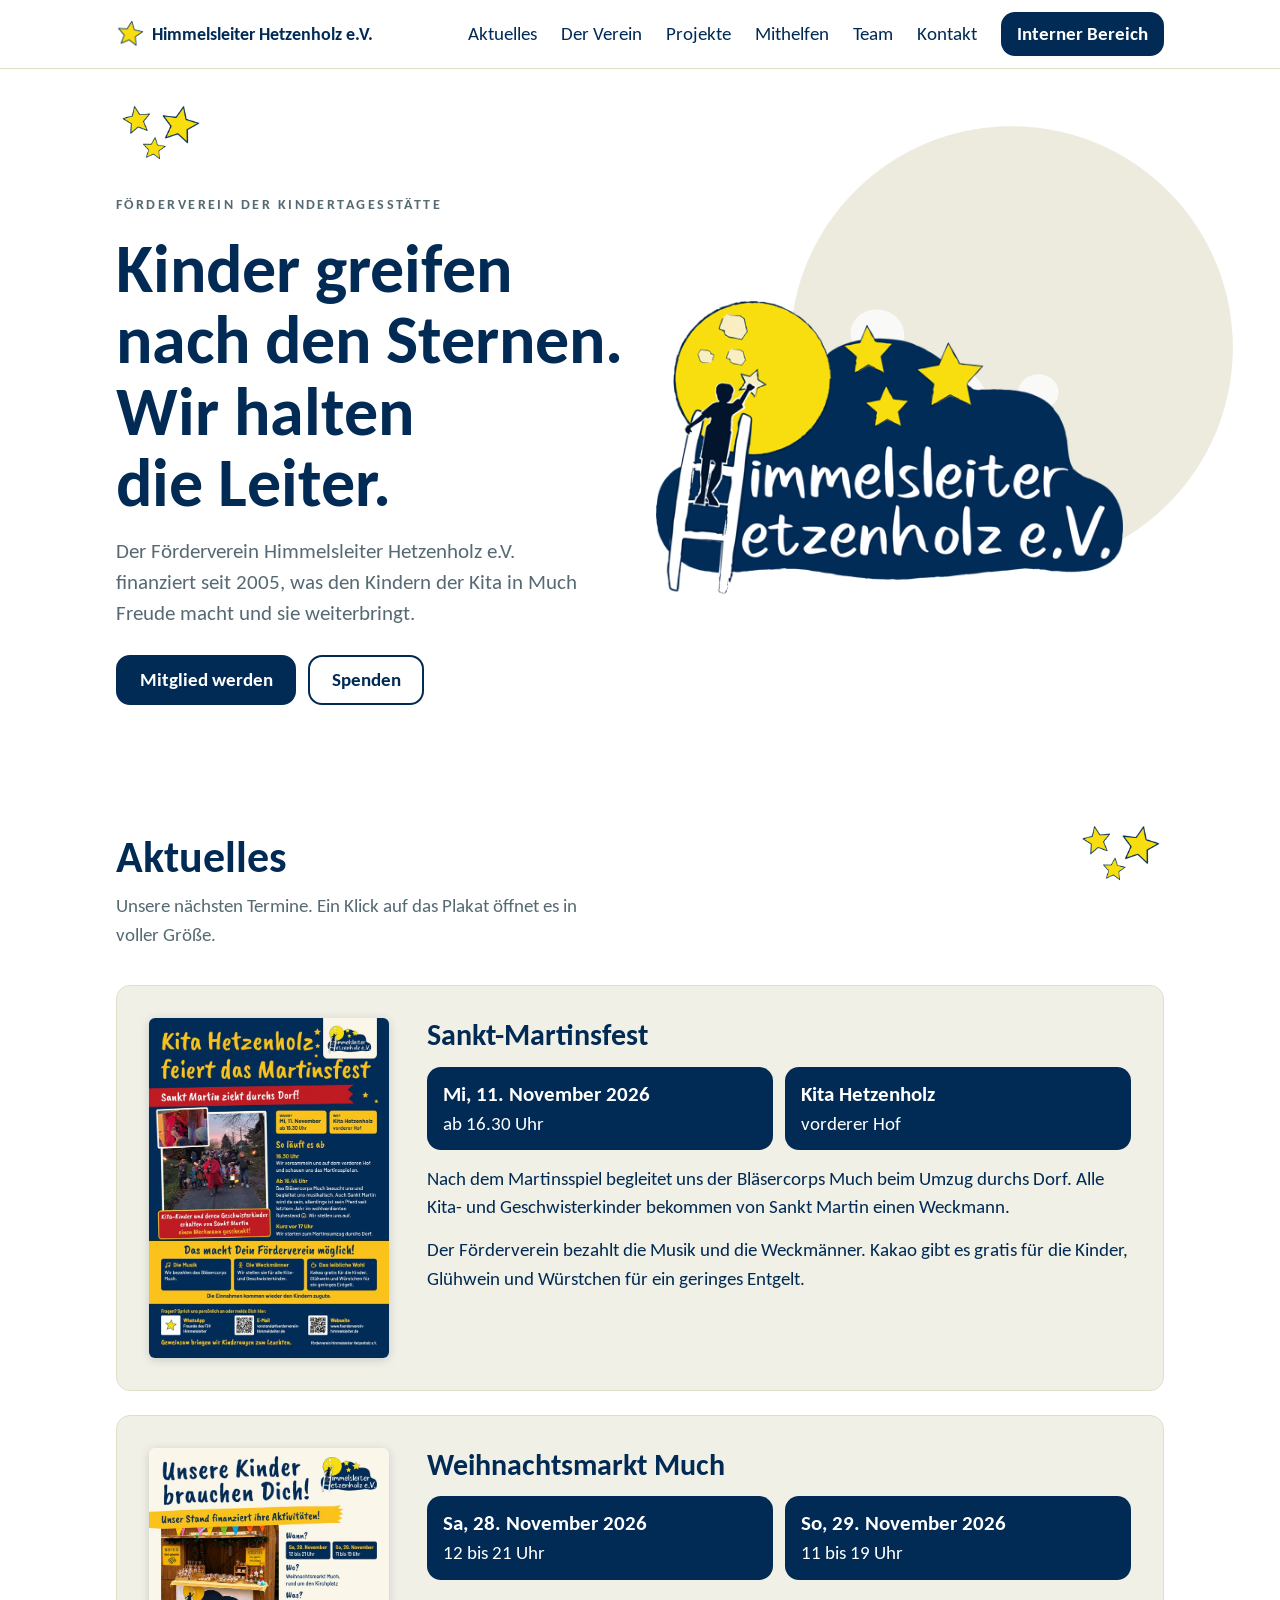
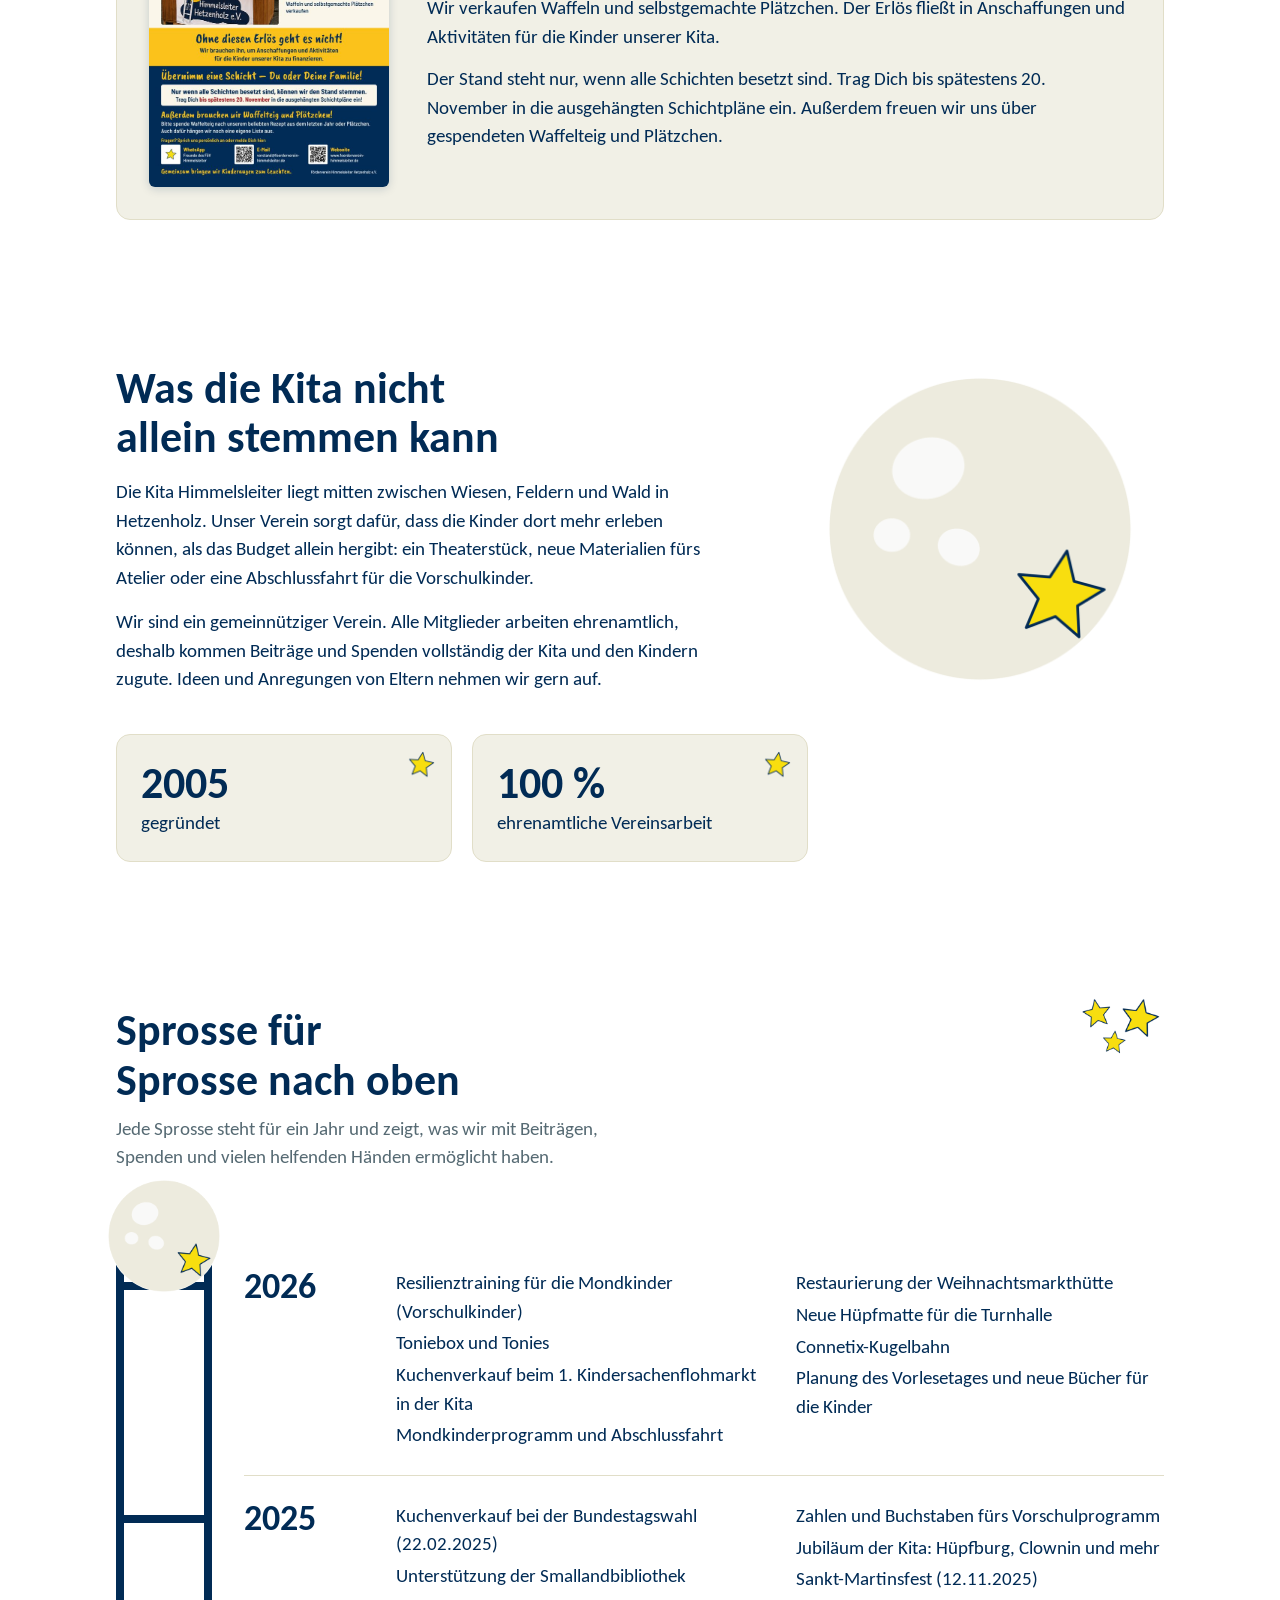
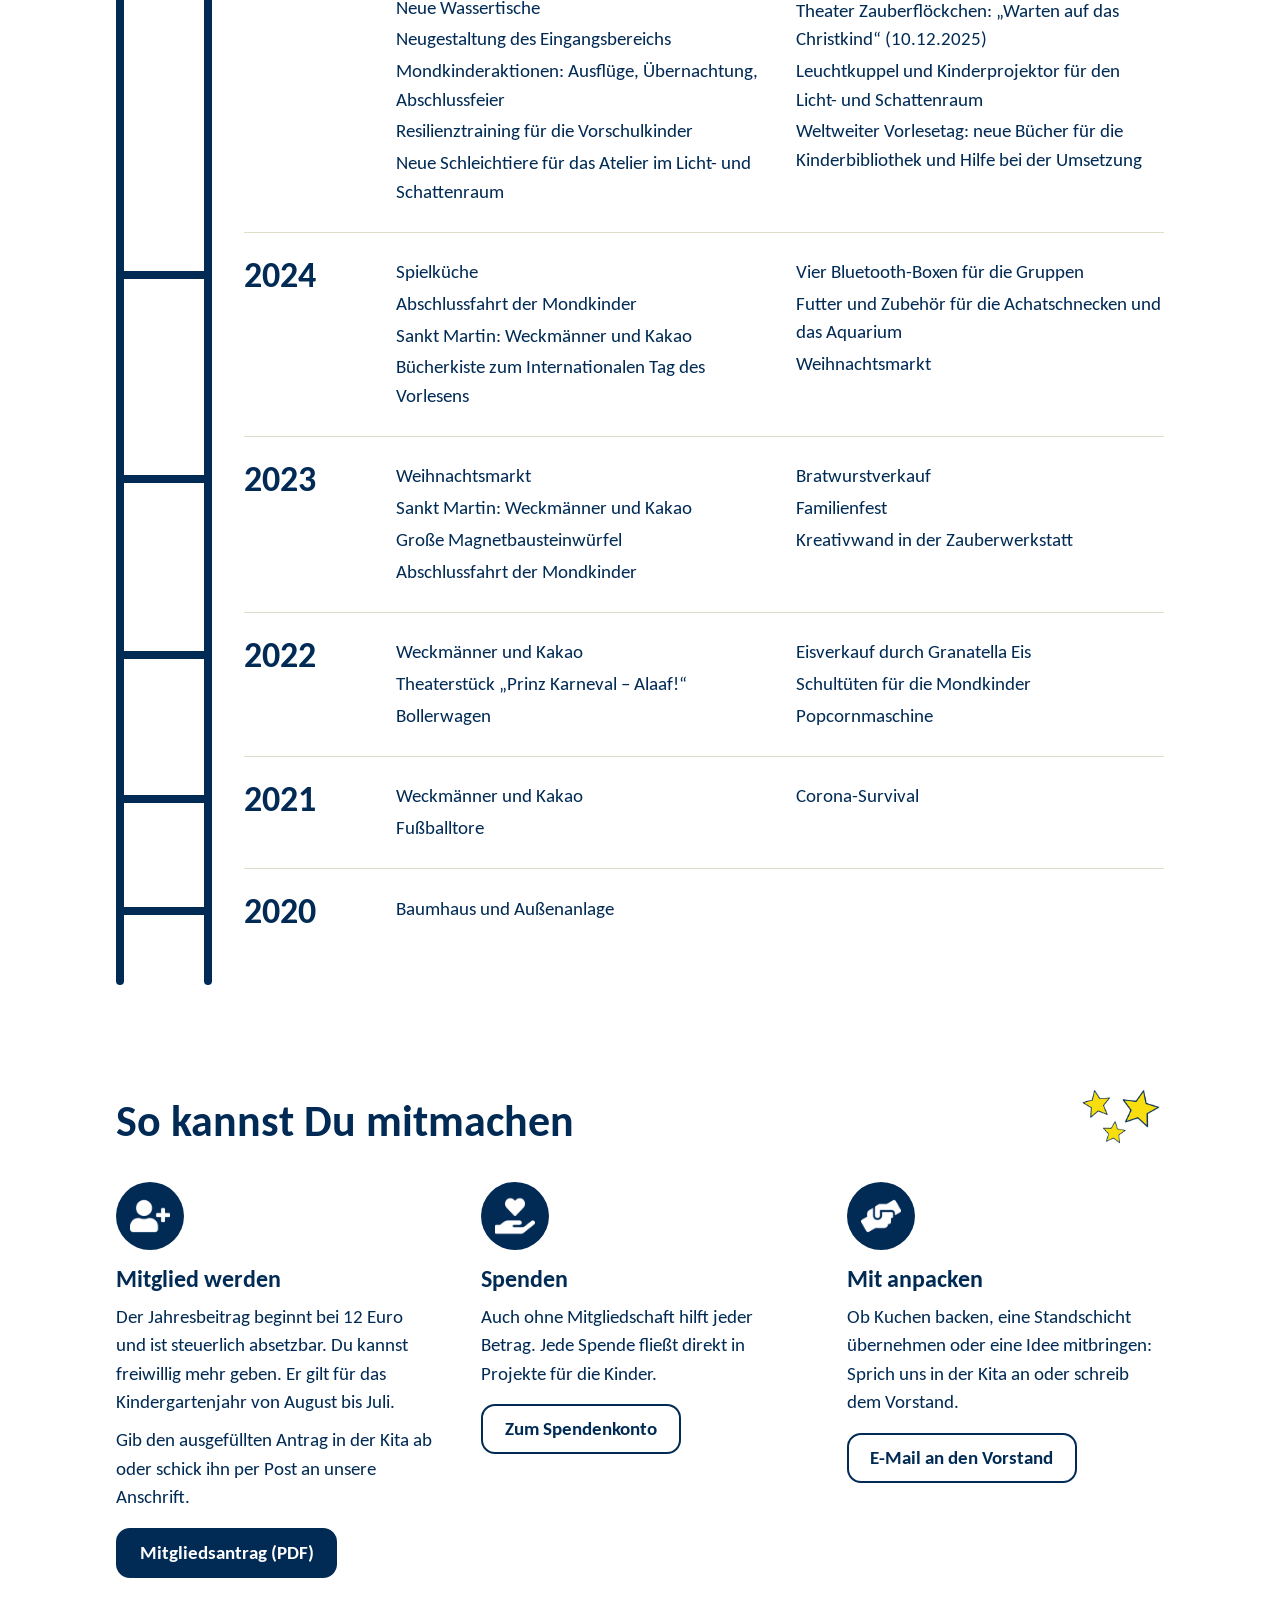
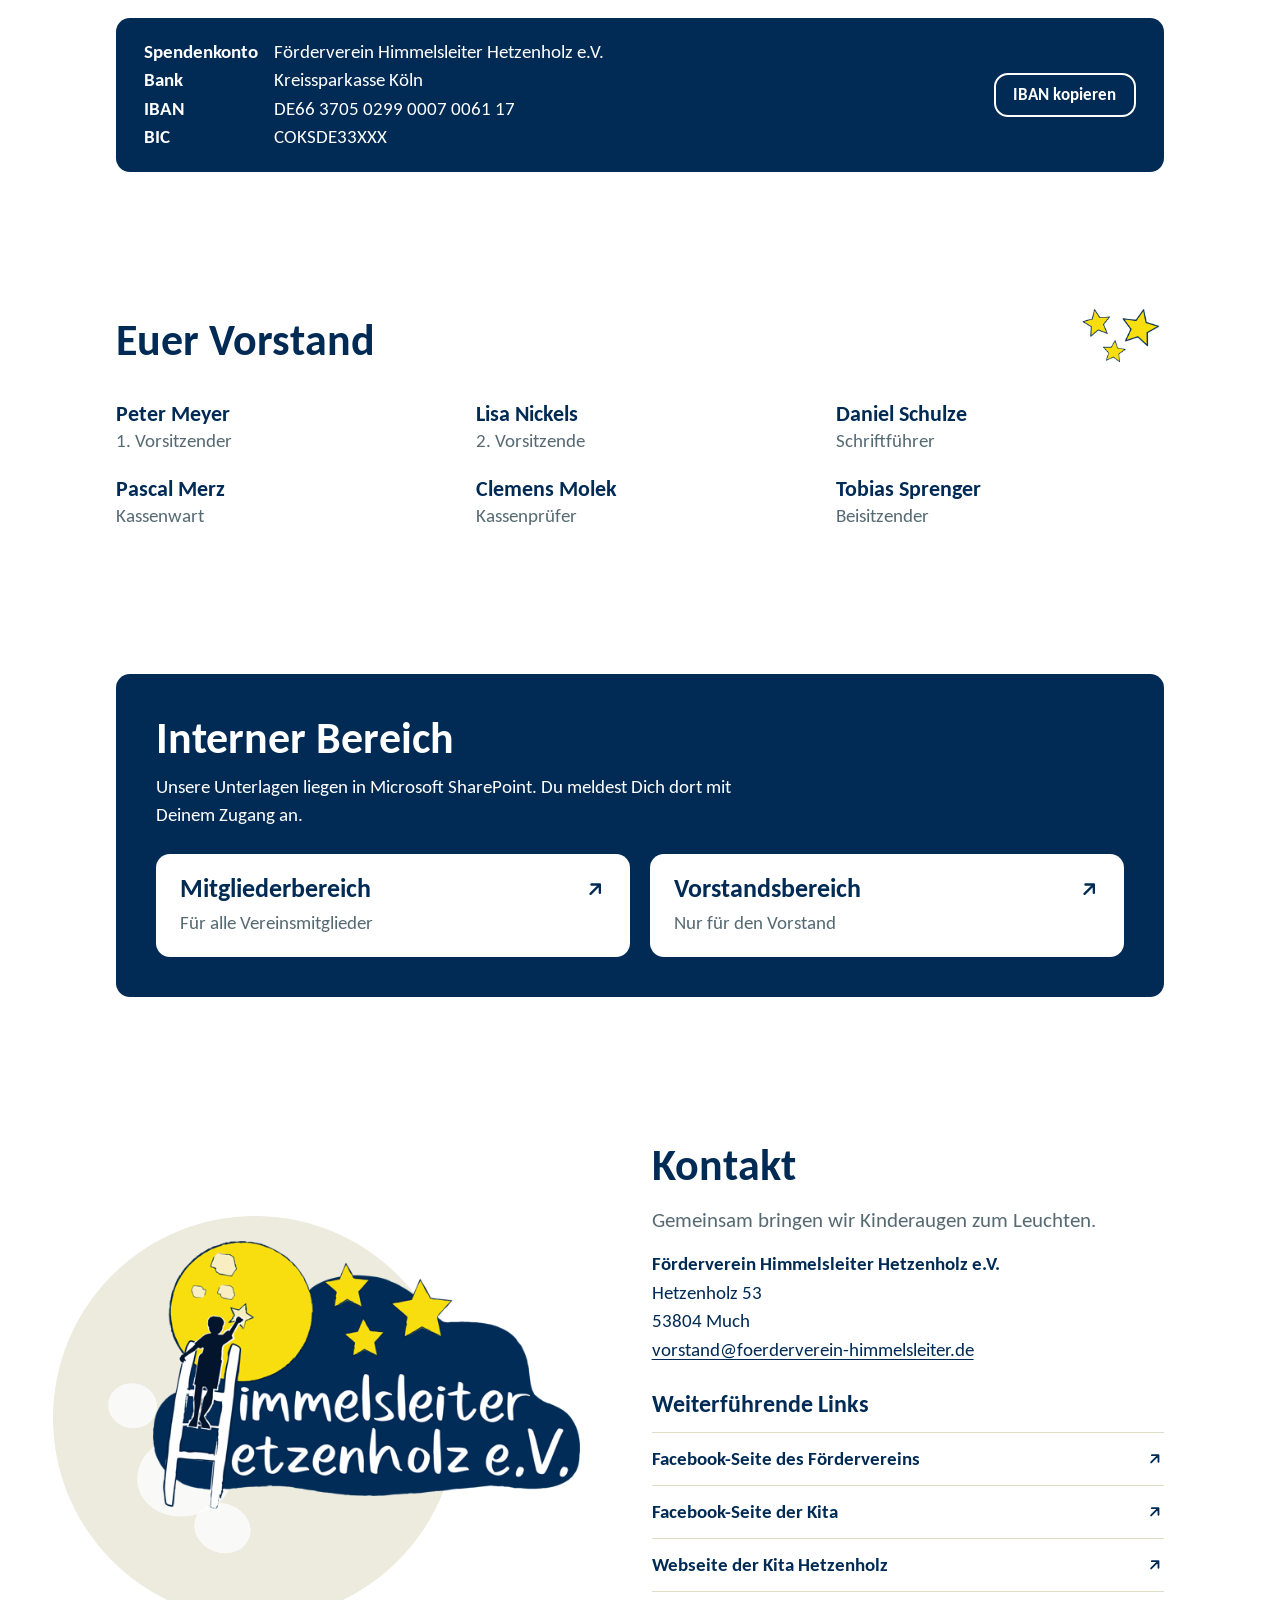
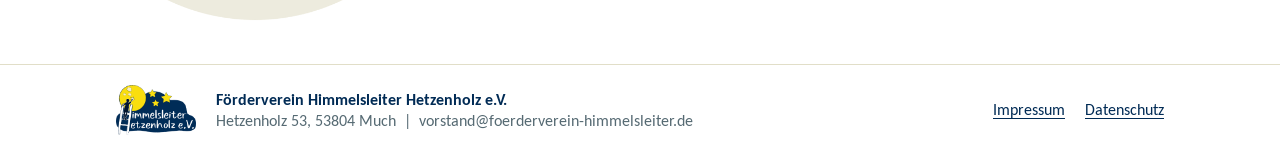
==== index.html @ 484c0e42 "Update index.html" ====
<!doctype html>
<html lang="de">
<head>
<meta charset="utf-8">
<meta name="viewport" content="width=device-width, initial-scale=1, viewport-fit=cover">
<title>Förderverein Himmelsleiter Hetzenholz</title>
<meta name="description" content="Der Förderverein Himmelsleiter Hetzenholz e.V. unterstützt die Kita in Much mit Aktionen und Ausstattung. Werde Mitglied, spende oder pack mit an.">
<meta property="og:title" content="Förderverein Himmelsleiter Hetzenholz e.V.">
<meta property="og:description" content="Kinder greifen nach den Sternen. Wir halten die Leiter.">
<meta property="og:image" content="img/vorschau.png">
<link rel="icon" href="img/favicon.svg" type="image/svg+xml">
<link rel="stylesheet" href="css/style.css">
</head>
<body>

<a class="sprung" href="#inhalt">Zum Inhalt springen</a>

<header class="kopf">
  <div class="innen">
    <a class="marke" href="index.html"><img src="img/stern.png" alt="" width="120" height="120"><span>Himmelsleiter Hetzenholz e.V.</span></a>
    <button class="nav-knopf" type="button" aria-expanded="false" aria-controls="nav">Menü</button>
    <nav class="nav" id="nav" aria-label="Hauptmenü">
      <ul>
        <li><a href="#aktuelles">Aktuelles</a></li>
        <li><a href="#verein">Der Verein</a></li>
        <li><a href="#projekte">Projekte</a></li>
        <li><a href="#mithelfen">Mithelfen</a></li>
        <li><a href="#team">Team</a></li>
        <li><a href="#kontakt">Kontakt</a></li>
        <li><a class="nav-intern" href="#intern">Interner Bereich</a></li>
      </ul>
    </nav>
  </div>
</header>

<main id="inhalt">

<section class="titel">
  <div class="innen">
    <div class="titel-text">
      <img class="titel-sterne" src="img/sterne.png" alt="" width="260" height="190">
      <p class="dachzeile">Förderverein der Kindertagesstätte</p>
      <h1>Kinder greifen nach den Sternen. <span>Wir halten die Leiter.</span></h1>
      <p>Der Förderverein Himmelsleiter Hetzenholz e.V. finanziert seit 2005, was den Kindern der Kita in Much Freude macht und sie weiterbringt.</p>
      <div class="knoepfe">
        <a class="knopf knopf-voll" href="#mithelfen">Mitglied werden</a>
        <a class="knopf knopf-rand" href="#spenden">Spenden</a>
      </div>
    </div>
    <div class="mondbild">
      <img class="mond" src="img/mond.png" alt="" width="760" height="760">
      <img class="logo" src="img/logo.png" alt="Logo Himmelsleiter Hetzenholz e.V." width="520" height="328">
    </div>
  </div>
</section>

<section class="abschnitt" id="aktuelles">
  <div class="innen">
    <img class="sterne" src="img/sterne.png" alt="" width="260" height="190">
    <div class="abschnitt-kopf">
      <h2>Aktuelles</h2>
      <p class="leise">Unsere nächsten Termine. Ein Klick auf das Plakat öffnet es in voller Größe.</p>
    </div>
    <div class="termine-liste">
      <article class="aktuell">
        <a class="plakat" href="img/plakat-sankt-martin-2026.jpg" target="_blank" rel="noopener"><img src="img/plakat-sankt-martin-2026-klein.jpg" alt="Plakat: Kita Hetzenholz feiert das Martinsfest am 11. November 2026" width="640" height="905"></a>
        <div class="aktuell-text">
          <h3>Sankt-Martinsfest</h3>
          <div class="termine">
            <div class="termin"><b>Mi, 11. November 2026</b>ab 16.30 Uhr</div>
            <div class="termin"><b>Kita Hetzenholz</b>vorderer Hof</div>
          </div>
          <p>Nach dem Martinsspiel begleitet uns der Bläsercorps Much beim Umzug durchs Dorf. Alle Kita- und Geschwisterkinder bekommen von Sankt Martin einen Weckmann.</p>
          <p>Der Förderverein bezahlt die Musik und die Weckmänner. Kakao gibt es gratis für die Kinder, Glühwein und Würstchen für ein geringes Entgelt.</p>
        </div>
      </article>
      <article class="aktuell">
        <a class="plakat" href="img/plakat-weihnachtsmarkt-2026.jpg" target="_blank" rel="noopener"><img src="img/plakat-weihnachtsmarkt-2026-klein.jpg" alt="Plakat: Helfer für den Stand des Fördervereins auf dem Weihnachtsmarkt Much gesucht" width="640" height="905"></a>
        <div class="aktuell-text">
          <h3>Weihnachtsmarkt Much</h3>
          <div class="termine">
            <div class="termin"><b>Sa, 28. November 2026</b>12 bis 21 Uhr</div>
            <div class="termin"><b>So, 29. November 2026</b>11 bis 19 Uhr</div>
          </div>
          <p>Wir verkaufen Waffeln und selbstgemachte Plätzchen. Der Erlös fließt in Anschaffungen und Aktivitäten für die Kinder unserer Kita.</p>
          <p>Der Stand steht nur, wenn alle Schichten besetzt sind. Trag Dich bis spätestens 20. November in die ausgehängten Schichtpläne ein. Außerdem freuen wir uns über gespendeten Waffelteig und Plätzchen.</p>
        </div>
      </article>
    </div>
  </div>
</section>

<section class="abschnitt" id="verein">
  <div class="innen">
    <div class="verein">
      <div class="verein-text">
        <h2>Was die Kita nicht allein stemmen kann</h2>
        <p>Die Kita Himmelsleiter liegt mitten zwischen Wiesen, Feldern und Wald in Hetzenholz. Unser Verein sorgt dafür, dass die Kinder dort mehr erleben können, als das Budget allein hergibt: ein Theaterstück, neue Materialien fürs Atelier oder eine Abschlussfahrt für die Vorschulkinder.</p>
        <p>Wir sind ein gemeinnütziger Verein. Alle Mitglieder arbeiten ehrenamtlich, deshalb kommen Beiträge und Spenden vollständig der Kita und den Kindern zugute. Ideen und Anregungen von Eltern nehmen wir gern auf.</p>
      </div>
      <img class="verein-bild" src="img/mond-stern.png" alt="" width="620" height="620" loading="lazy">
    </div>
    <dl class="zahlen">
      <div class="zahl"><img src="img/stern.png" alt="" width="120" height="120"><dt>2005</dt><dd>gegründet</dd></div>
      <div class="zahl"><img src="img/stern.png" alt="" width="120" height="120"><dt>100 %</dt><dd>ehrenamtliche Vereinsarbeit</dd></div>
    </dl>
  </div>
</section>

<section class="abschnitt" id="projekte">
  <div class="innen">
    <img class="sterne" src="img/sterne.png" alt="" width="260" height="190" loading="lazy">
    <div class="abschnitt-kopf">
      <h2>Sprosse für Sprosse nach oben</h2>
      <p class="leise">Jede Sprosse steht für ein Jahr und zeigt, was wir mit Beiträgen, Spenden und vielen helfenden Händen ermöglicht haben.</p>
    </div>
    <div class="leiter">
      <img class="leiter-mond" src="img/mond-stern.png" alt="" width="620" height="620" loading="lazy">
      <ol>
      <li class="jahr">
        <h3>2026</h3>
        <ul>
          <li>Resilienztraining für die Mondkinder (Vorschulkinder)</li>
          <li>Toniebox und Tonies</li>
          <li>Kuchenverkauf beim 1. Kindersachenflohmarkt in der Kita</li>
          <li>Mondkinderprogramm und Abschlussfahrt</li>
          <li>Restaurierung der Weihnachtsmarkthütte</li>
          <li>Neue Hüpfmatte für die Turnhalle</li>
          <li>Connetix-Kugelbahn</li>
          <li>Planung des Vorlesetages und neue Bücher für die Kinder</li>
        </ul>
      </li>
      <li class="jahr">
        <h3>2025</h3>
        <ul>
          <li>Kuchenverkauf bei der Bundestagswahl (22.02.2025)</li>
          <li>Unterstützung der Smallandbibliothek</li>
          <li>Neue Wassertische</li>
          <li>Neugestaltung des Eingangsbereichs</li>
          <li>Mondkinderaktionen: Ausflüge, Übernachtung, Abschlussfeier</li>
          <li>Resilienztraining für die Vorschulkinder</li>
          <li>Neue Schleichtiere für das Atelier im Licht- und Schattenraum</li>
          <li>Zahlen und Buchstaben fürs Vorschulprogramm</li>
          <li>Jubiläum der Kita: Hüpfburg, Clownin und mehr</li>
          <li>Sankt-Martinsfest (12.11.2025)</li>
          <li>Theater Zauberflöckchen: „Warten auf das Christkind“ (10.12.2025)</li>
          <li>Leuchtkuppel und Kinderprojektor für den Licht- und Schattenraum</li>
          <li>Weltweiter Vorlesetag: neue Bücher für die Kinderbibliothek und Hilfe bei der Umsetzung</li>
        </ul>
      </li>
      <li class="jahr">
        <h3>2024</h3>
        <ul>
          <li>Spielküche</li>
          <li>Abschlussfahrt der Mondkinder</li>
          <li>Sankt Martin: Weckmänner und Kakao</li>
          <li>Bücherkiste zum Internationalen Tag des Vorlesens</li>
          <li>Vier Bluetooth-Boxen für die Gruppen</li>
          <li>Futter und Zubehör für die Achatschnecken und das Aquarium</li>
          <li>Weihnachtsmarkt</li>
        </ul>
      </li>
      <li class="jahr">
        <h3>2023</h3>
        <ul>
          <li>Weihnachtsmarkt</li>
          <li>Sankt Martin: Weckmänner und Kakao</li>
          <li>Große Magnetbausteinwürfel</li>
          <li>Abschlussfahrt der Mondkinder</li>
          <li>Bratwurstverkauf</li>
          <li>Familienfest</li>
          <li>Kreativwand in der Zauberwerkstatt</li>
        </ul>
      </li>
      <li class="jahr">
        <h3>2022</h3>
        <ul>
          <li>Weckmänner und Kakao</li>
          <li>Theaterstück „Prinz Karneval – Alaaf!“</li>
          <li>Bollerwagen</li>
          <li>Eisverkauf durch Granatella Eis</li>
          <li>Schultüten für die Mondkinder</li>
          <li>Popcornmaschine</li>
        </ul>
      </li>
      <li class="jahr">
        <h3>2021</h3>
        <ul>
          <li>Weckmänner und Kakao</li>
          <li>Fußballtore</li>
          <li>Corona-Survival</li>
        </ul>
      </li>
      <li class="jahr">
        <h3>2020</h3>
        <ul>
          <li>Baumhaus und Außenanlage</li>
        </ul>
      </li>
      </ol>
    </div>
  </div>
</section>

<section class="abschnitt" id="mithelfen">
  <div class="innen">
    <img class="sterne" src="img/sterne.png" alt="" width="260" height="190" loading="lazy">
    <div class="abschnitt-kopf">
      <h2>So kannst Du mitmachen</h2>
    </div>
    <div class="wege">
      <div class="weg">
        <div class="rund-icon"><img src="img/icon-mitglied.png" alt="" width="96" height="96" loading="lazy"></div>
        <h3>Mitglied werden</h3>
        <p>Der Jahresbeitrag beginnt bei 12 Euro und ist steuerlich absetzbar. Du kannst freiwillig mehr geben. Er gilt für das Kindergartenjahr von August bis Juli.</p>
        <p>Gib den ausgefüllten Antrag in der Kita ab oder schick ihn per Post an unsere Anschrift.</p>
        <a class="knopf knopf-voll" href="https://www.kita-hetzenholz.de/wp-content/uploads/2024/07/Foerderverein-Himmelsleiter-Antrag-Mitgliedschaft.pdf" target="_blank" rel="noopener">Mitgliedsantrag (PDF)</a>
      </div>
      <div class="weg">
        <div class="rund-icon"><img src="img/icon-spenden.png" alt="" width="96" height="96" loading="lazy"></div>
        <h3>Spenden</h3>
        <p>Auch ohne Mitgliedschaft hilft jeder Betrag. Jede Spende fließt direkt in Projekte für die Kinder.</p>
        <a class="knopf knopf-rand" href="#spenden">Zum Spendenkonto</a>
      </div>
      <div class="weg">
        <div class="rund-icon"><img src="img/icon-anpacken.png" alt="" width="96" height="96" loading="lazy"></div>
        <h3>Mit anpacken</h3>
        <p>Ob Kuchen backen, eine Standschicht übernehmen oder eine Idee mitbringen: Sprich uns in der Kita an oder schreib dem Vorstand.</p>
        <a class="knopf knopf-rand" href="mailto:vorstand@foerderverein-himmelsleiter.de">E-Mail an den Vorstand</a>
      </div>
    </div>
    <div class="konto-band" id="spenden">
      <dl class="konto">
        <dt>Spendenkonto</dt><dd>Förderverein Himmelsleiter Hetzenholz e.V.</dd>
        <dt>Bank</dt><dd>Kreissparkasse Köln</dd>
        <dt>IBAN</dt><dd id="iban">DE66 3705 0299 0007 0061 17</dd>
        <dt>BIC</dt><dd>COKSDE33XXX</dd>
      </dl>
      <button class="kopieren" id="iban-kopieren" type="button">IBAN kopieren</button>
    </div>
  </div>
</section>

<section class="abschnitt" id="team">
  <div class="innen">
    <img class="sterne" src="img/sterne.png" alt="" width="260" height="190" loading="lazy">
    <div class="abschnitt-kopf">
      <h2>Euer Vorstand</h2>
    </div>
    <ul class="team">
      <li><b>Peter Meyer</b><span>1. Vorsitzender</span></li>
      <li><b>Lisa Nickels</b><span>2. Vorsitzende</span></li>
      <li><b>Daniel Schulze</b><span>Schriftführer</span></li>
      <li><b>Pascal Merz</b><span>Kassenwart</span></li>
      <li><b>Clemens Molek</b><span>Kassenprüfer</span></li>
      <li><b>Tobias Sprenger</b><span>Beisitzender</span></li>
    </ul>
  </div>
</section>

<section class="abschnitt" id="intern">
  <div class="innen">
    <div class="intern">
      <div class="abschnitt-kopf">
        <h2>Interner Bereich</h2>
        <p>Unsere Unterlagen liegen in Microsoft SharePoint. Du meldest Dich dort mit Deinem Zugang an.</p>
      </div>
      <div class="tueren">
        <a class="tuer" href="https://himmelsleiterhetzenholz.sharepoint.com/sites/Mitgliederbereich/SitePages/Home.aspx" target="_blank" rel="noopener">
          <strong>Mitgliederbereich <svg viewBox="0 0 24 24" fill="none" stroke="currentColor" stroke-width="2.5" stroke-linecap="round" stroke-linejoin="round" aria-hidden="true"><path d="M7 17 17 7M8 7h9v9"/></svg></strong>
          <span>Für alle Vereinsmitglieder</span>
        </a>
        <a class="tuer" href="https://himmelsleiterhetzenholz.sharepoint.com/sites/Vorstand/SitePages/CollabHome.aspx" target="_blank" rel="noopener">
          <strong>Vorstandsbereich <svg viewBox="0 0 24 24" fill="none" stroke="currentColor" stroke-width="2.5" stroke-linecap="round" stroke-linejoin="round" aria-hidden="true"><path d="M7 17 17 7M8 7h9v9"/></svg></strong>
          <span>Nur für den Vorstand</span>
        </a>
      </div>
    </div>
  </div>
</section>

<section class="abschnitt mond-ende" id="kontakt">
  <div class="innen kontakt">
    <div class="mondbild mondbild-links">
      <img class="mond" src="img/mond.png" alt="" width="760" height="760" loading="lazy">
      <img class="logo" src="img/logo.png" alt="Logo Himmelsleiter Hetzenholz e.V." width="520" height="328" loading="lazy">
    </div>
    <div class="kontakt-text">
      <h2>Kontakt</h2>
      <p class="kontakt-spruch">Gemeinsam bringen wir Kinderaugen zum Leuchten.</p>
      <p><b>Förderverein Himmelsleiter Hetzenholz e.V.</b><br>Hetzenholz 53<br>53804 Much<br><a href="mailto:vorstand@foerderverein-himmelsleiter.de">vorstand@foerderverein-himmelsleiter.de</a></p>
      <h3>Weiterführende Links</h3>
      <ul class="linkliste">
        <li><a href="https://www.facebook.com/foevhh/" target="_blank" rel="noopener">Facebook-Seite des Fördervereins <svg viewBox="0 0 24 24" fill="none" stroke="currentColor" stroke-width="2.5" stroke-linecap="round" stroke-linejoin="round" aria-hidden="true"><path d="M7 17 17 7M8 7h9v9"/></svg></a></li>
        <li><a href="https://www.facebook.com/profile.php?id=61573913341178" target="_blank" rel="noopener">Facebook-Seite der Kita <svg viewBox="0 0 24 24" fill="none" stroke="currentColor" stroke-width="2.5" stroke-linecap="round" stroke-linejoin="round" aria-hidden="true"><path d="M7 17 17 7M8 7h9v9"/></svg></a></li>
        <li><a href="https://www.kita-hetzenholz.de/" target="_blank" rel="noopener">Webseite der Kita Hetzenholz <svg viewBox="0 0 24 24" fill="none" stroke="currentColor" stroke-width="2.5" stroke-linecap="round" stroke-linejoin="round" aria-hidden="true"><path d="M7 17 17 7M8 7h9v9"/></svg></a></li>
      </ul>
    </div>
  </div>
</section>

</main>

<footer class="fuss">
  <div class="innen">
    <img src="img/logo.png" alt="Logo Himmelsleiter Hetzenholz e.V." width="520" height="328" loading="lazy">
    <p><b>Förderverein Himmelsleiter Hetzenholz e.V.</b><br>Hetzenholz 53, 53804 Much &nbsp;|&nbsp; vorstand@foerderverein-himmelsleiter.de</p>
    <nav aria-label="Rechtliches">
      <a href="impressum.html">Impressum</a>
      <a href="datenschutz.html">Datenschutz</a>
    </nav>
  </div>
</footer>

<script src="js/main.js"></script>
</body>
</html>
---- css/style.css ----
/* Layout: Präsentationsstandard des Vereins. Weißer Grund, Mond in Sand, Sterne oben rechts,
   Karten in hellem Sand, Marineblau als Fläche. Die Leiter zeigt die Vereinsjahre. */
:root {
  --marine: #012B55;
  --marine-tief: #001F3E;
  --sand: #E1DEC8;
  --sand-hell: #F1F0E6;
  --stern: #F9E010;
  --grau: #566A73; /* Vorlagen-Grau #677A83, leicht abgedunkelt für gute Lesbarkeit */
  --weiss: #FFFFFF;
  --schrift: Calibri, Carlito, "Helvetica Neue", Arial, sans-serif;
  --breite: 68rem;
  --rund: 14px;
  color-scheme: light;
}

/* Carlito ist die freie, maßgleiche Web-Entsprechung zu Calibri */
@font-face { font-family: "Carlito"; font-weight: 400; font-display: swap; src: url("../fonts/carlito-latin-400-normal.woff2") format("woff2"); }
@font-face { font-family: "Carlito"; font-weight: 700; font-display: swap; src: url("../fonts/carlito-latin-700-normal.woff2") format("woff2"); }

*, *::before, *::after { box-sizing: border-box; }
html { scroll-behavior: smooth; scroll-padding-top: 6rem; -webkit-text-size-adjust: 100%; }
body { margin: 0; background: var(--weiss); color: var(--marine); font-family: var(--schrift); font-size: 1.1875rem; line-height: 1.5; }
img { display: block; max-width: 100%; height: auto; }
h1, h2, h3 { margin: 0; color: var(--marine); font-weight: 700; line-height: 1.12; text-wrap: balance; }
h2 { font-size: clamp(2rem, 1.6rem + 1.8vw, 2.75rem); }
h3 { font-size: 1.5rem; }
p { margin: 0; }
ul, ol { margin: 0; padding: 0; list-style: none; }
a { color: var(--marine); text-underline-offset: .18em; text-decoration-thickness: 1px; }
a:hover { text-decoration-thickness: 2px; }
:focus-visible { outline: 3px solid var(--marine); outline-offset: 3px; border-radius: 3px; }

.innen { position: relative; width: 100%; max-width: var(--breite); margin-inline: auto; padding-left: max(20px, env(safe-area-inset-left, 0px)); padding-right: max(20px, env(safe-area-inset-right, 0px)); }
.abschnitt { padding-block: clamp(3rem, 6vw, 4.5rem); }
.abschnitt-kopf { display: grid; gap: .6rem; max-width: 38rem; margin-bottom: 2.25rem; padding-right: 6.5rem; }
.leise { color: var(--grau); }
.sterne { position: absolute; top: -.75rem; right: max(20px, env(safe-area-inset-right, 0px)); width: 5.5rem; }

.sprung { position: absolute; left: -999px; top: 0; z-index: 30; background: var(--weiss); padding: .75rem 1rem; }
.sprung:focus { left: 8px; top: 8px; }

/* Kopfzeile */
.kopf { position: sticky; top: 0; z-index: 20; background: var(--weiss); border-bottom: 1px solid var(--sand); }
.kopf .innen { display: flex; align-items: center; justify-content: space-between; gap: 1rem; min-height: 4.25rem; }
.marke { display: flex; align-items: center; gap: .5rem; min-height: 44px; font-weight: 700; font-size: 1.15rem; white-space: nowrap; text-decoration: none; }
.marke img { width: 1.75rem; height: 1.75rem; flex: none; }
.nav-knopf { display: none; min-height: 44px; padding: .4rem 1rem; border: 1px solid var(--marine); border-radius: var(--rund); background: none; color: var(--marine); font: 700 1.05rem var(--schrift); cursor: pointer; }
.nav ul { display: flex; align-items: center; gap: 1.5rem; }
.nav a { display: inline-flex; align-items: center; min-height: 44px; text-decoration: none; }
.nav a:hover { text-decoration: underline; }
.nav a.nav-intern { padding-inline: 1rem; border-radius: var(--rund); background: var(--marine); color: var(--weiss); font-weight: 700; }

/* Eröffnung wie Titelfolie */
.titel { overflow: hidden; }
.titel .innen { display: grid; grid-template-columns: minmax(0, 1fr) minmax(0, 1fr); align-items: center; gap: 2rem; padding-block: 2rem 3.5rem; }
.titel-text { display: grid; gap: 1.1rem; min-width: 0; }
.titel-sterne { width: 5.5rem; margin-bottom: .75rem; }
.dachzeile { font-size: .85rem; font-weight: 700; letter-spacing: .18em; text-transform: uppercase; color: var(--grau); }
.titel h1 { font-size: clamp(2.6rem, 1.7rem + 3.6vw, 4.25rem); line-height: 1.05; }
.titel h1 span { display: block; }
.titel-text > p:not(.dachzeile) { max-width: 30rem; font-size: 1.3rem; color: var(--grau); }
.knoepfe { display: flex; flex-wrap: wrap; gap: .75rem; margin-top: .5rem; }
.knopf { display: inline-flex; align-items: center; justify-content: center; min-height: 48px; padding: .55rem 1.35rem; border-radius: var(--rund); border: 2px solid var(--marine); font-weight: 700; text-decoration: none; }
.knopf-voll { background: var(--marine); color: var(--weiss); }
.knopf-voll:hover { background: var(--marine-tief); }
.knopf-rand { color: var(--marine); }
.knopf-rand:hover { background: var(--sand-hell); }

/* Logo auf dem Mond */
.mondbild { position: relative; aspect-ratio: 1 / .86; min-width: 0; }
.mondbild .mond { position: absolute; top: -14%; right: -14%; width: 88%; }
.mondbild .logo { position: absolute; left: 0; bottom: 6%; width: 92%; }
.mondbild-links .mond { right: auto; left: -14%; top: auto; bottom: -14%; }
.mondbild-links .logo { left: auto; right: 0; bottom: 14%; }

/* Verein */
.verein { display: grid; grid-template-columns: minmax(0, 1.25fr) minmax(0, .75fr); gap: clamp(2rem, 5vw, 4rem); align-items: center; }
.verein-text { display: grid; gap: 1rem; min-width: 0; }
.verein-text p { max-width: 38rem; }
.verein-bild { width: 100%; max-width: 19rem; justify-self: center; }
.zahlen { display: grid; grid-template-columns: repeat(3, minmax(0, 1fr)); gap: 1.25rem; margin: 2.5rem 0 0; }
.zahl { position: relative; display: grid; gap: .1rem; padding: 1.5rem; border: 1px solid var(--sand); border-radius: var(--rund); background: var(--sand-hell); }
.zahl img { position: absolute; top: 1rem; right: 1rem; width: 1.75rem; height: 1.75rem; }
.zahl dt { font-size: 2.75rem; font-weight: 700; line-height: 1.1; }
.zahl dd { margin: 0; }

/* Leiter */
.leiter { --holm: 6rem; position: relative; margin-top: 4.5rem; }
.leiter::before, .leiter::after { content: ""; position: absolute; top: 0; bottom: -2rem; width: 8px; border-radius: 4px; background: var(--marine); }
.leiter::before { left: 0; }
.leiter::after { left: calc(var(--holm) - 8px); }
.leiter-mond { position: absolute; z-index: 1; left: calc(var(--holm) / 2 - 3.5rem); top: -4rem; width: 7rem; height: 7rem; border-radius: 50%; background: var(--weiss); }
.jahr { position: relative; display: grid; grid-template-columns: minmax(0, 8rem) minmax(0, 1fr); gap: 1.5rem; margin-left: calc(var(--holm) + 2rem); padding-block: 1.5rem; min-width: 0; }
.jahr::before { content: ""; position: absolute; left: calc(-1 * (var(--holm) + 2rem)); top: 2.4rem; width: var(--holm); height: 8px; border-radius: 4px; background: var(--marine); }
.jahr + .jahr { border-top: 1px solid var(--sand); }
.jahr h3 { font-size: 2.25rem; line-height: 1; }
.jahr ul { columns: 2; column-gap: 2rem; min-width: 0; }
.jahr li { break-inside: avoid; padding-block: .1rem; }

/* Weihnachtsmarkt */
.markt { display: grid; grid-template-columns: minmax(0, .85fr) minmax(0, 1.15fr); gap: clamp(1.5rem, 4vw, 3rem); align-items: center; padding: clamp(1.25rem, 3vw, 2rem); border: 1px solid var(--sand); border-radius: var(--rund); background: var(--sand-hell); }
.markt img { width: 100%; aspect-ratio: 1 / 1; object-fit: cover; border-radius: var(--rund); }
.markt-text { display: grid; gap: .9rem; min-width: 0; }
.termine { display: grid; grid-template-columns: repeat(2, minmax(0, 1fr)); gap: .75rem; }
.termin { padding: .75rem 1rem; border-radius: var(--rund); background: var(--marine); color: var(--weiss); }
.termin b { display: block; font-size: 1.3rem; }

/* Aktuelles */
.termine-liste { display: grid; gap: 1.5rem; }
.aktuell { display: grid; grid-template-columns: minmax(0, 15rem) minmax(0, 1fr); gap: clamp(1.25rem, 3vw, 2.5rem); align-items: start; padding: clamp(1.25rem, 3vw, 2rem); border: 1px solid var(--sand); border-radius: var(--rund); background: var(--sand-hell); }
.plakat { display: block; border-radius: 6px; overflow: hidden; box-shadow: 0 2px 10px rgba(1, 43, 85, .18); }
.plakat img { width: 100%; }
.plakat:hover { box-shadow: 0 4px 18px rgba(1, 43, 85, .3); }
.aktuell-text { display: grid; gap: .9rem; min-width: 0; }
.aktuell-text h3 { font-size: 1.9rem; }

/* Mithelfen wie Folie "So können Sie mitmachen" */
.wege { display: grid; grid-template-columns: repeat(3, minmax(0, 1fr)); gap: clamp(1.5rem, 4vw, 3rem); }
.weg { display: grid; gap: .6rem; align-content: start; min-width: 0; }
.rund-icon { display: grid; place-items: center; width: 4.25rem; height: 4.25rem; border-radius: 50%; background: var(--marine); }
.rund-icon img { width: 2.5rem; height: 2.5rem; }
.weg h3 { margin-top: .4rem; }
.weg .knopf { margin-top: .4rem; justify-self: start; }
.konto-band { display: flex; flex-wrap: wrap; align-items: center; justify-content: space-between; gap: 1rem 2rem; margin-top: 2.5rem; padding: 1.25rem 1.75rem; border-radius: var(--rund); background: var(--marine); color: var(--weiss); }
.konto { display: grid; grid-template-columns: auto minmax(0, 1fr); gap: 0 1rem; margin: 0; min-width: 0; }
.konto dt { font-weight: 700; }
.konto dd { margin: 0; font-variant-numeric: tabular-nums; overflow-wrap: anywhere; }
.kopieren { min-height: 44px; padding: .4rem 1.1rem; border: 2px solid var(--weiss); border-radius: var(--rund); background: none; color: var(--weiss); font: 700 1.05rem var(--schrift); cursor: pointer; }
.kopieren:hover { background: var(--weiss); color: var(--marine); }

/* Team */
.team { display: grid; grid-template-columns: repeat(3, minmax(0, 1fr)); gap: 1.25rem 2rem; }
.team li { display: grid; min-width: 0; }
.team b { font-size: 1.35rem; line-height: 1.2; }
.team span { color: var(--grau); }

/* Interner Bereich */
.intern { padding: clamp(1.5rem, 4vw, 2.5rem); border-radius: var(--rund); background: var(--marine); color: var(--weiss); }
.intern h2 { color: var(--weiss); }
.intern .abschnitt-kopf { margin-bottom: 1.5rem; padding-right: 0; }
.tueren { display: grid; grid-template-columns: repeat(2, minmax(0, 1fr)); gap: 1.25rem; }
.tuer { display: grid; gap: .25rem; align-content: start; padding: 1.25rem 1.5rem; border-radius: var(--rund); background: var(--weiss); color: var(--marine); text-decoration: none; }
.tuer strong { display: flex; align-items: center; justify-content: space-between; gap: 1rem; font-size: 1.6rem; line-height: 1.2; }
.tuer svg { flex: none; width: 1.4rem; height: 1.4rem; }
.tuer:hover { background: var(--sand-hell); }
.tuer > span { color: var(--grau); }

/* Kontakt wie Schlussfolie */
.kontakt { display: grid; grid-template-columns: minmax(0, .95fr) minmax(0, 1.05fr); gap: clamp(2rem, 6vw, 4.5rem); align-items: center; overflow: visible; }
.kontakt-text { display: grid; gap: .9rem; min-width: 0; }
.kontakt-spruch { font-size: 1.3rem; color: var(--grau); }
.kontakt-text h3 { margin-top: .75rem; }
.linkliste li { border-bottom: 1px solid var(--sand); }
.linkliste li:first-child { border-top: 1px solid var(--sand); }
.linkliste a { display: flex; align-items: center; justify-content: space-between; gap: 1rem; min-height: 52px; padding-block: .4rem; font-weight: 700; text-decoration: none; }
.linkliste a:hover { text-decoration: underline; }
.linkliste svg { flex: none; width: 1.1rem; height: 1.1rem; }
.link-offen, .link-offen:hover { color: var(--grau); cursor: default; text-decoration: none; }
.tuer.link-offen:hover { background: var(--weiss); }
.link-hinweis { white-space: nowrap; font-size: 1rem; font-weight: 400; color: var(--grau); }

/* Fuß wie Fußzeile der Folien */
.mond-ende { overflow: hidden; }
.fuss { border-top: 1px solid var(--sand); font-size: 1rem; color: var(--grau); }
.fuss .innen { display: flex; flex-wrap: wrap; align-items: center; gap: .75rem 1.25rem; padding-block: 1.25rem; }
.fuss img { width: 5rem; flex: none; }
.fuss p { flex: 1 1 18rem; min-width: 0; line-height: 1.35; }
.fuss b { color: var(--marine); }
.fuss nav { display: flex; flex-wrap: wrap; gap: 0 1.25rem; }
.fuss a { display: inline-flex; align-items: center; min-height: 44px; }

/* Rechtstexte */
.recht { max-width: 44rem; padding-block: 3rem 4rem; }
.recht h1 { font-size: clamp(2.4rem, 1.9rem + 2.2vw, 3.25rem); margin-bottom: 1.5rem; }
.recht h2 { font-size: 1.5rem; margin-top: 2rem; margin-bottom: .4rem; }
.recht p + p { margin-top: .75rem; }
.recht ul { list-style: disc; padding-left: 1.25rem; margin-top: .5rem; }

@media (max-width: 900px) {
  .nav-knopf { display: inline-flex; align-items: center; }
  .nav { display: none; position: absolute; left: 0; right: 0; top: 100%; background: var(--weiss); border-bottom: 1px solid var(--sand); padding: .5rem 20px 1rem; }
  .nav.offen { display: block; }
  .nav ul { flex-direction: column; align-items: stretch; gap: 0; }
  .nav a.nav-intern { justify-content: center; margin-top: .5rem; }
  .aktuell { grid-template-columns: minmax(0, 1fr); }
  .plakat { max-width: 18rem; }
  .titel .innen, .verein, .markt, .kontakt { grid-template-columns: minmax(0, 1fr); }
  .mondbild { width: 100%; max-width: 26rem; justify-self: center; }
  .verein-bild { display: none; }
  .wege, .tueren { grid-template-columns: minmax(0, 1fr); }
  .team { grid-template-columns: repeat(2, minmax(0, 1fr)); }
  .leiter { --holm: 3rem; }
  .jahr { grid-template-columns: minmax(0, 1fr); gap: .6rem; margin-left: calc(var(--holm) + 1.25rem); }
  .jahr::before { left: calc(-1 * (var(--holm) + 1.25rem)); top: 2.1rem; }
  .jahr ul { columns: 1; }
  .leiter-mond { width: 5rem; height: 5rem; left: 0; top: -3rem; }
}
@media (max-width: 560px) {
  .zahlen, .team, .termine { grid-template-columns: minmax(0, 1fr); }
  .konto { grid-template-columns: minmax(0, 1fr); }
  .konto dd { margin-bottom: .35rem; }
}
@media (prefers-reduced-motion: reduce) { html { scroll-behavior: auto; } }
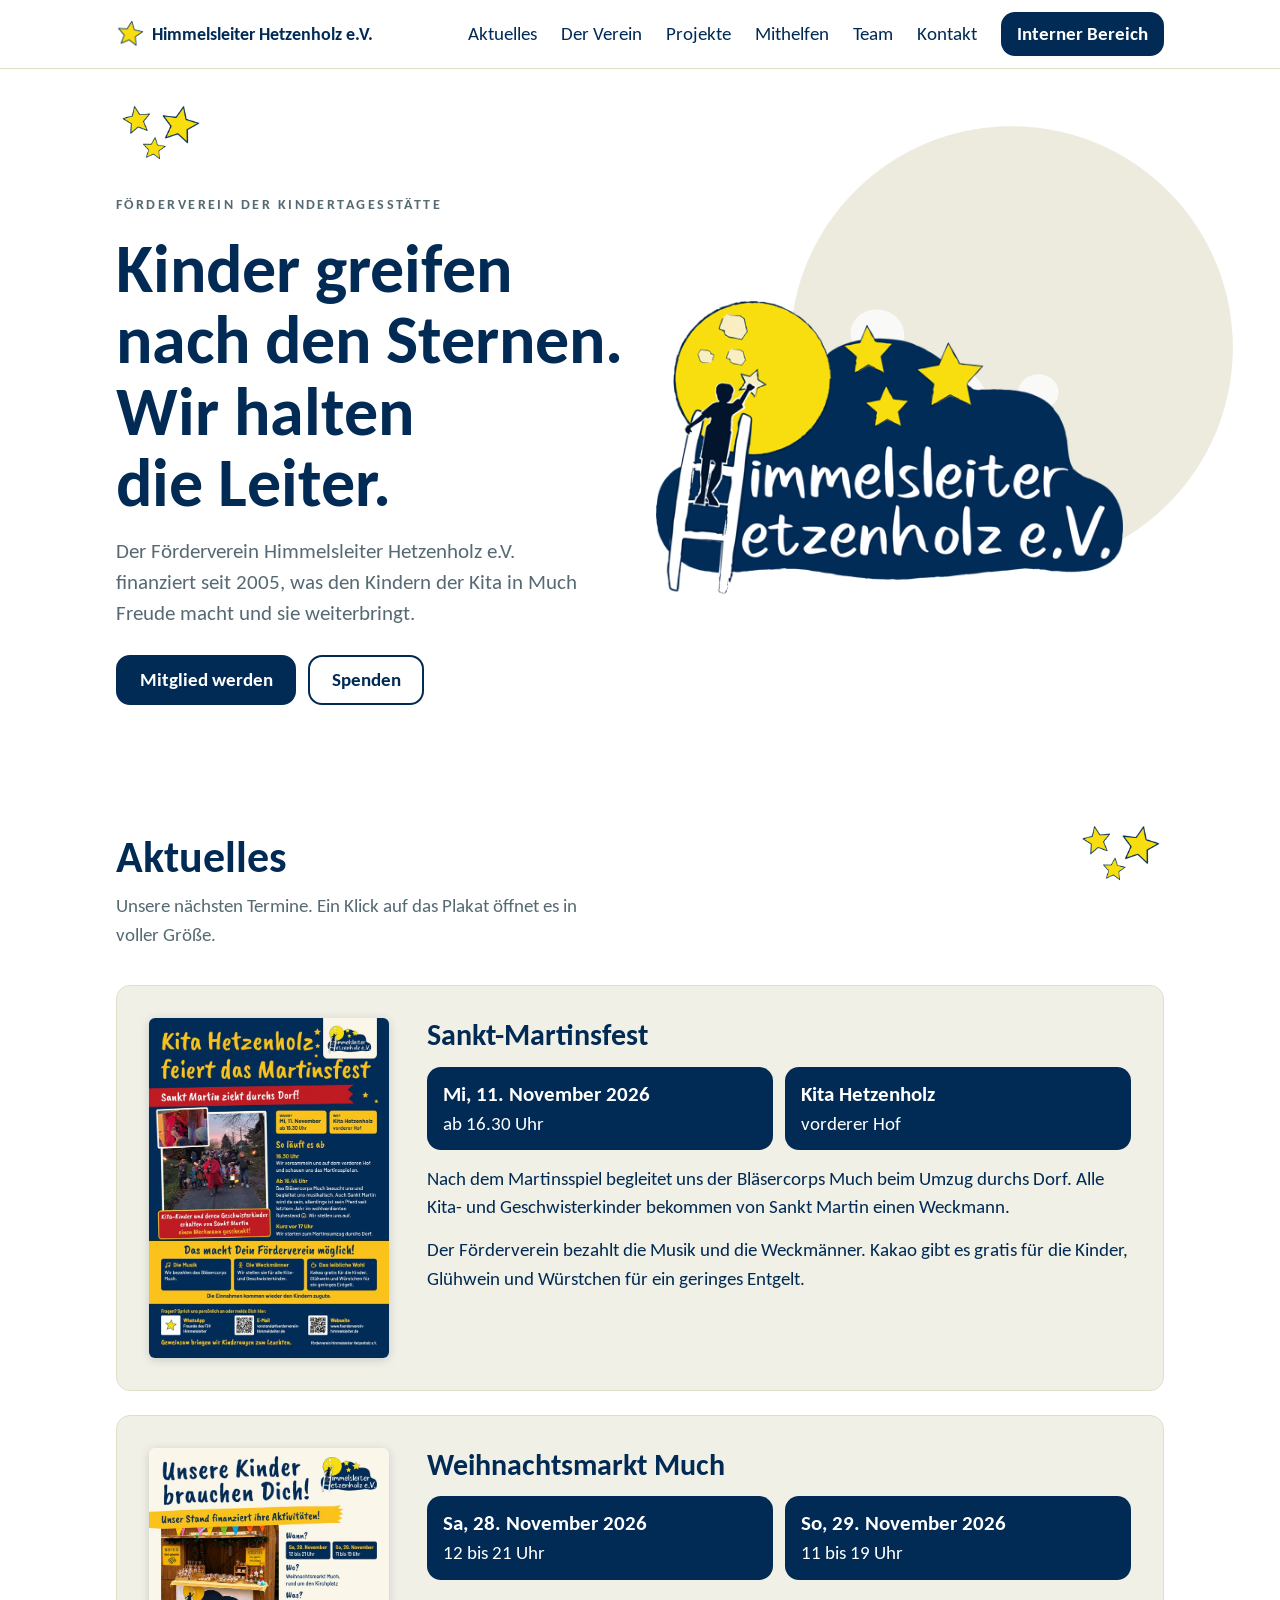
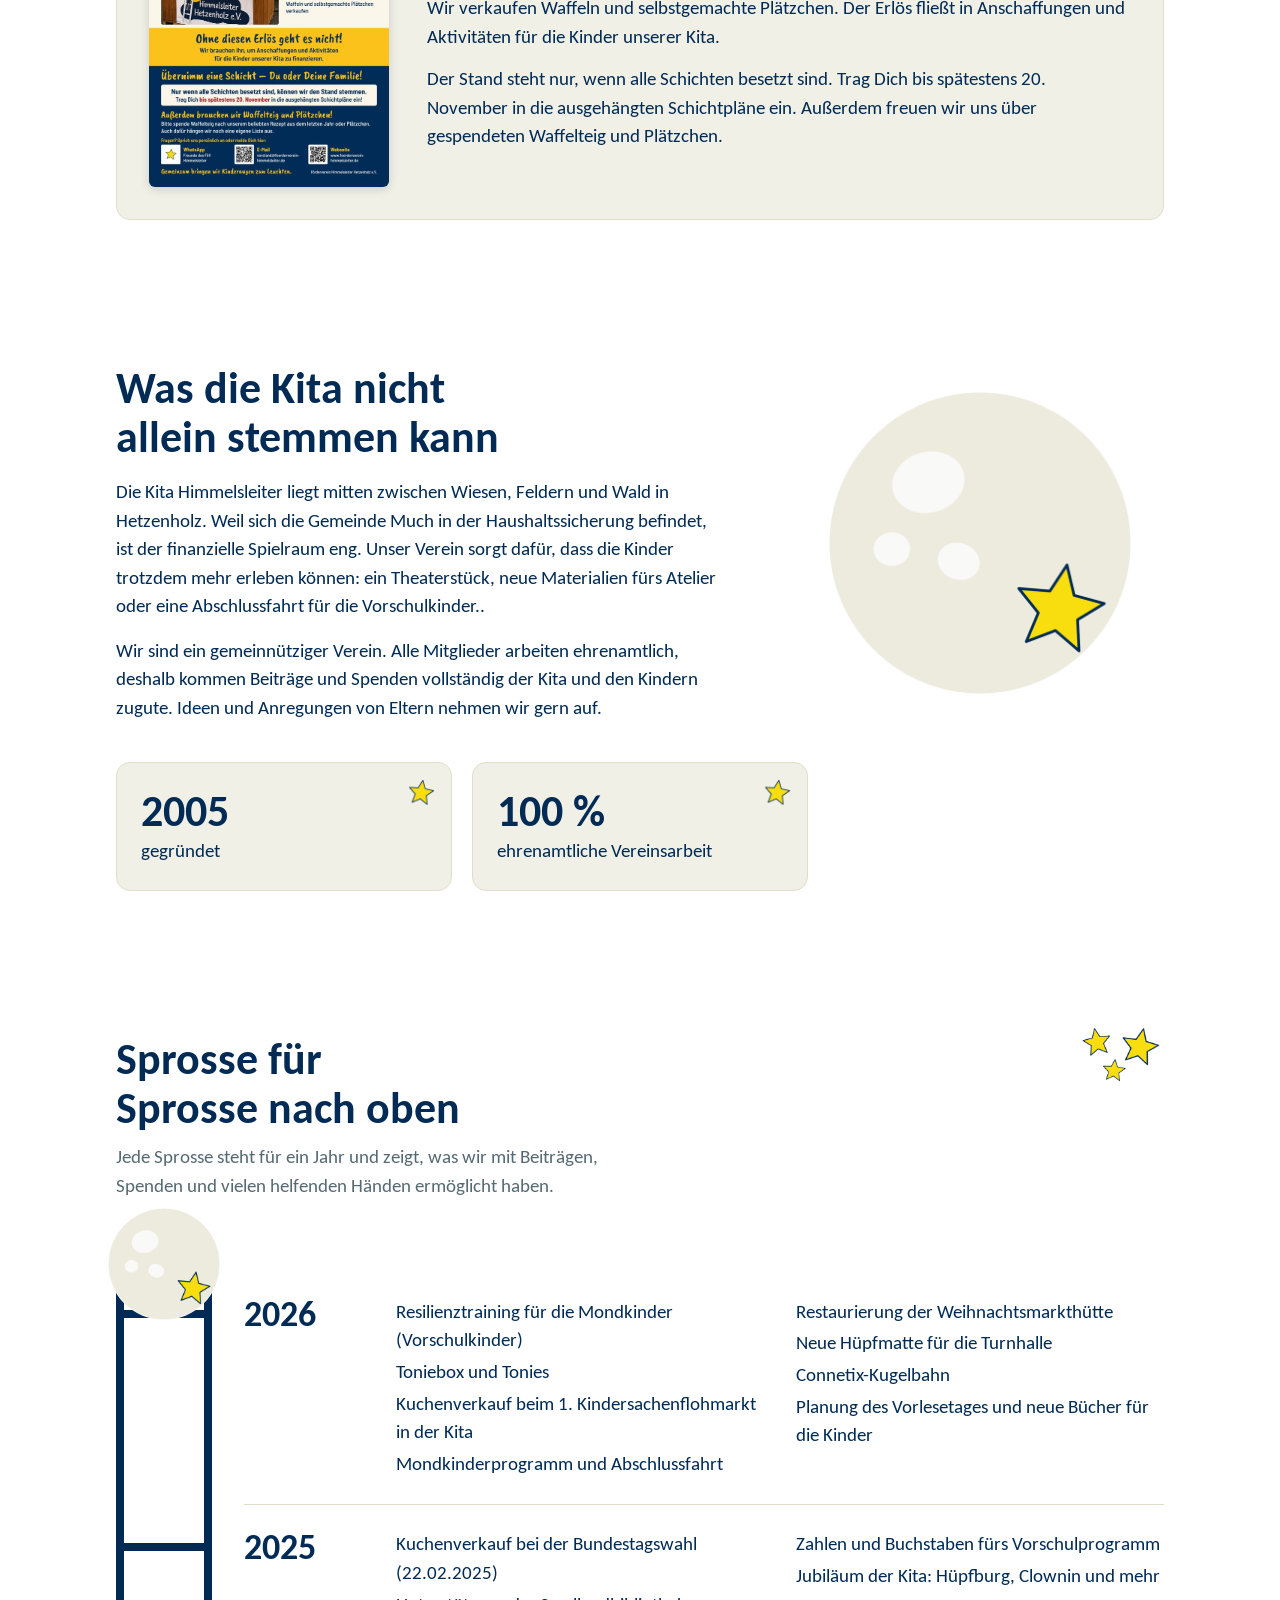
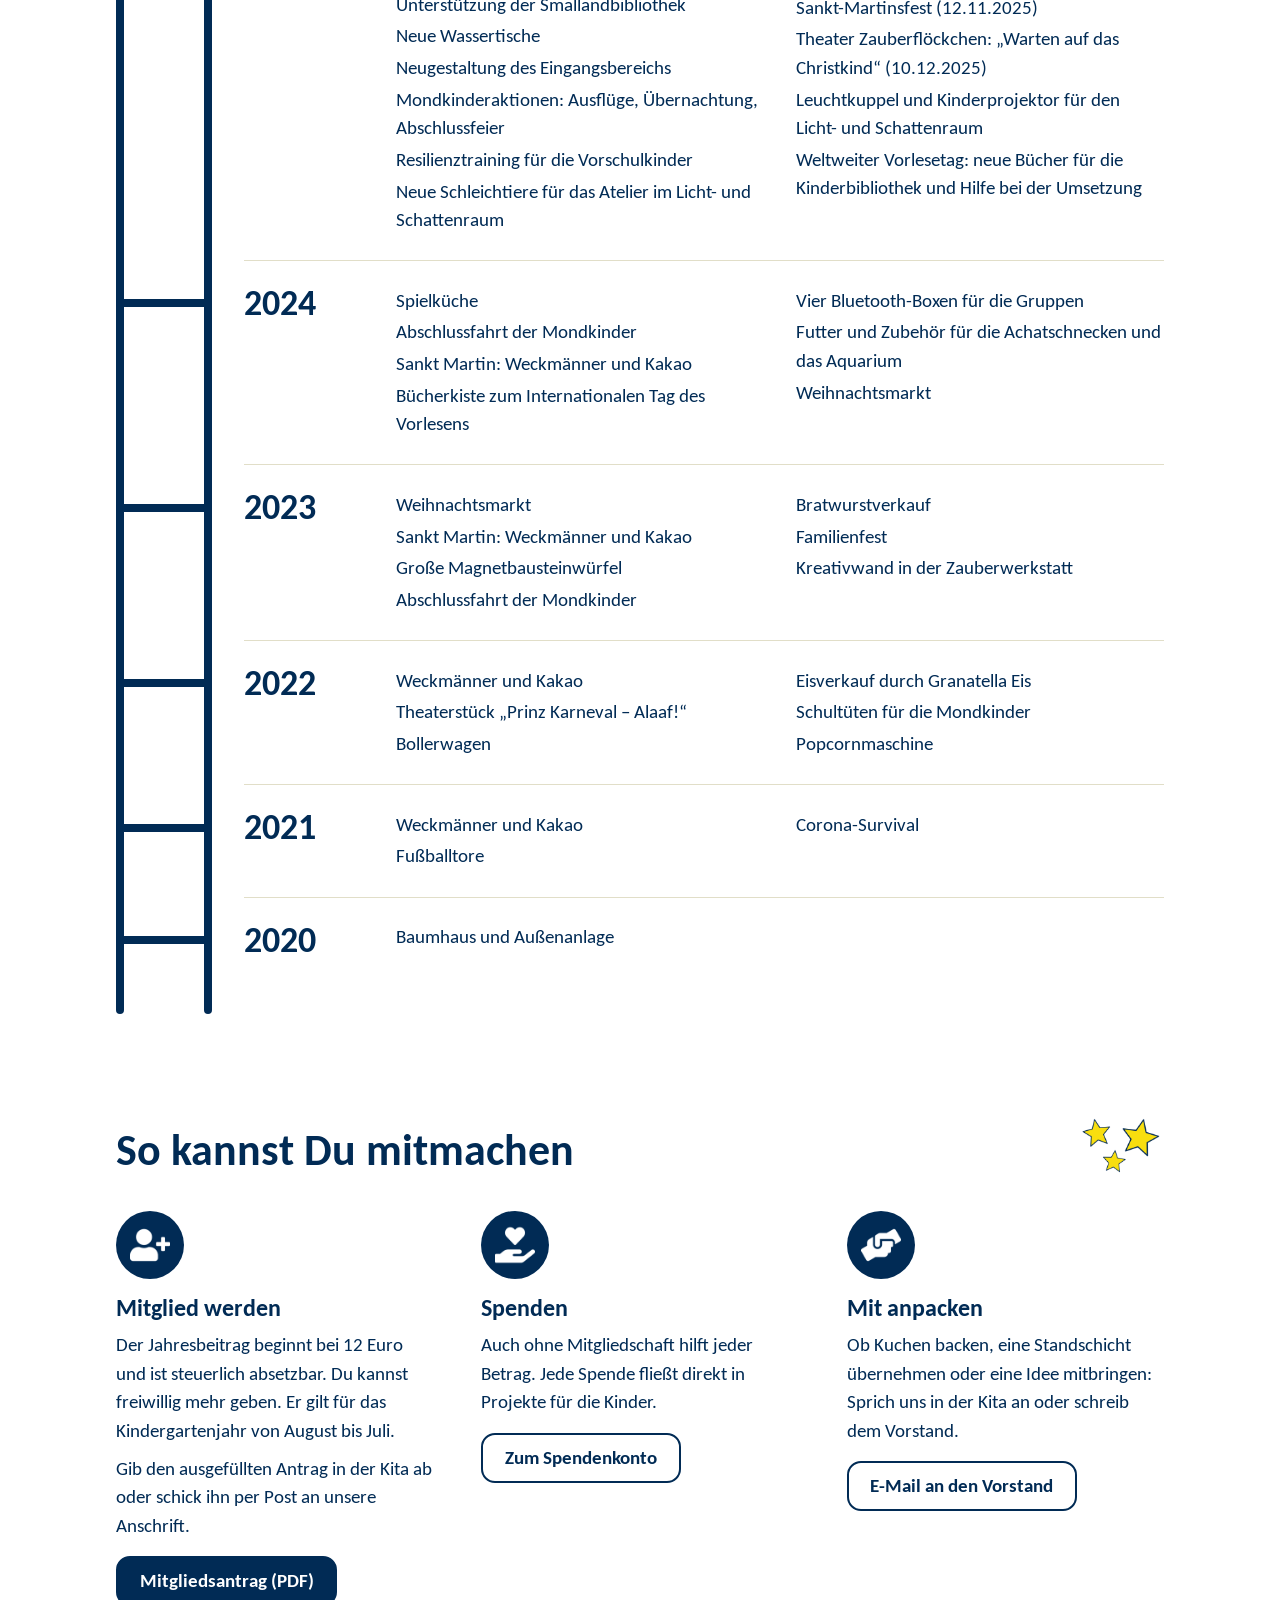
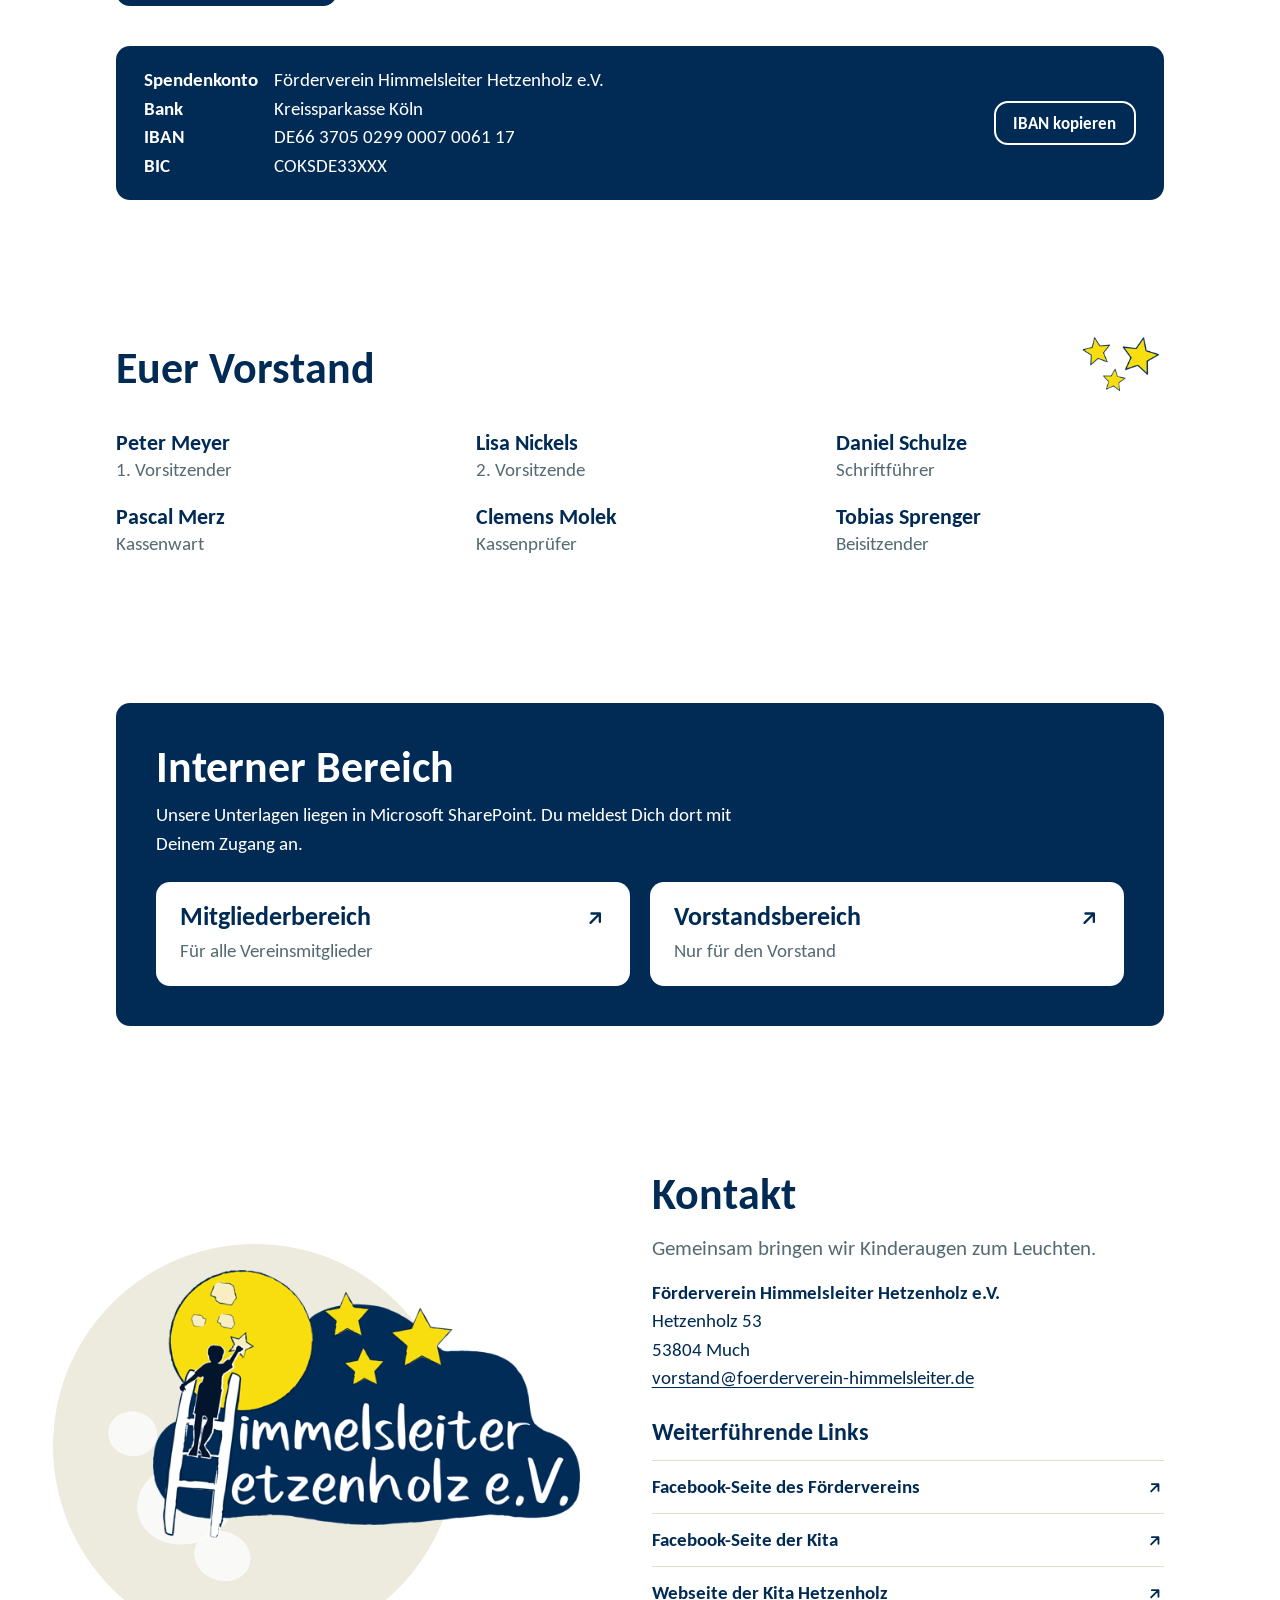
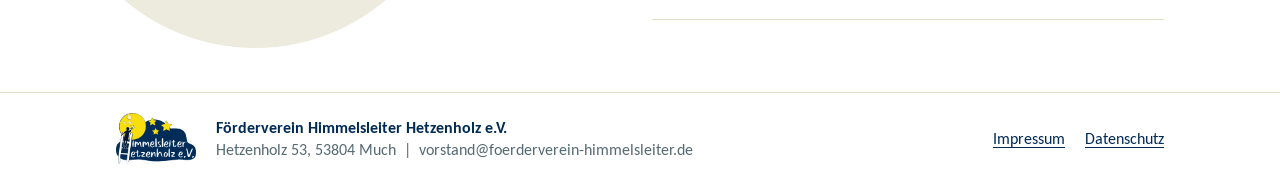
==== commit a0da76a3: "Revise text about Kita's financial support Updated paragraph to reflect financial constraints of the" ====
--- a/index.html
+++ b/index.html
@@ -95,7 +95,7 @@
     <div class="verein">
       <div class="verein-text">
         <h2>Was die Kita nicht allein stemmen kann</h2>
-        <p>Die Kita Himmelsleiter liegt mitten zwischen Wiesen, Feldern und Wald in Hetzenholz. Unser Verein sorgt dafür, dass die Kinder dort mehr erleben können, als das Budget allein hergibt: ein Theaterstück, neue Materialien fürs Atelier oder eine Abschlussfahrt für die Vorschulkinder.</p>
+        <p>Die Kita Himmelsleiter liegt mitten zwischen Wiesen, Feldern und Wald in Hetzenholz. Weil sich die Gemeinde Much in der Haushaltssicherung befindet, ist der finanzielle Spielraum eng. Unser Verein sorgt dafür, dass die Kinder trotzdem mehr erleben können: ein Theaterstück, neue Materialien fürs Atelier oder eine Abschlussfahrt für die Vorschulkinder..</p>
         <p>Wir sind ein gemeinnütziger Verein. Alle Mitglieder arbeiten ehrenamtlich, deshalb kommen Beiträge und Spenden vollständig der Kita und den Kindern zugute. Ideen und Anregungen von Eltern nehmen wir gern auf.</p>
       </div>
       <img class="verein-bild" src="img/mond-stern.png" alt="" width="620" height="620" loading="lazy">
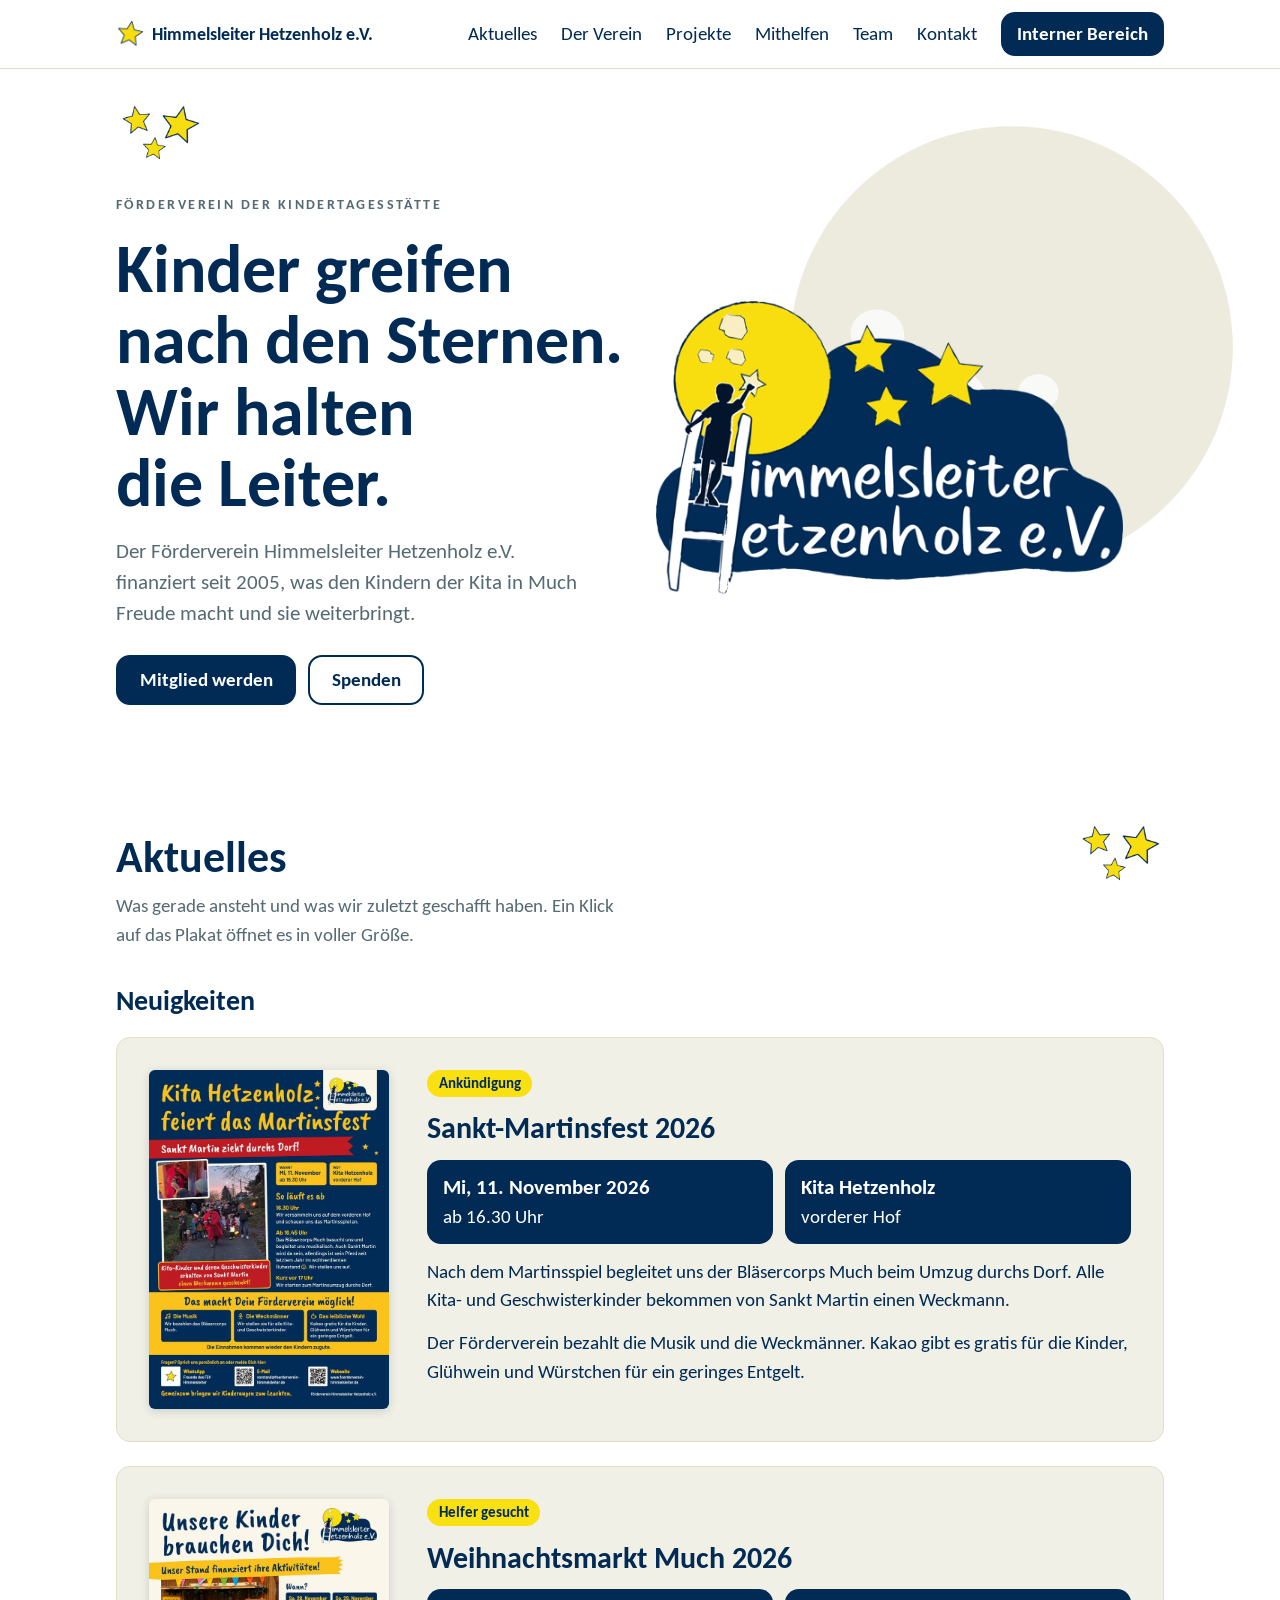
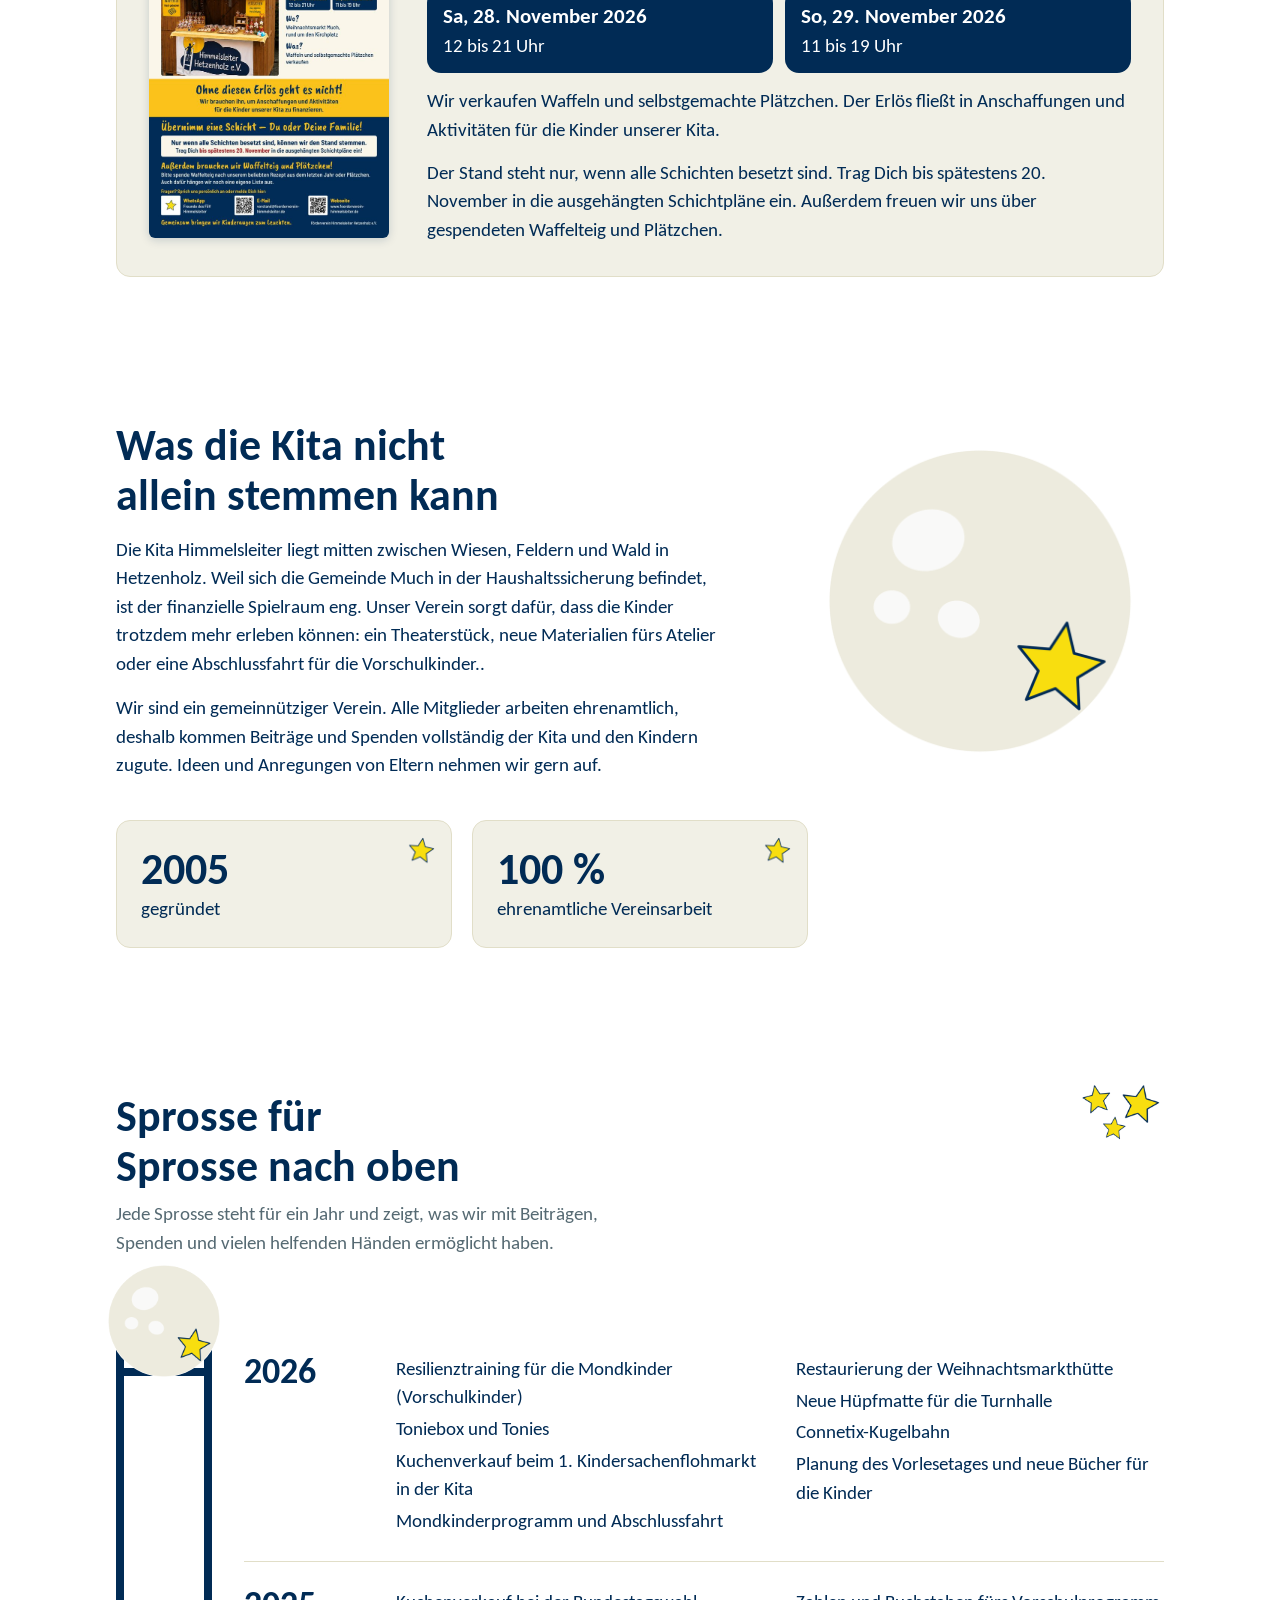
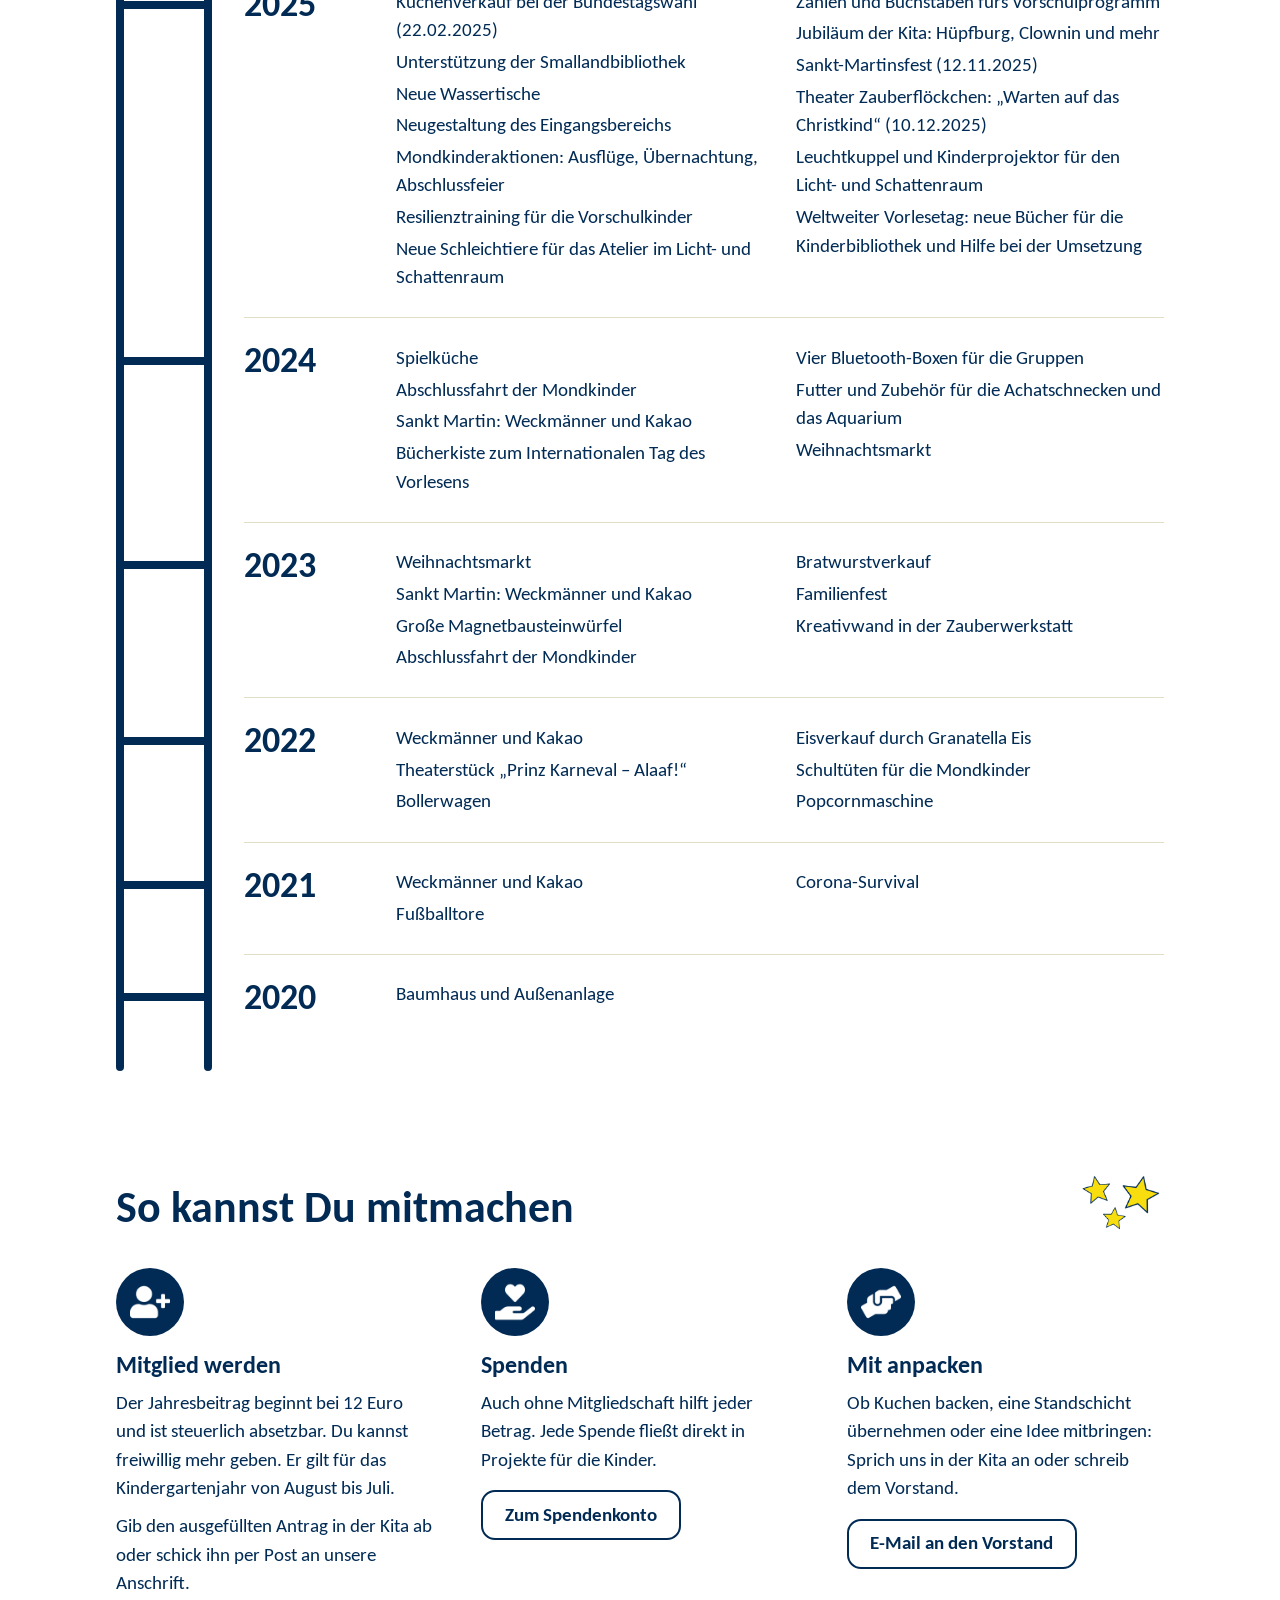
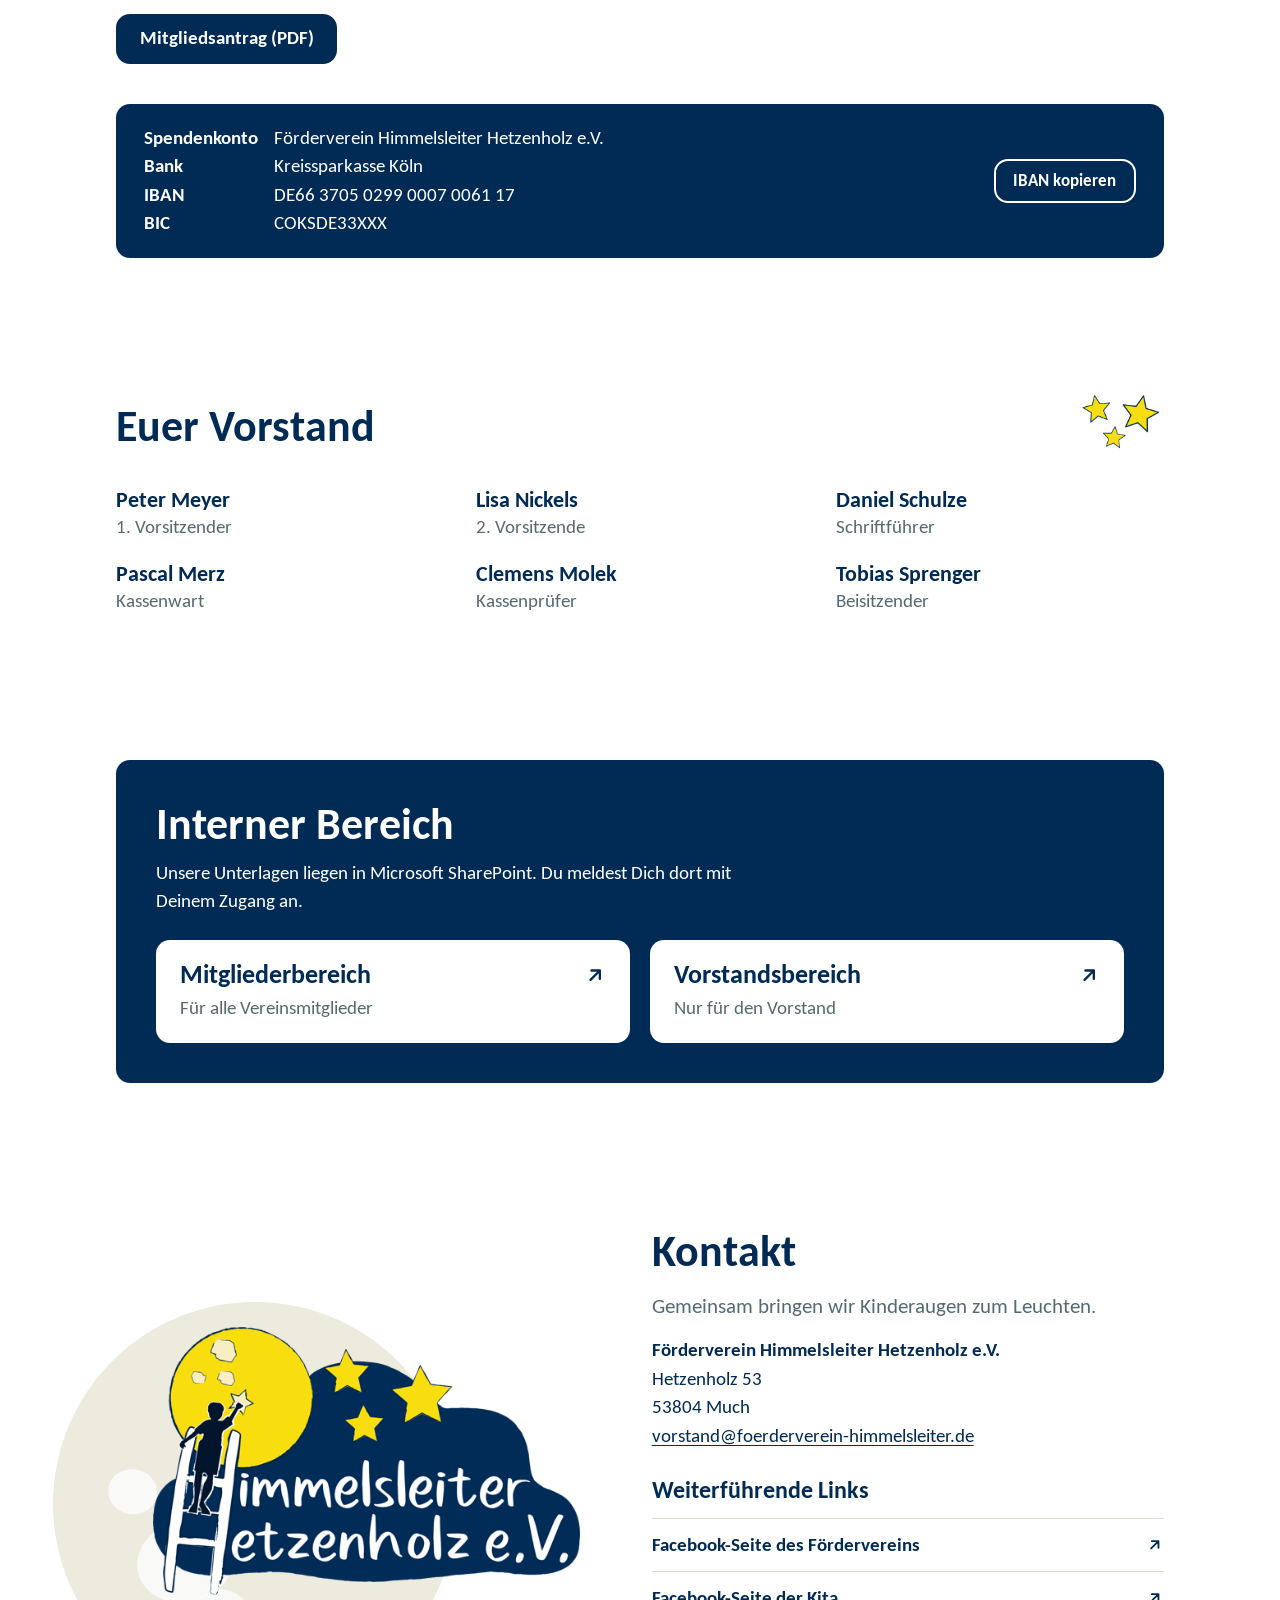
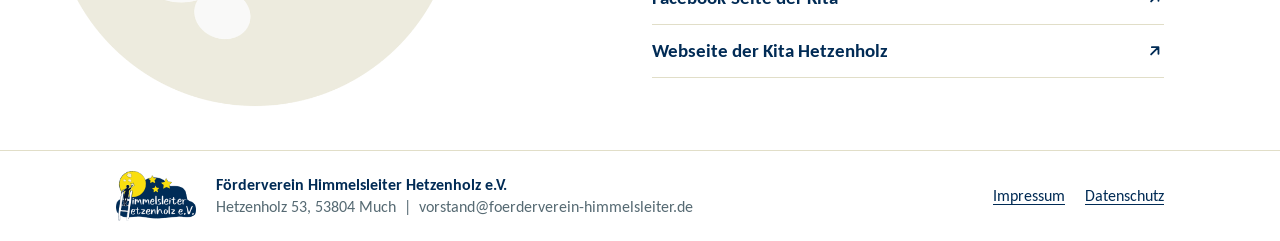
==== commit 8bde5d03: "Aktuelles: Neuigkeiten und letzte Projekte automatisch aus SharePoint Co-Authored-By: Claude Opus 5." ====
--- a/index.html
+++ b/index.html
@@ -59,13 +59,18 @@
     <img class="sterne" src="img/sterne.png" alt="" width="260" height="190">
     <div class="abschnitt-kopf">
       <h2>Aktuelles</h2>
-      <p class="leise">Unsere nächsten Termine. Ein Klick auf das Plakat öffnet es in voller Größe.</p>
-    </div>
+      <p class="leise">Was gerade ansteht und was wir zuletzt geschafft haben. Ein Klick auf das Plakat öffnet es in voller Größe.</p>
+    </div>
+    <!-- Die Bereiche zwischen AUTO-Markierungen werden automatisch aus SharePoint erzeugt
+         (scripts/neuigkeiten.py). Änderungen von Hand dort werden beim nächsten Lauf überschrieben. -->
+    <h3 class="unterkopf">Neuigkeiten</h3>
     <div class="termine-liste">
+      <!-- AUTO:NEUIGKEITEN START -->
       <article class="aktuell">
-        <a class="plakat" href="img/plakat-sankt-martin-2026.jpg" target="_blank" rel="noopener"><img src="img/plakat-sankt-martin-2026-klein.jpg" alt="Plakat: Kita Hetzenholz feiert das Martinsfest am 11. November 2026" width="640" height="905"></a>
+        <a class="plakat" href="img/auto/7-55fade1b0e.jpg" target="_blank" rel="noopener"><img src="img/auto/7-55fade1b0e-klein.jpg" alt="Plakat: Sankt-Martinsfest 2026" width="640" height="905"></a>
         <div class="aktuell-text">
-          <h3>Sankt-Martinsfest</h3>
+          <p class="art">Ankündigung</p>
+          <h3>Sankt-Martinsfest 2026</h3>
           <div class="termine">
             <div class="termin"><b>Mi, 11. November 2026</b>ab 16.30 Uhr</div>
             <div class="termin"><b>Kita Hetzenholz</b>vorderer Hof</div>
@@ -75,9 +80,10 @@
         </div>
       </article>
       <article class="aktuell">
-        <a class="plakat" href="img/plakat-weihnachtsmarkt-2026.jpg" target="_blank" rel="noopener"><img src="img/plakat-weihnachtsmarkt-2026-klein.jpg" alt="Plakat: Helfer für den Stand des Fördervereins auf dem Weihnachtsmarkt Much gesucht" width="640" height="905"></a>
+        <a class="plakat" href="img/auto/8-4b34bc32c7.jpg" target="_blank" rel="noopener"><img src="img/auto/8-4b34bc32c7-klein.jpg" alt="Plakat: Weihnachtsmarkt Much 2026" width="640" height="905"></a>
         <div class="aktuell-text">
-          <h3>Weihnachtsmarkt Much</h3>
+          <p class="art">Helfer gesucht</p>
+          <h3>Weihnachtsmarkt Much 2026</h3>
           <div class="termine">
             <div class="termin"><b>Sa, 28. November 2026</b>12 bis 21 Uhr</div>
             <div class="termin"><b>So, 29. November 2026</b>11 bis 19 Uhr</div>
@@ -86,7 +92,10 @@
           <p>Der Stand steht nur, wenn alle Schichten besetzt sind. Trag Dich bis spätestens 20. November in die ausgehängten Schichtpläne ein. Außerdem freuen wir uns über gespendeten Waffelteig und Plätzchen.</p>
         </div>
       </article>
-    </div>
+      <!-- AUTO:NEUIGKEITEN ENDE -->
+    </div>
+    <!-- AUTO:PROJEKTE START -->
+    <!-- AUTO:PROJEKTE ENDE -->
   </div>
 </section>
 
--- a/css/style.css
+++ b/css/style.css
@@ -114,6 +114,17 @@
 .plakat:hover { box-shadow: 0 4px 18px rgba(1, 43, 85, .3); }
 .aktuell-text { display: grid; gap: .9rem; min-width: 0; }
 .aktuell-text h3 { font-size: 1.9rem; }
+.aktuell.ohne-plakat { grid-template-columns: minmax(0, 1fr); }
+.unterkopf { margin: 0 0 1.25rem; font-size: 1.75rem; }
+.termine-liste + .unterkopf, .termine-liste ~ .unterkopf { margin-top: clamp(2.5rem, 5vw, 3.5rem); }
+.art { justify-self: start; padding: .15rem .7rem; border-radius: 999px; background: var(--stern); color: var(--marine); font-size: .95rem; font-weight: 700; }
+
+/* Unsere letzten Projekte */
+.rueckblick { display: grid; grid-template-columns: repeat(auto-fill, minmax(min(100%, 13.5rem), 1fr)); gap: 1.5rem; }
+.rueck-karte { display: grid; gap: .6rem; align-content: start; min-width: 0; padding: 1rem; border: 1px solid var(--sand); border-radius: var(--rund); background: var(--sand-hell); }
+.rueck-karte .plakat { margin-bottom: .4rem; }
+.rueck-karte h4 { margin: 0; font-size: 1.3rem; line-height: 1.2; }
+.rueck-karte p:not(.art) { font-size: 1.05rem; }
 
 /* Mithelfen wie Folie "So können Sie mitmachen" */
 .wege { display: grid; grid-template-columns: repeat(3, minmax(0, 1fr)); gap: clamp(1.5rem, 4vw, 3rem); }
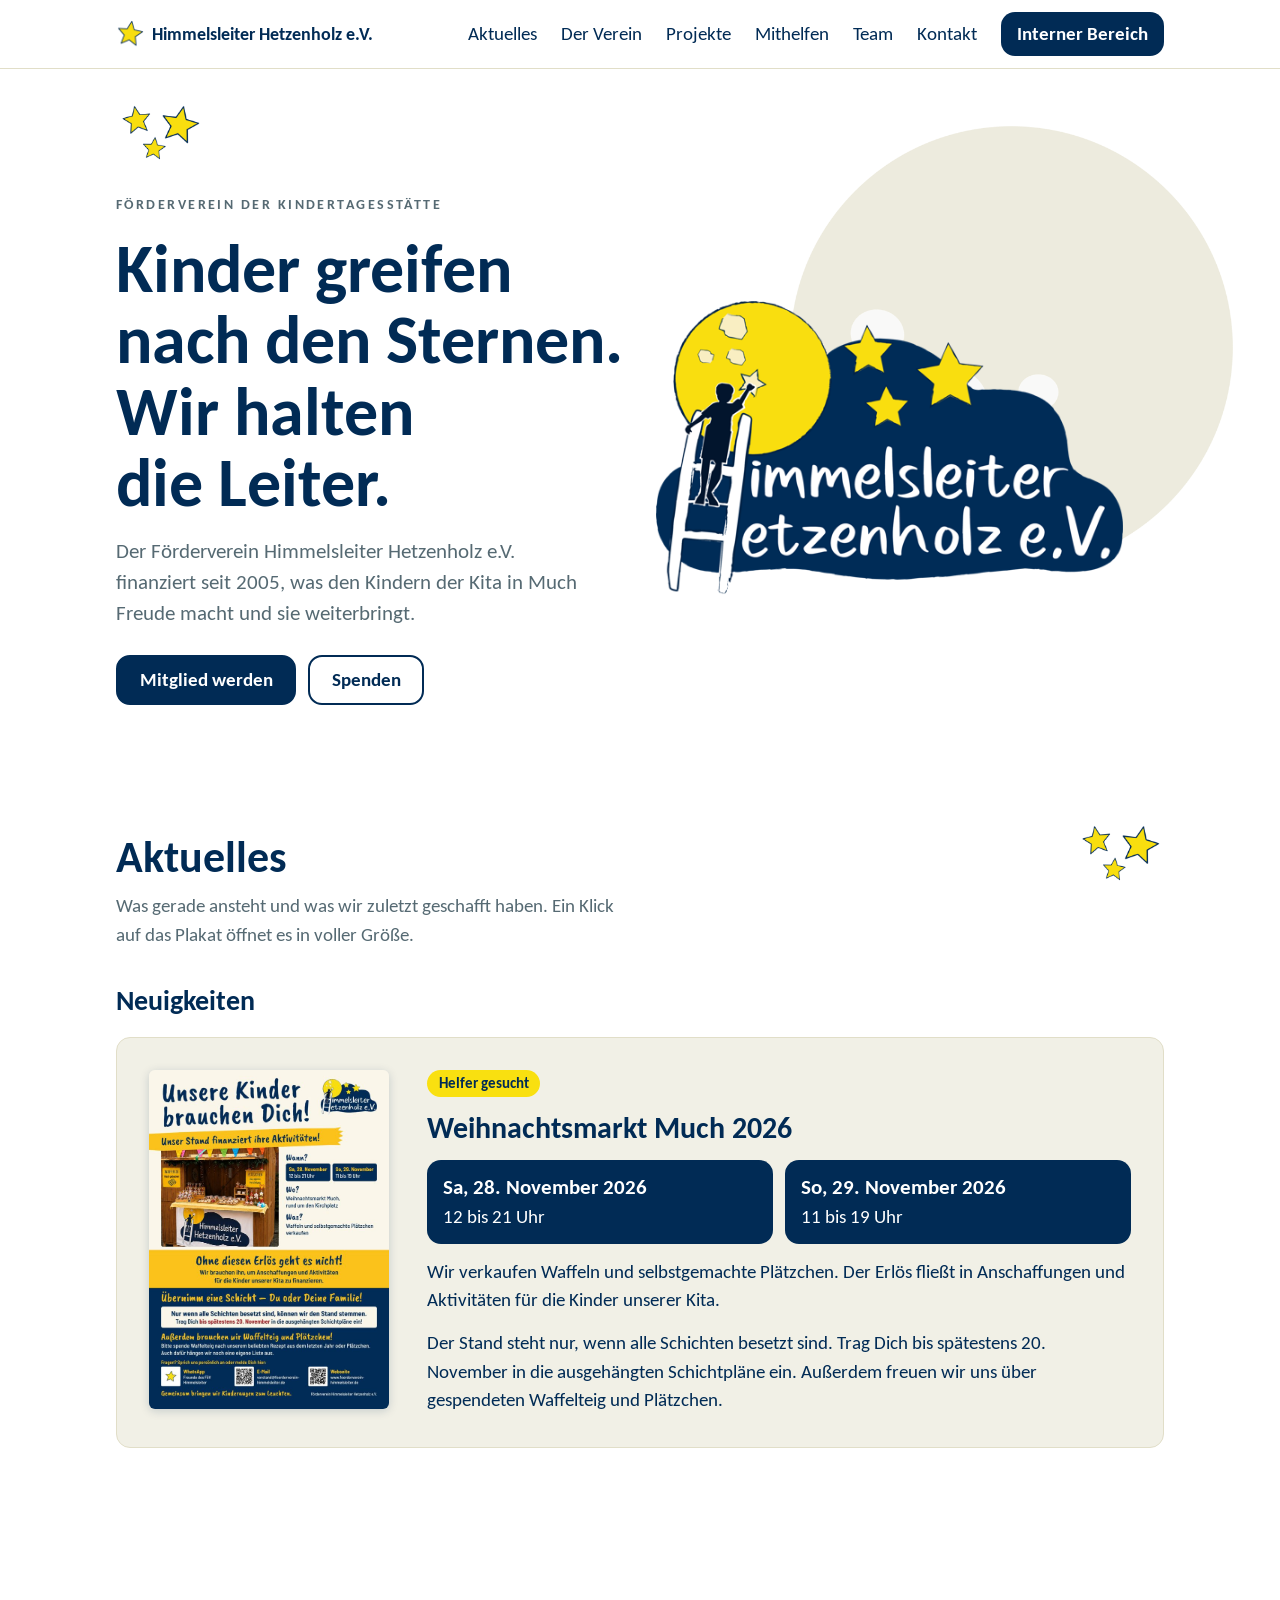
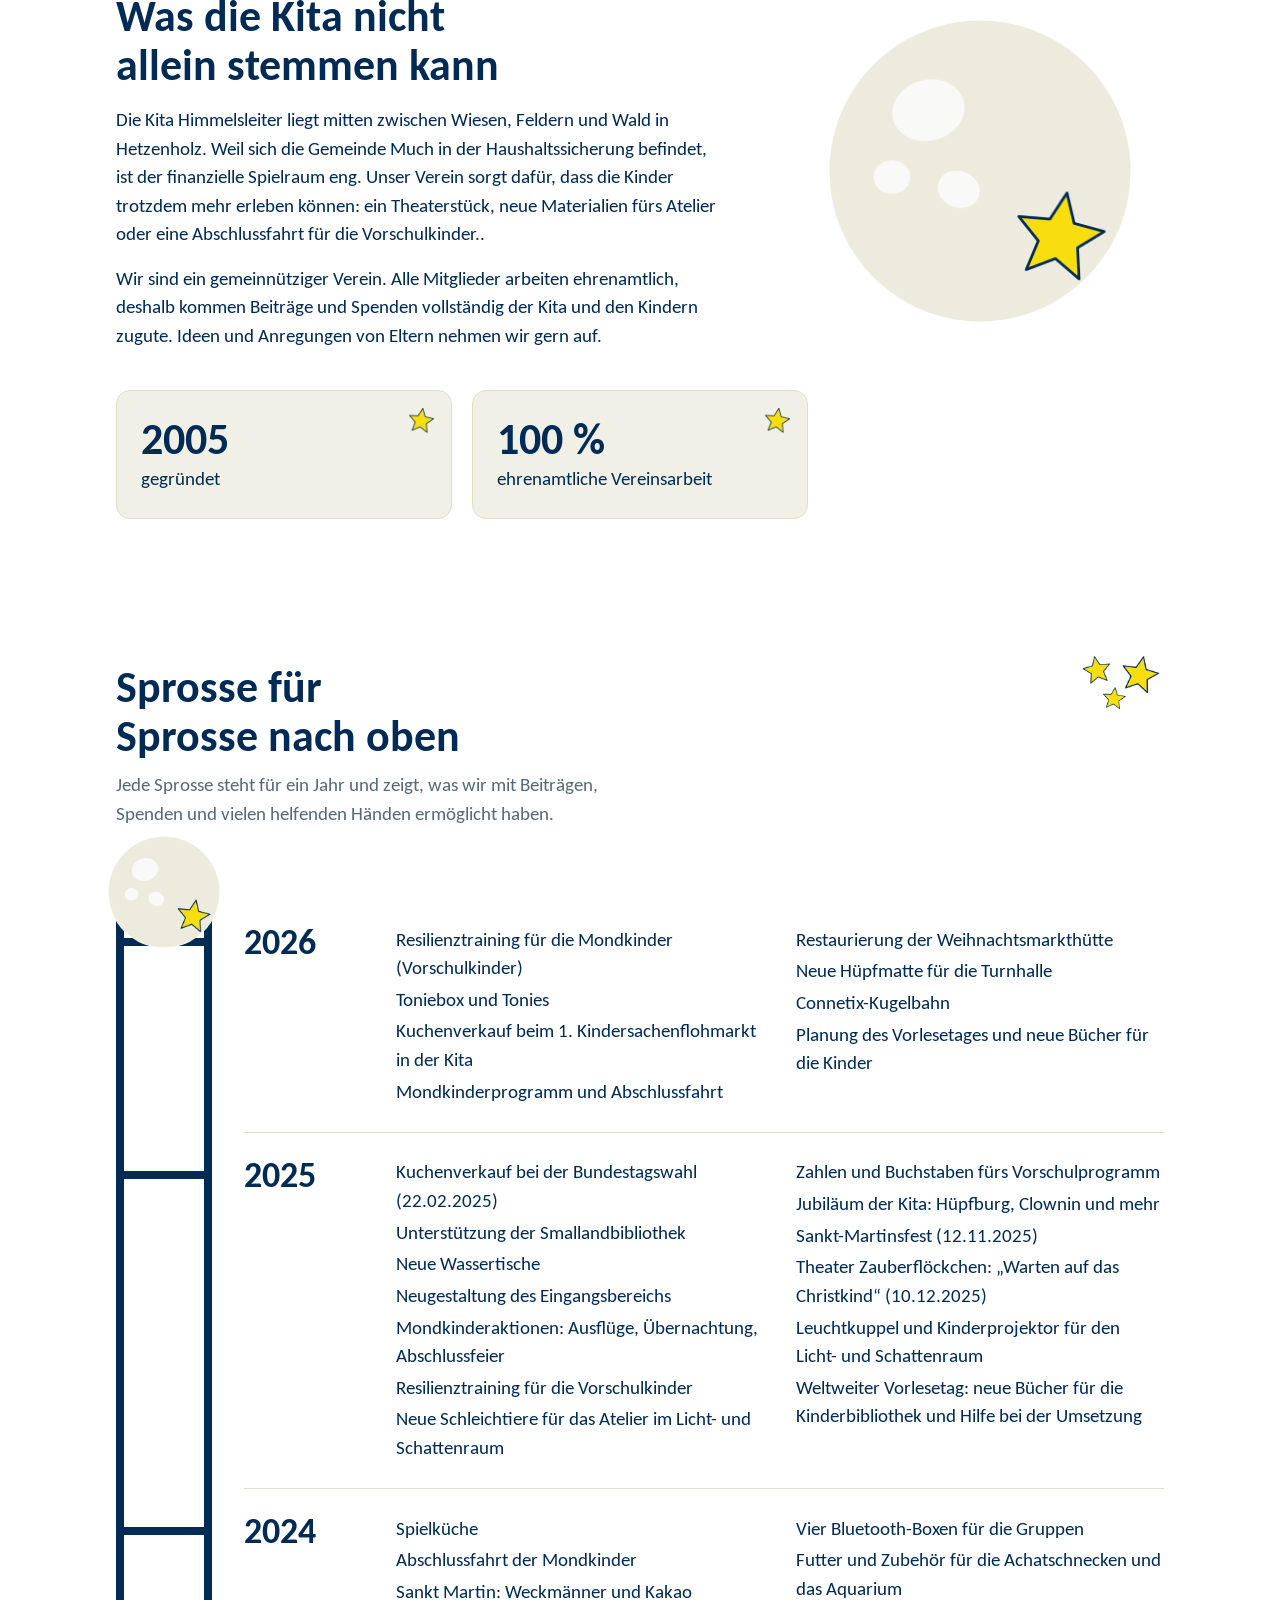
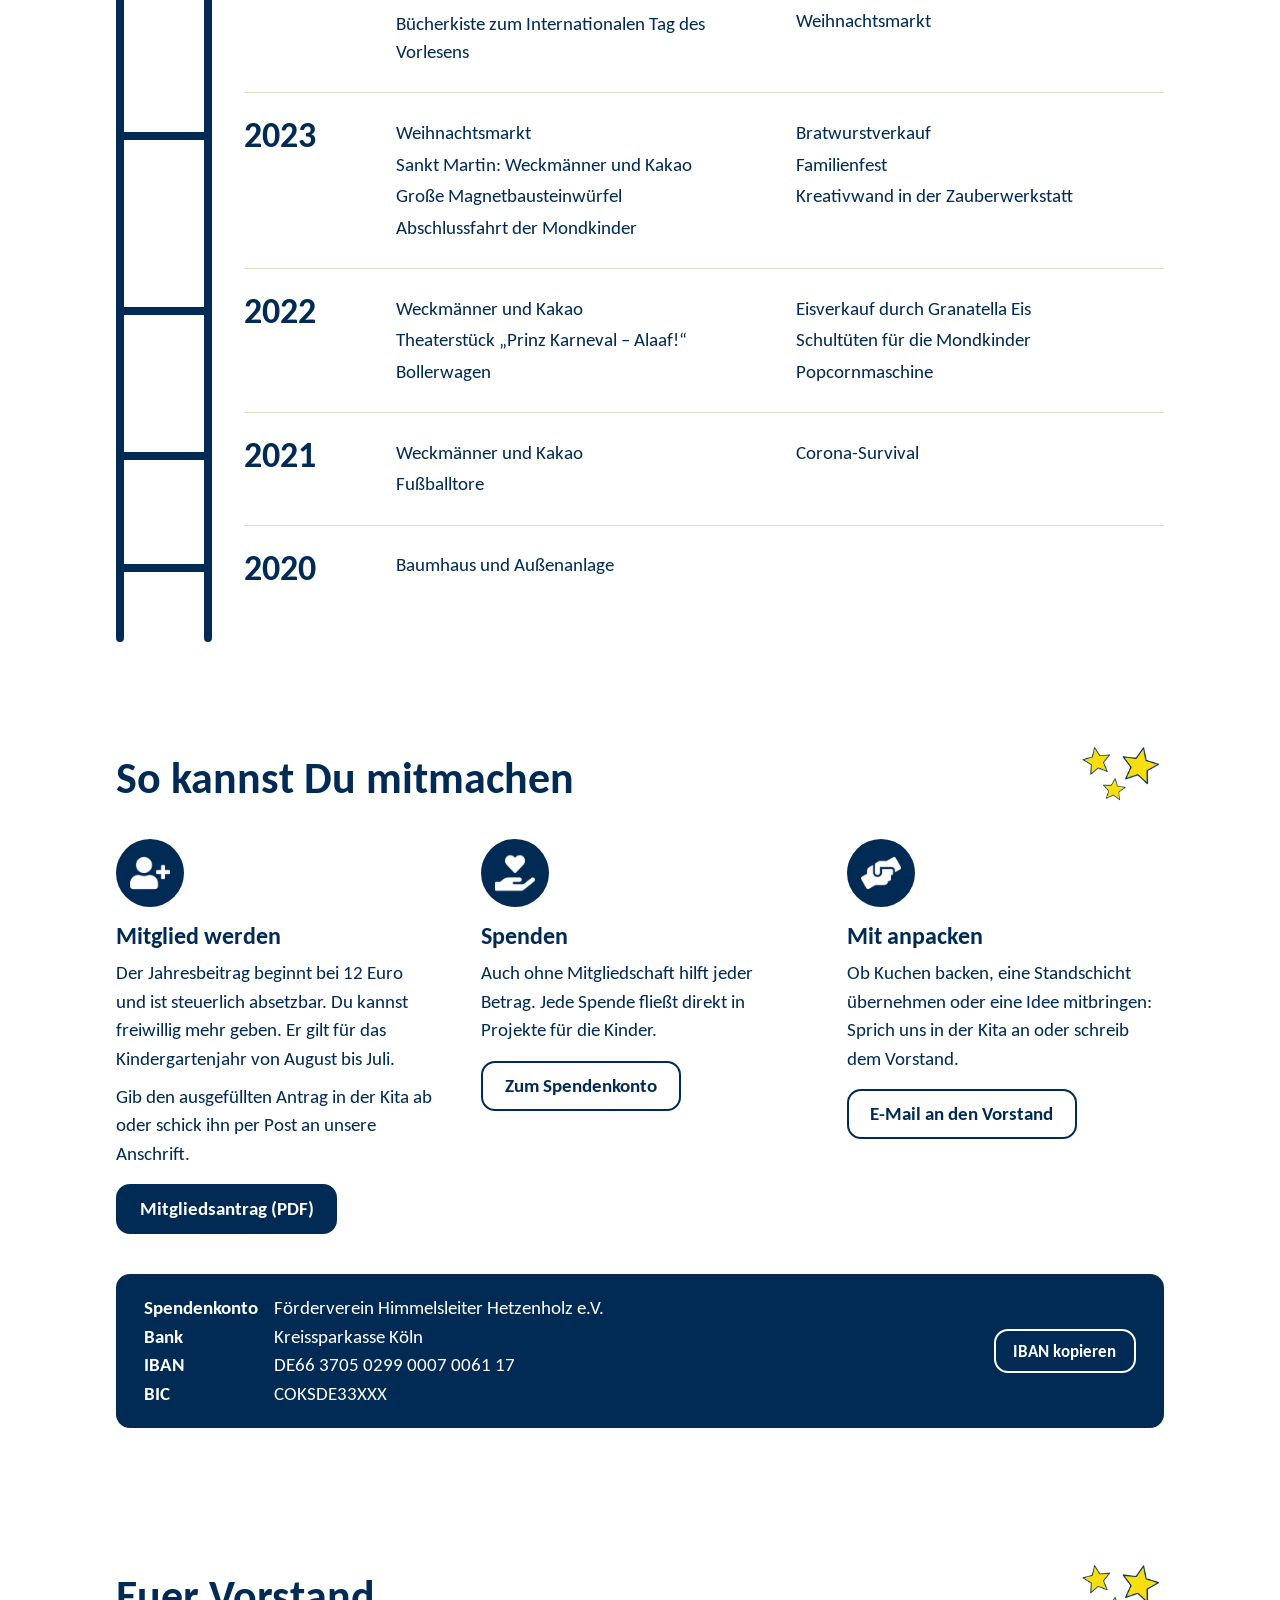
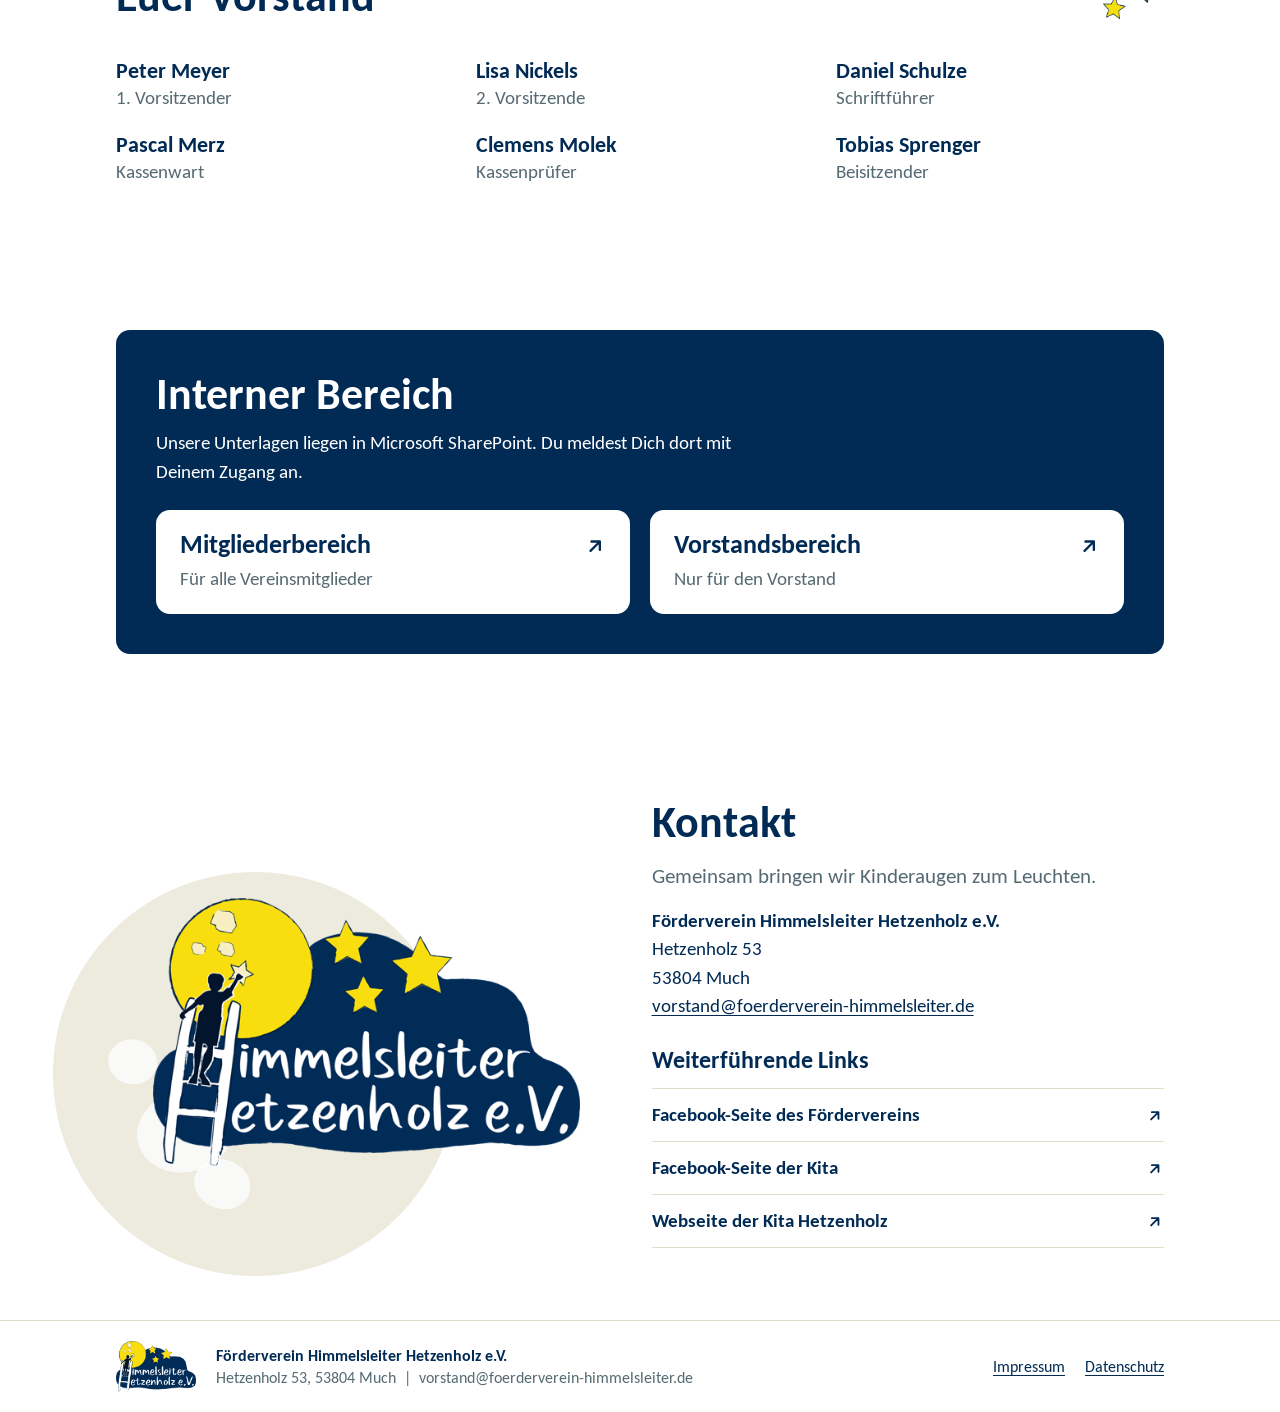
==== commit 2a32f803: "Neuigkeiten aus SharePoint aktualisiert" ====
--- a/index.html
+++ b/index.html
@@ -67,19 +67,6 @@
     <div class="termine-liste">
       <!-- AUTO:NEUIGKEITEN START -->
       <article class="aktuell">
-        <a class="plakat" href="img/auto/7-55fade1b0e.jpg" target="_blank" rel="noopener"><img src="img/auto/7-55fade1b0e-klein.jpg" alt="Plakat: Sankt-Martinsfest 2026" width="640" height="905"></a>
-        <div class="aktuell-text">
-          <p class="art">Ankündigung</p>
-          <h3>Sankt-Martinsfest 2026</h3>
-          <div class="termine">
-            <div class="termin"><b>Mi, 11. November 2026</b>ab 16.30 Uhr</div>
-            <div class="termin"><b>Kita Hetzenholz</b>vorderer Hof</div>
-          </div>
-          <p>Nach dem Martinsspiel begleitet uns der Bläsercorps Much beim Umzug durchs Dorf. Alle Kita- und Geschwisterkinder bekommen von Sankt Martin einen Weckmann.</p>
-          <p>Der Förderverein bezahlt die Musik und die Weckmänner. Kakao gibt es gratis für die Kinder, Glühwein und Würstchen für ein geringes Entgelt.</p>
-        </div>
-      </article>
-      <article class="aktuell">
         <a class="plakat" href="img/auto/8-4b34bc32c7.jpg" target="_blank" rel="noopener"><img src="img/auto/8-4b34bc32c7-klein.jpg" alt="Plakat: Weihnachtsmarkt Much 2026" width="640" height="905"></a>
         <div class="aktuell-text">
           <p class="art">Helfer gesucht</p>
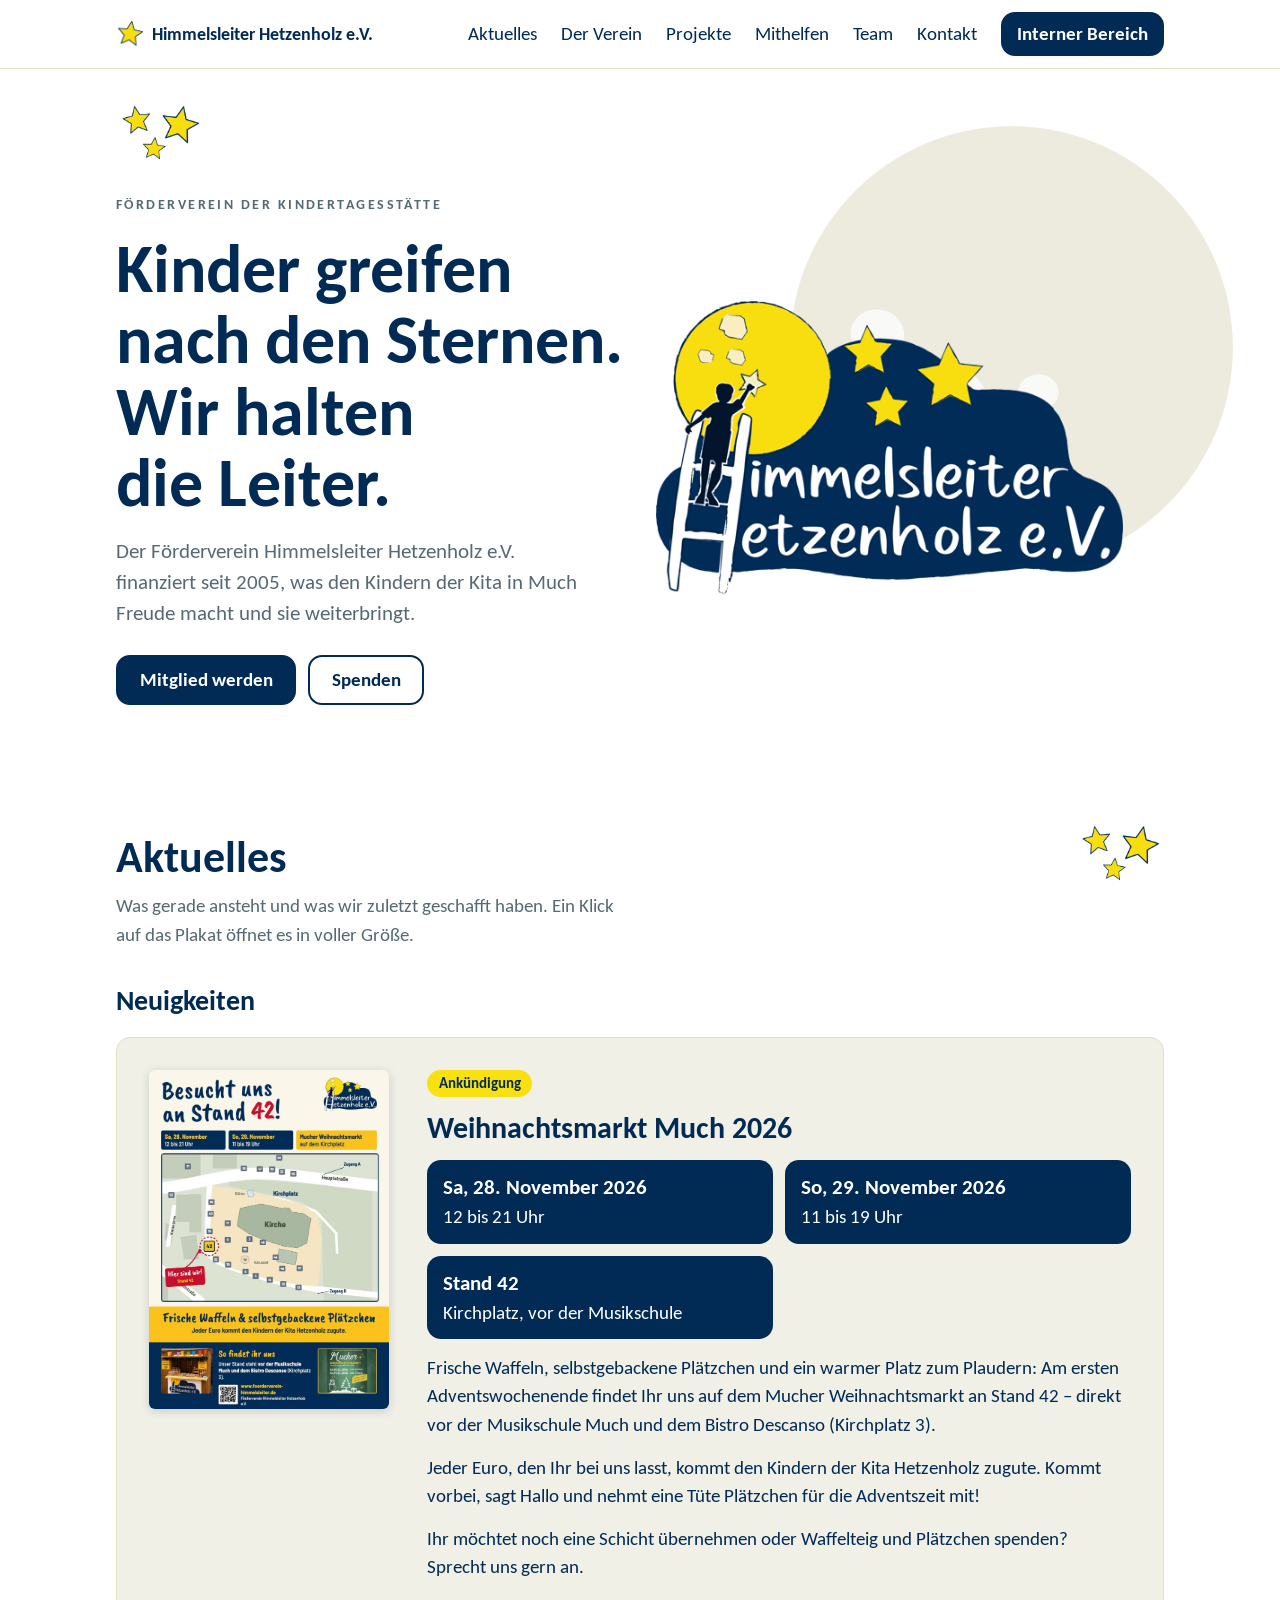
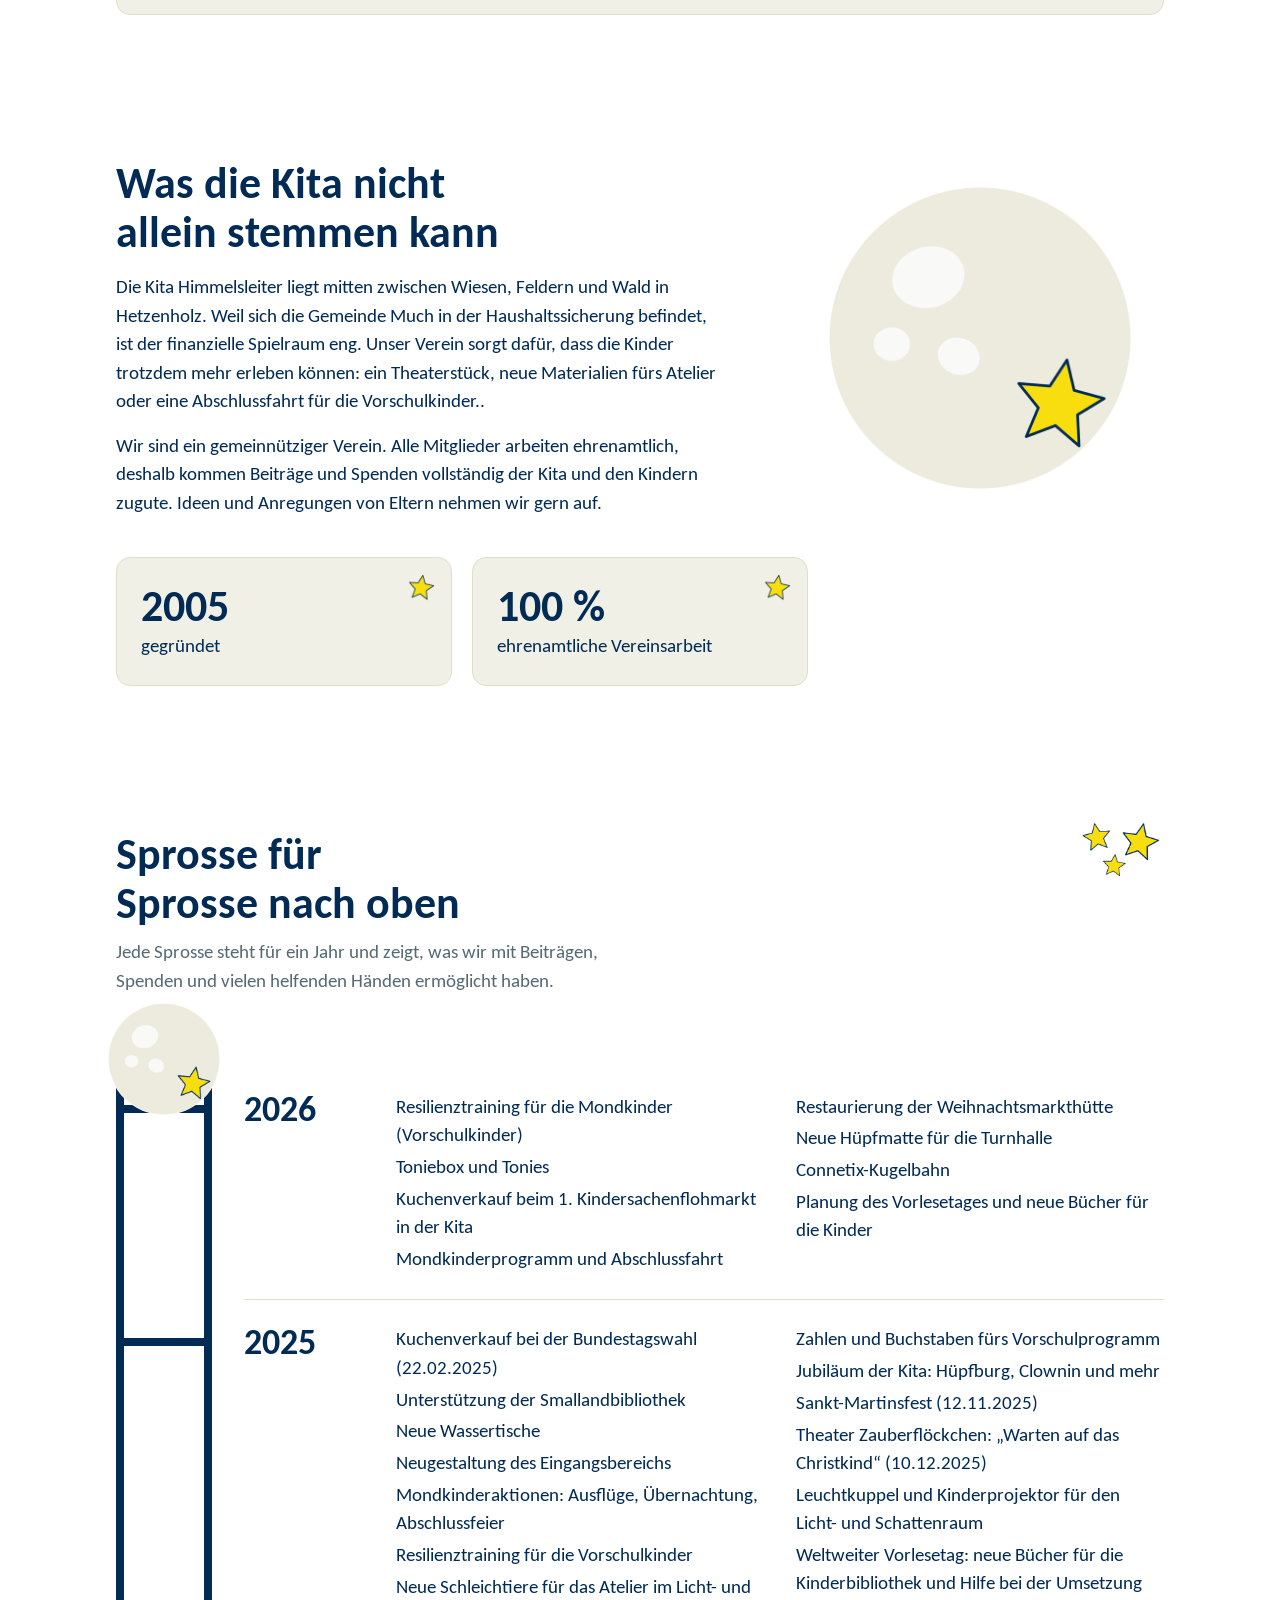
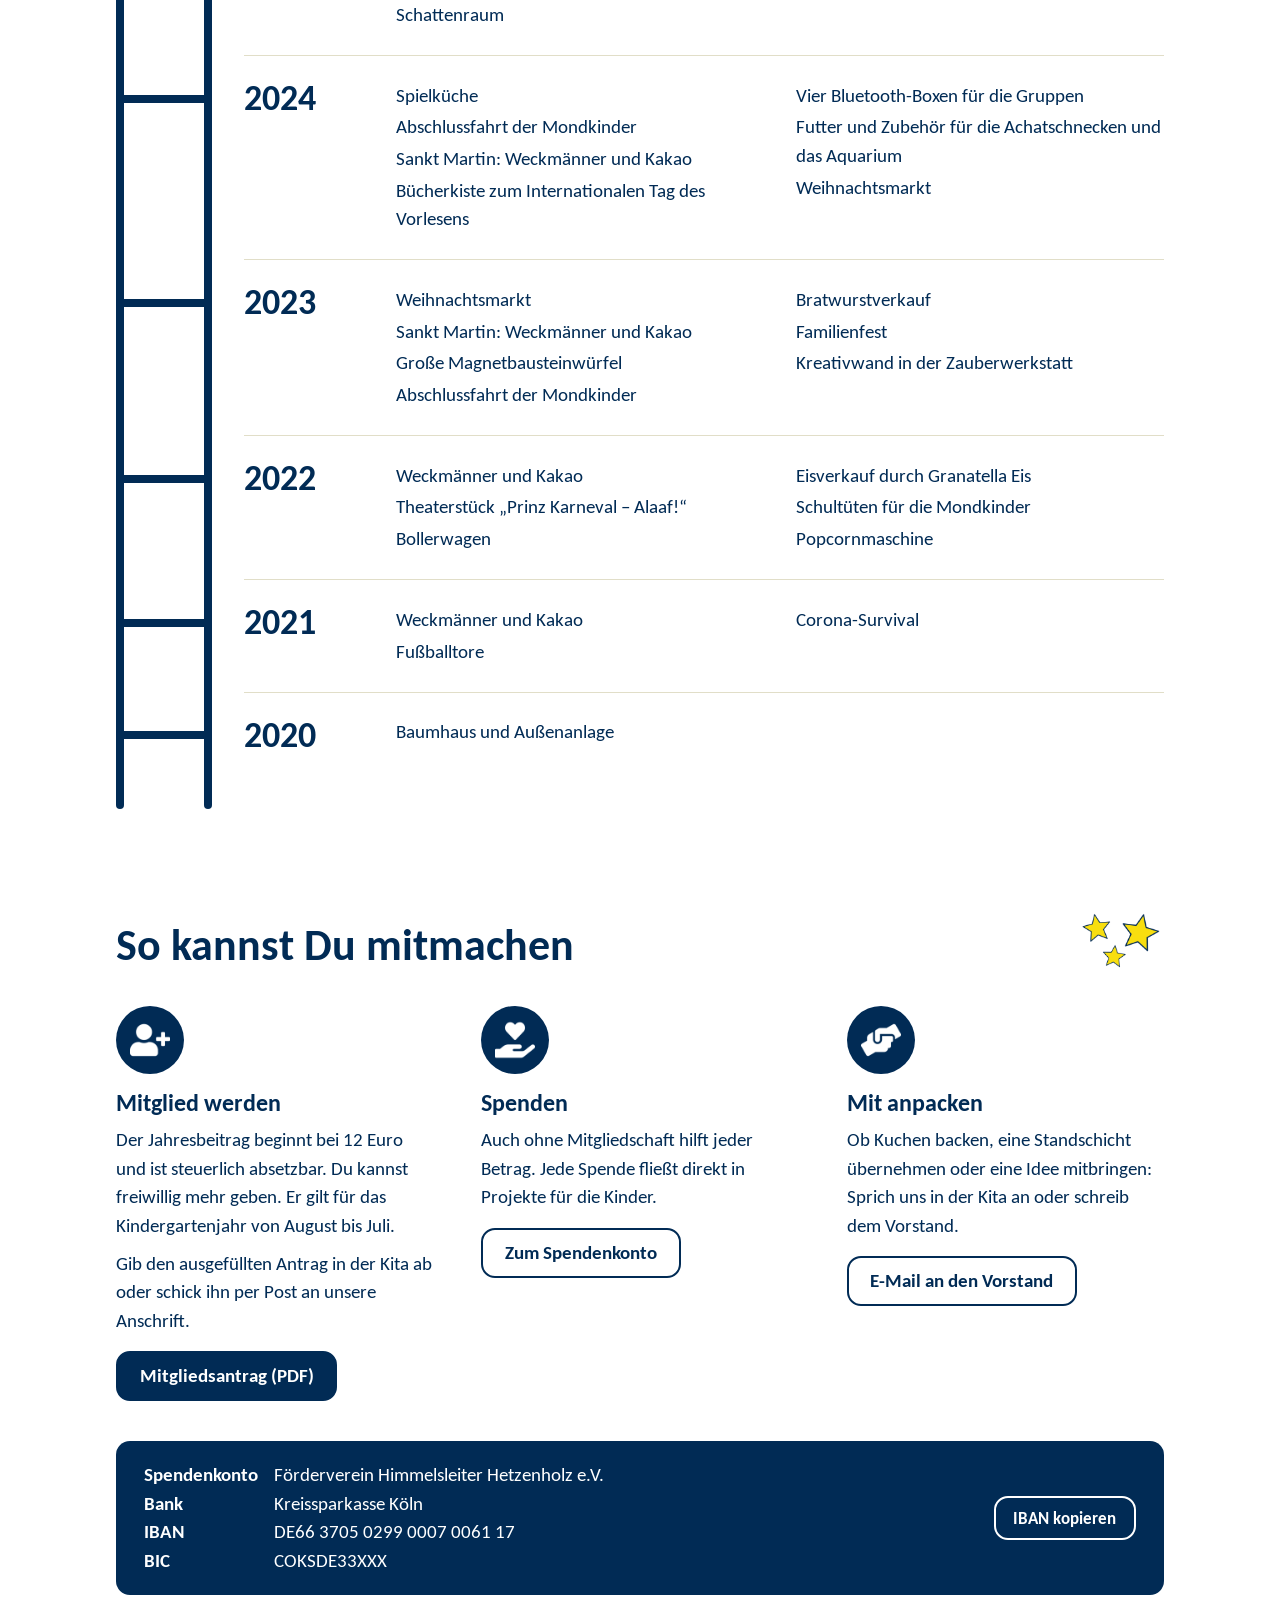
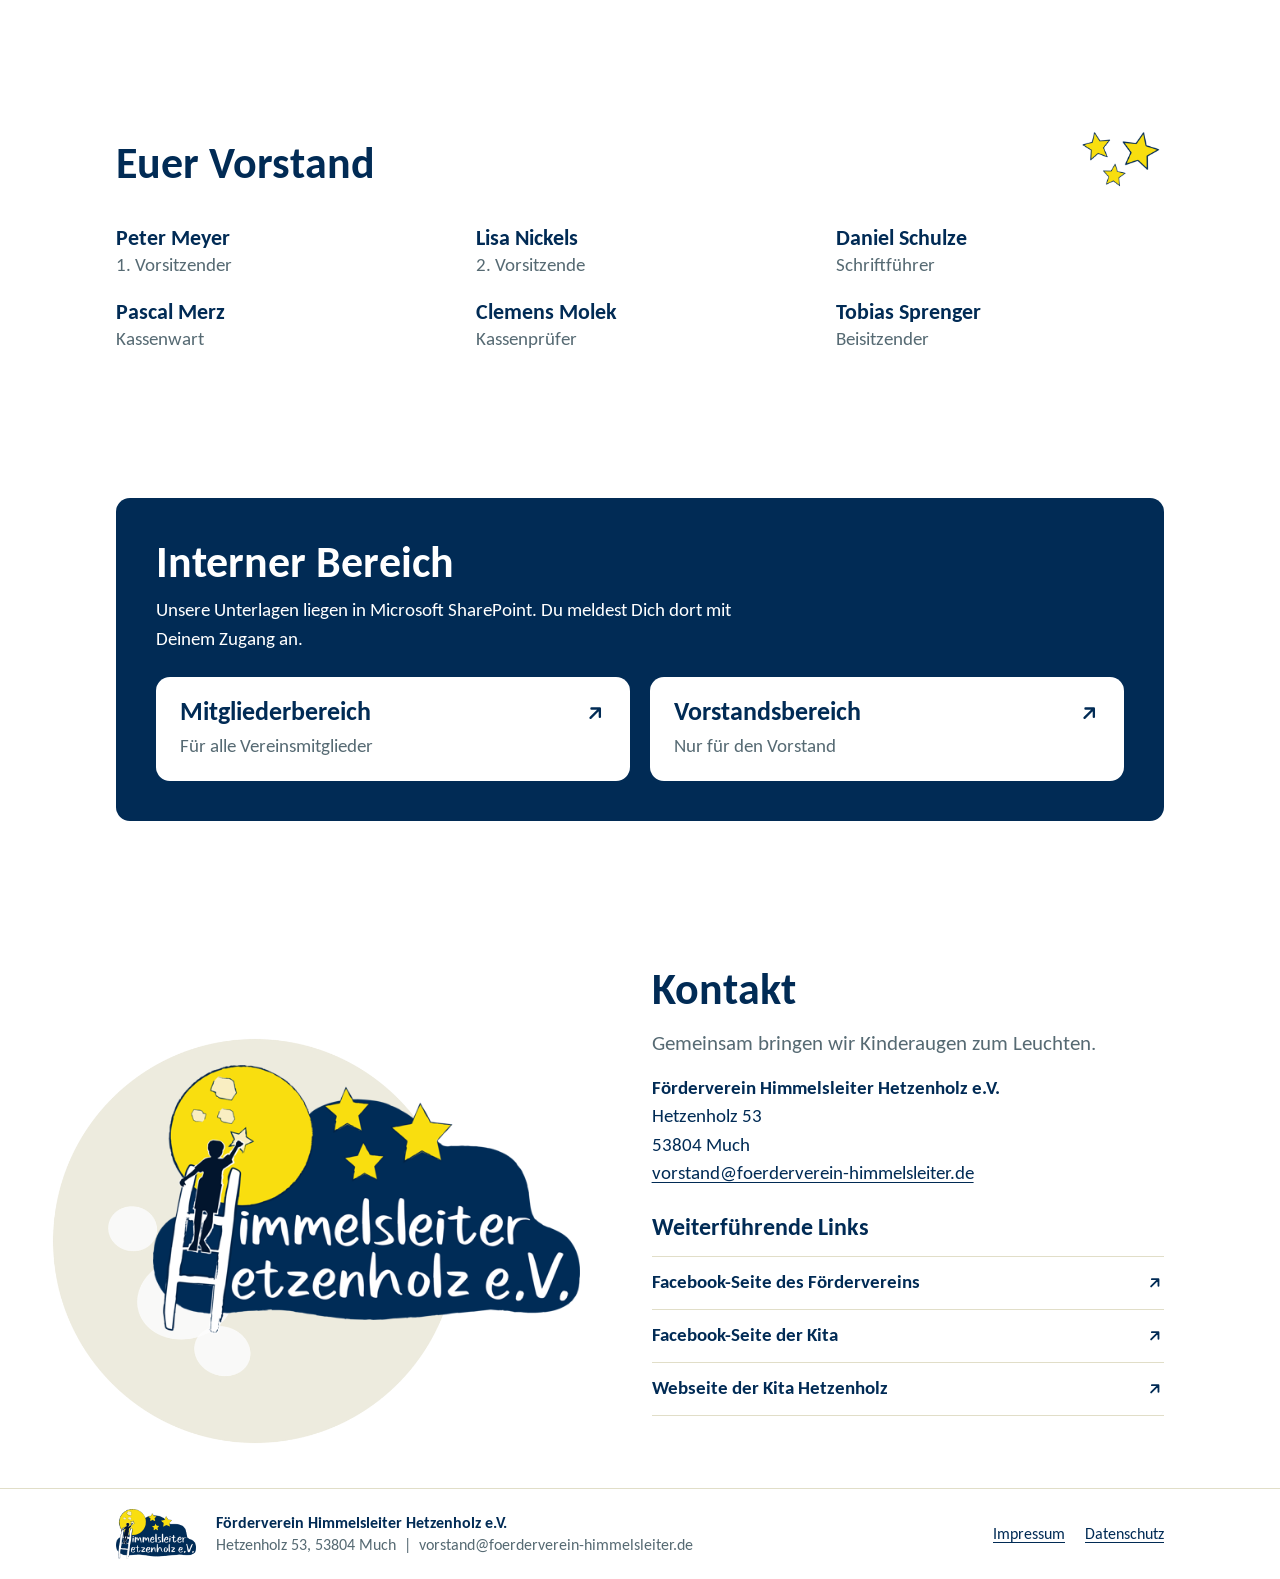
==== commit 48c4bf35: "Neuigkeiten aus SharePoint aktualisiert" ====
--- a/index.html
+++ b/index.html
@@ -67,16 +67,18 @@
     <div class="termine-liste">
       <!-- AUTO:NEUIGKEITEN START -->
       <article class="aktuell">
-        <a class="plakat" href="img/auto/8-4b34bc32c7.jpg" target="_blank" rel="noopener"><img src="img/auto/8-4b34bc32c7-klein.jpg" alt="Plakat: Weihnachtsmarkt Much 2026" width="640" height="905"></a>
+        <a class="plakat" href="img/auto/8-8e041a1eda.jpg" target="_blank" rel="noopener"><img src="img/auto/8-8e041a1eda-klein.jpg" alt="Plakat: Weihnachtsmarkt Much 2026" width="640" height="905"></a>
         <div class="aktuell-text">
-          <p class="art">Helfer gesucht</p>
+          <p class="art">Ankündigung</p>
           <h3>Weihnachtsmarkt Much 2026</h3>
           <div class="termine">
             <div class="termin"><b>Sa, 28. November 2026</b>12 bis 21 Uhr</div>
             <div class="termin"><b>So, 29. November 2026</b>11 bis 19 Uhr</div>
+            <div class="termin"><b>Stand 42</b>Kirchplatz, vor der Musikschule</div>
           </div>
-          <p>Wir verkaufen Waffeln und selbstgemachte Plätzchen. Der Erlös fließt in Anschaffungen und Aktivitäten für die Kinder unserer Kita.</p>
-          <p>Der Stand steht nur, wenn alle Schichten besetzt sind. Trag Dich bis spätestens 20. November in die ausgehängten Schichtpläne ein. Außerdem freuen wir uns über gespendeten Waffelteig und Plätzchen.</p>
+          <p>Frische Waffeln, selbstgebackene Plätzchen und ein warmer Platz zum Plaudern: Am ersten Adventswochenende findet Ihr uns auf dem Mucher Weihnachtsmarkt an Stand 42 – direkt vor der Musikschule Much und dem Bistro Descanso (Kirchplatz 3).</p>
+          <p>Jeder Euro, den Ihr bei uns lasst, kommt den Kindern der Kita Hetzenholz zugute. Kommt vorbei, sagt Hallo und nehmt eine Tüte Plätzchen für die Adventszeit mit!</p>
+          <p>Ihr möchtet noch eine Schicht übernehmen oder Waffelteig und Plätzchen spenden? Sprecht uns gern an.</p>
         </div>
       </article>
       <!-- AUTO:NEUIGKEITEN ENDE -->
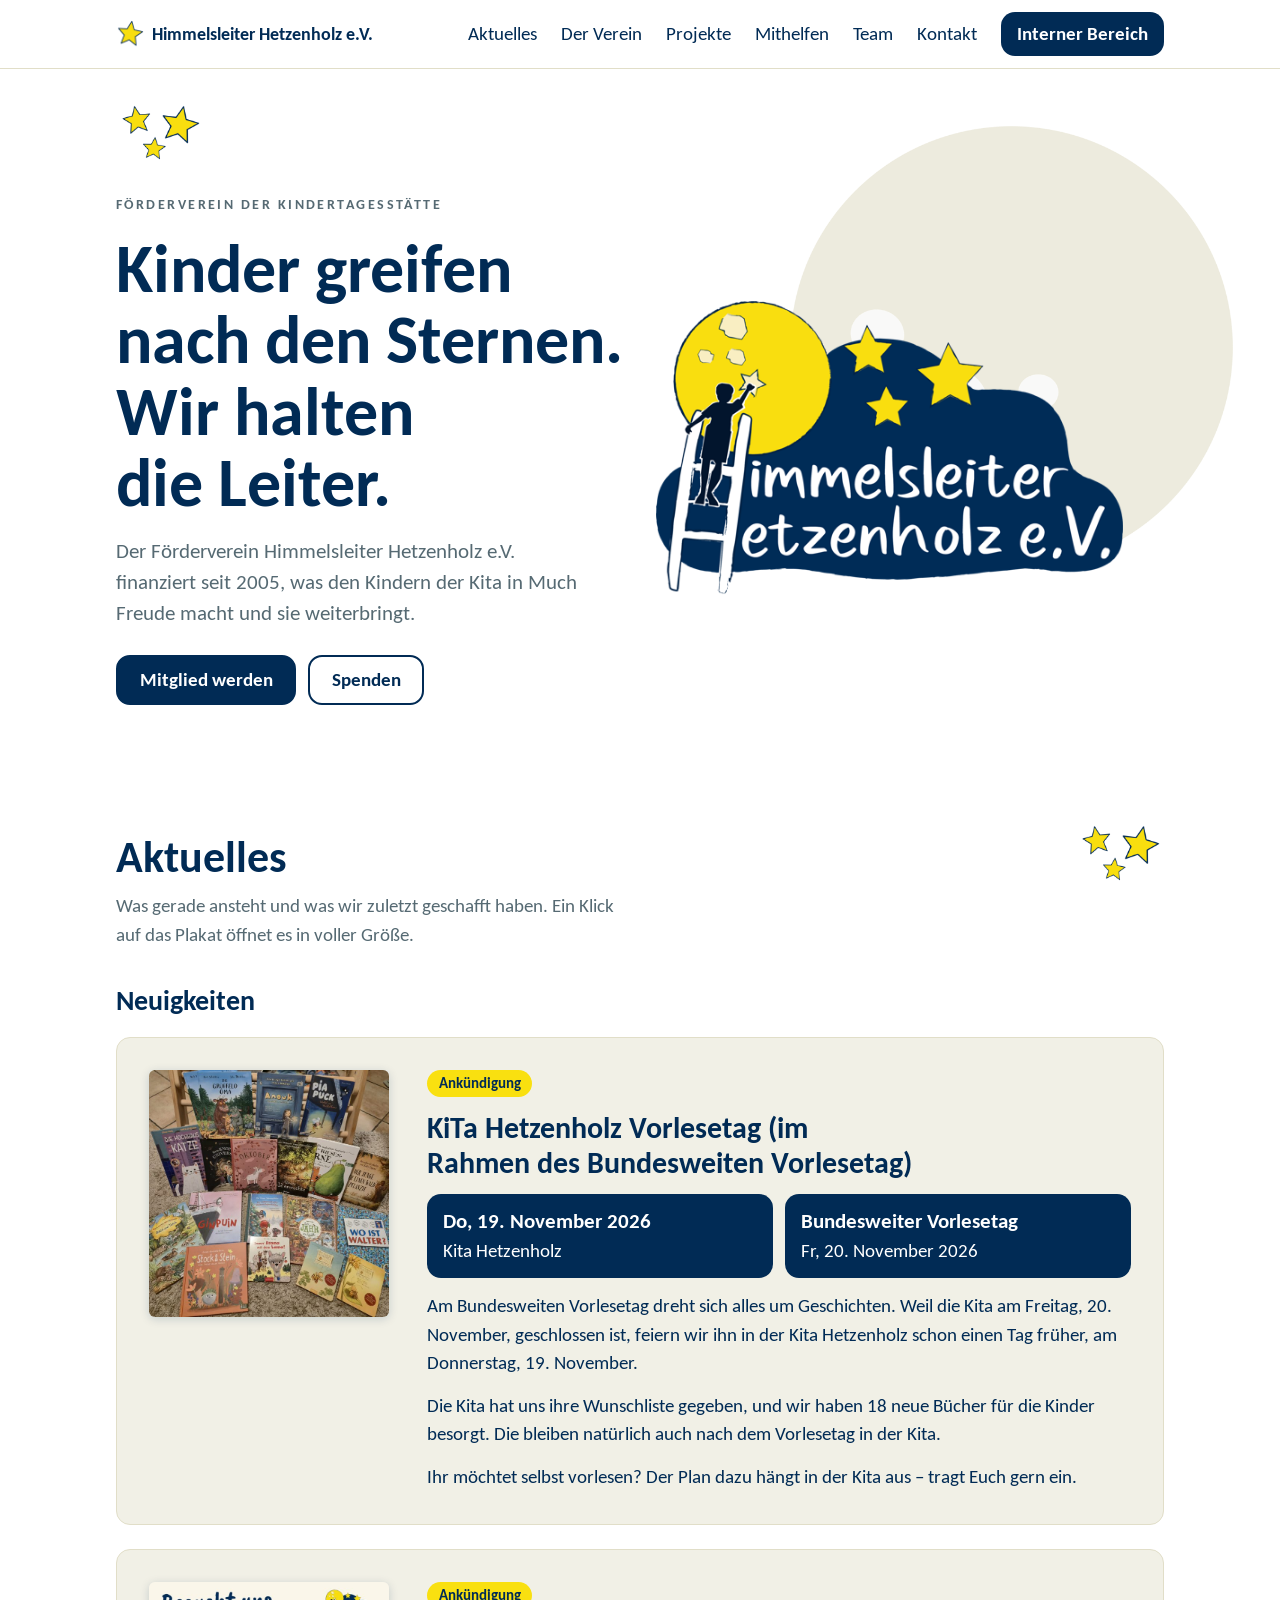
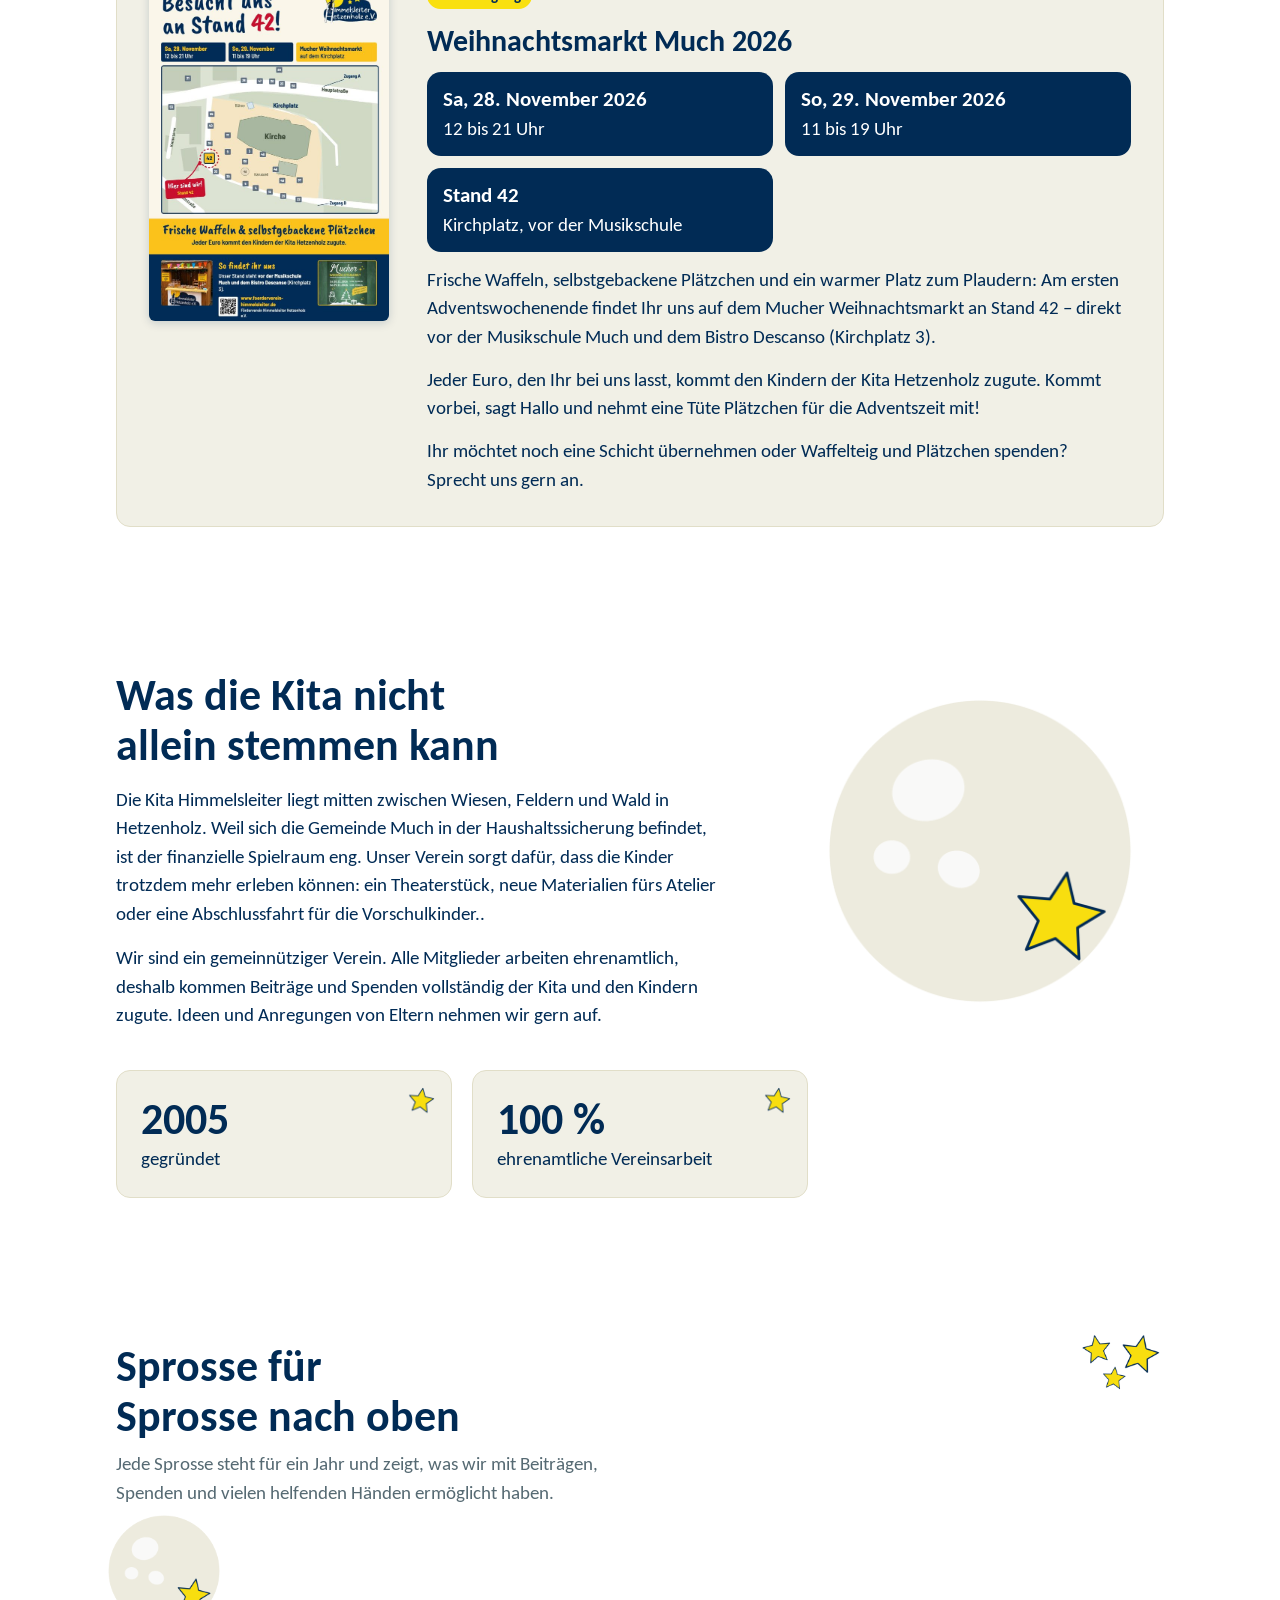
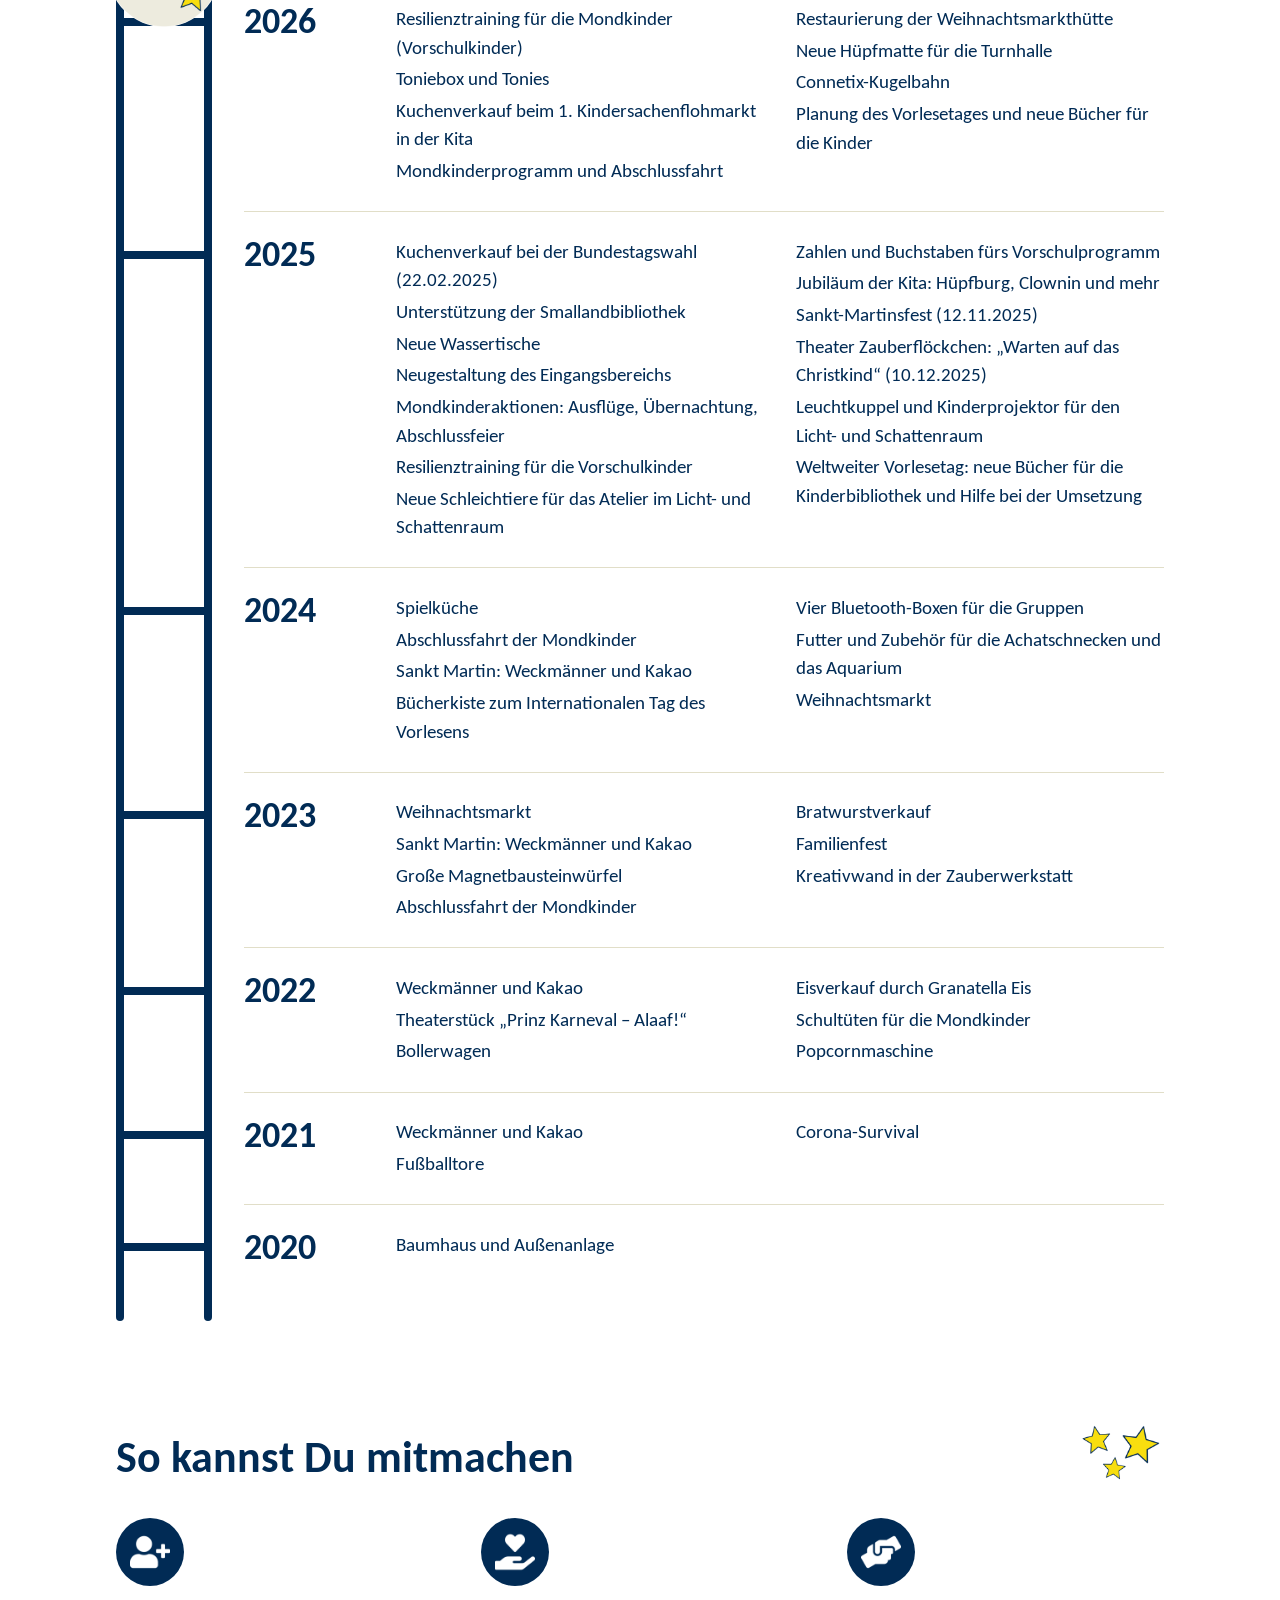
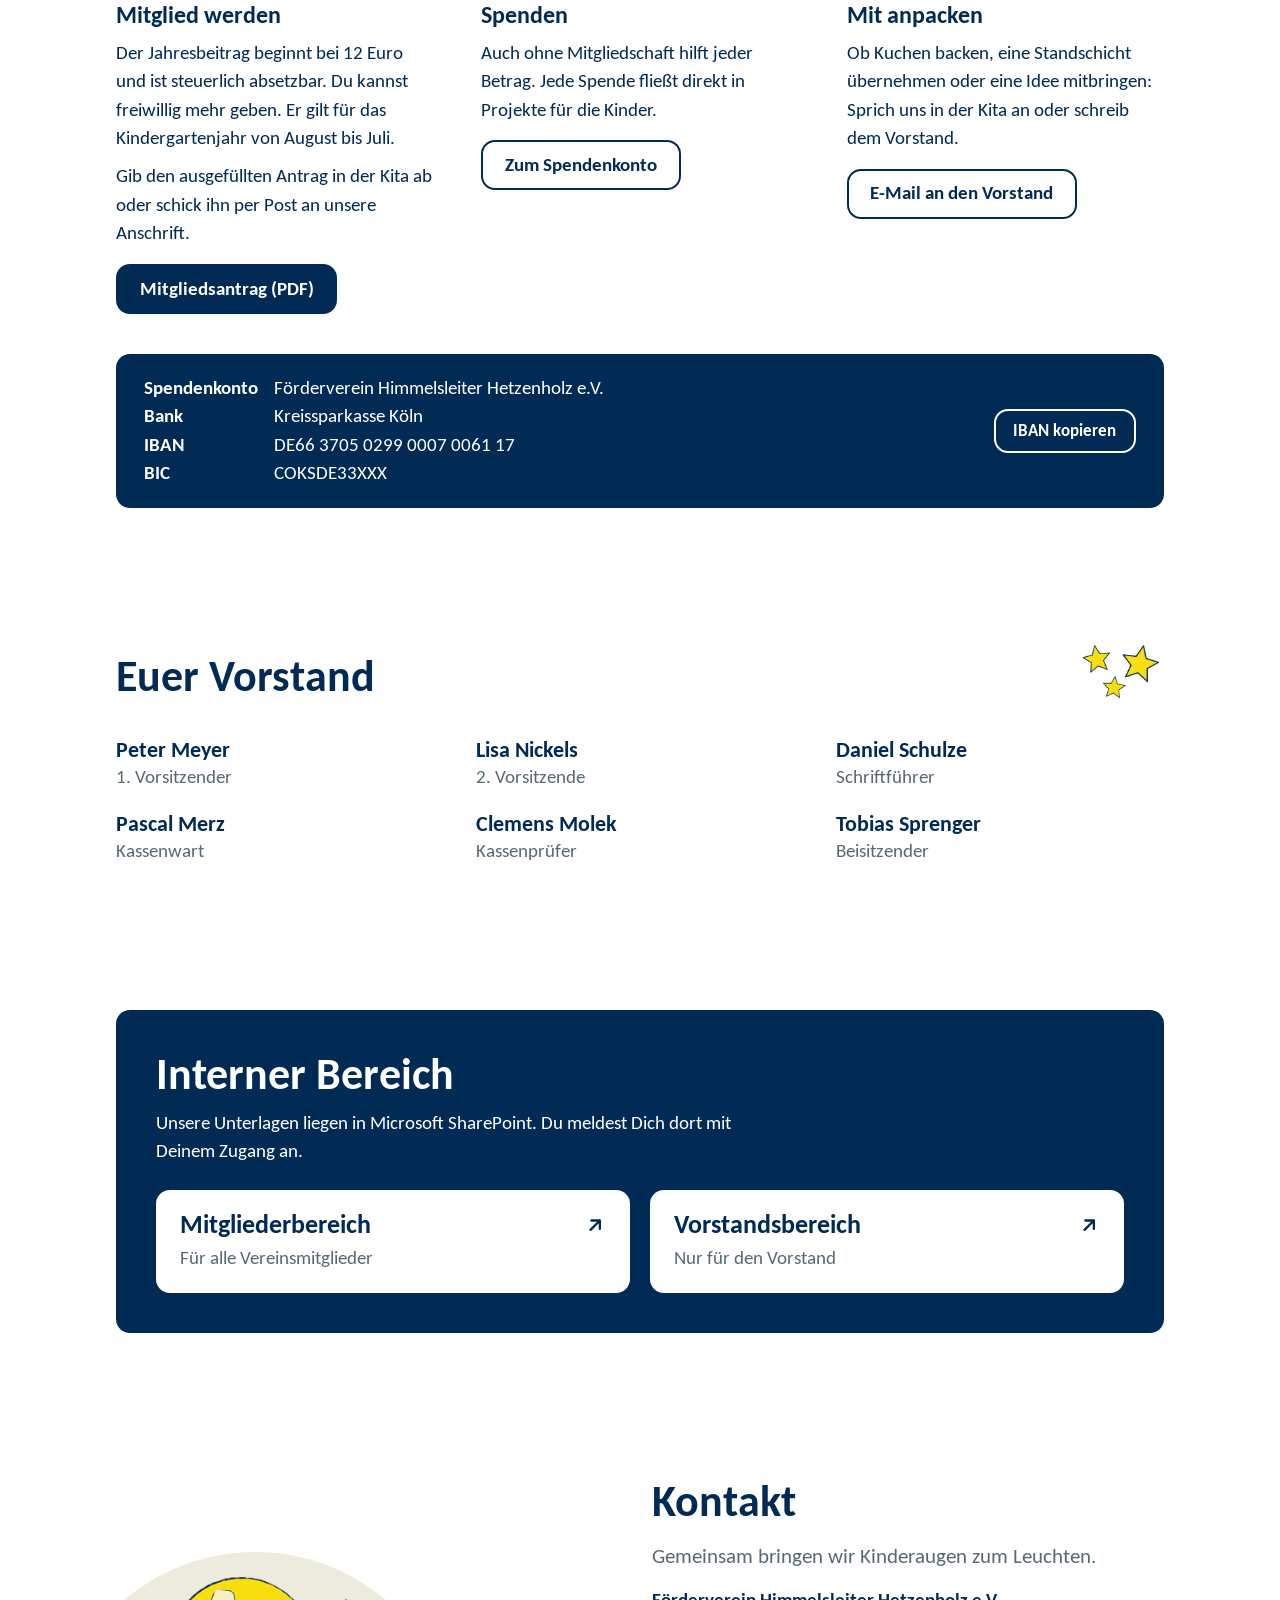
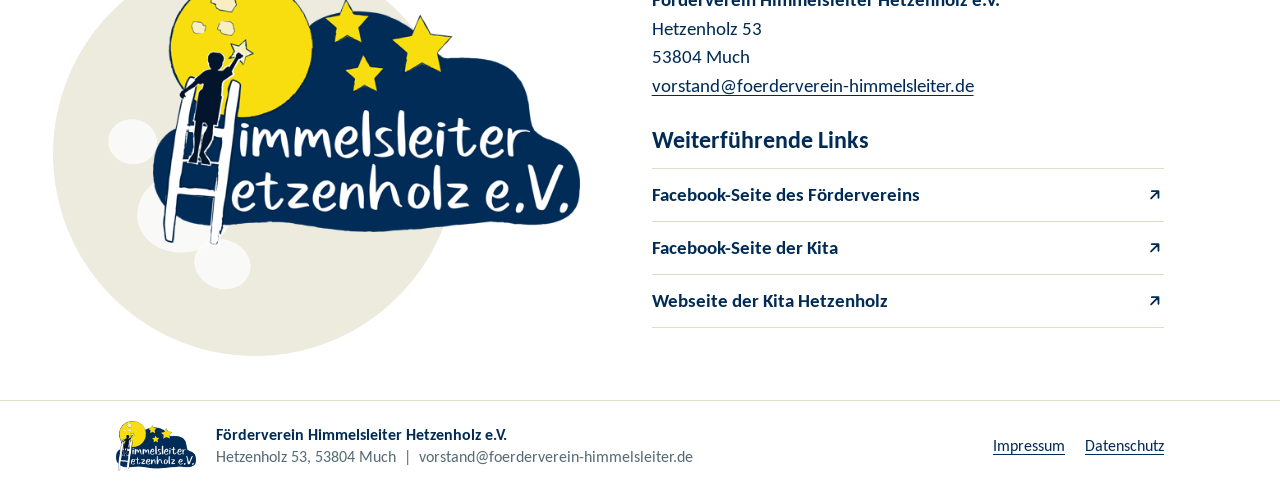
==== commit aa5e6bfc: "Neuigkeiten aus SharePoint aktualisiert" ====
--- a/index.html
+++ b/index.html
@@ -66,6 +66,20 @@
     <h3 class="unterkopf">Neuigkeiten</h3>
     <div class="termine-liste">
       <!-- AUTO:NEUIGKEITEN START -->
+      <article class="aktuell">
+        <a class="plakat" href="img/auto/9-dabf404e86.jpg" target="_blank" rel="noopener"><img src="img/auto/9-dabf404e86-klein.jpg" alt="Plakat: KiTa Hetzenholz Vorlesetag (im Rahmen des Bundesweiten Vorlesetag)" width="640" height="659"></a>
+        <div class="aktuell-text">
+          <p class="art">Ankündigung</p>
+          <h3>KiTa Hetzenholz Vorlesetag (im Rahmen des Bundesweiten Vorlesetag)</h3>
+          <div class="termine">
+            <div class="termin"><b>Do, 19. November 2026</b>Kita Hetzenholz</div>
+            <div class="termin"><b>Bundesweiter Vorlesetag</b>Fr, 20. November 2026</div>
+          </div>
+          <p>Am Bundesweiten Vorlesetag dreht sich alles um Geschichten. Weil die Kita am Freitag, 20. November, geschlossen ist, feiern wir ihn in der Kita Hetzenholz schon einen Tag früher, am Donnerstag, 19. November.</p>
+          <p>Die Kita hat uns ihre Wunschliste gegeben, und wir haben 18 neue Bücher für die Kinder besorgt. Die bleiben natürlich auch nach dem Vorlesetag in der Kita.</p>
+          <p>Ihr möchtet selbst vorlesen? Der Plan dazu hängt in der Kita aus – tragt Euch gern ein.</p>
+        </div>
+      </article>
       <article class="aktuell">
         <a class="plakat" href="img/auto/8-8e041a1eda.jpg" target="_blank" rel="noopener"><img src="img/auto/8-8e041a1eda-klein.jpg" alt="Plakat: Weihnachtsmarkt Much 2026" width="640" height="905"></a>
         <div class="aktuell-text">
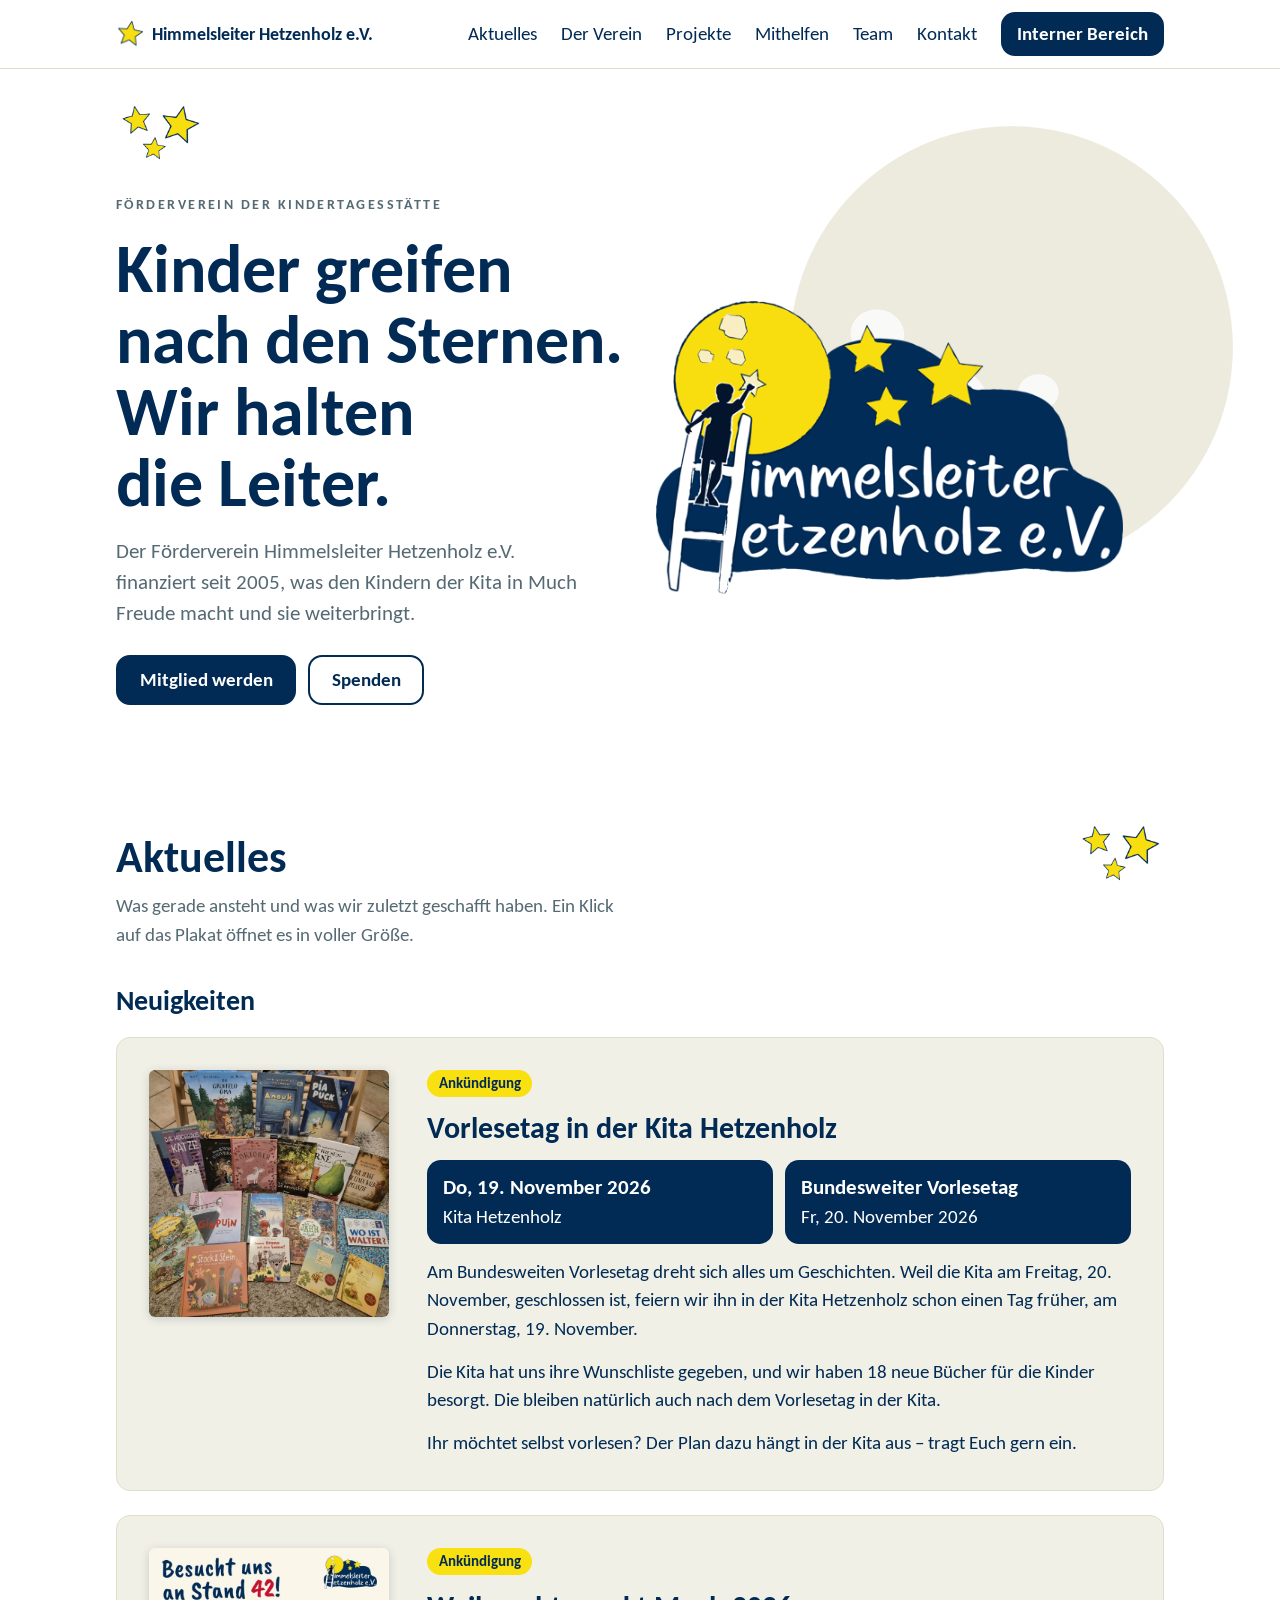
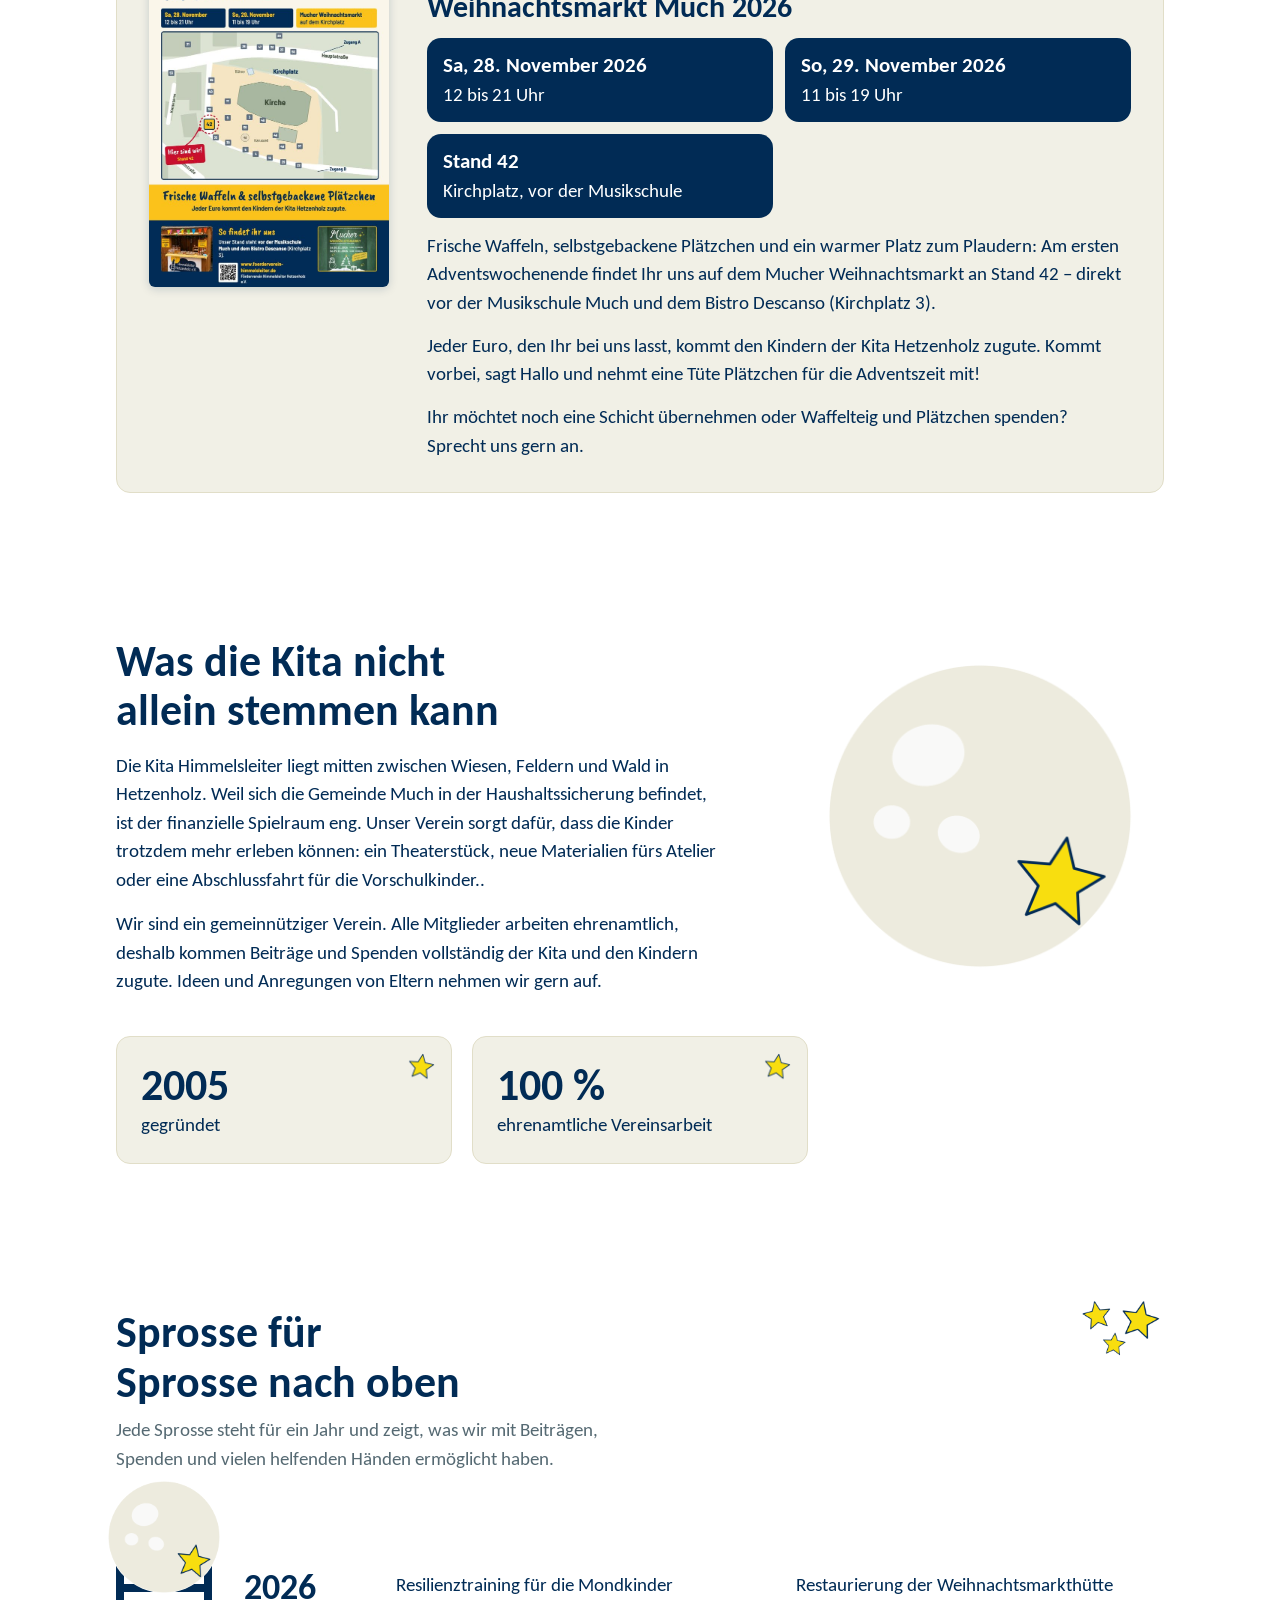
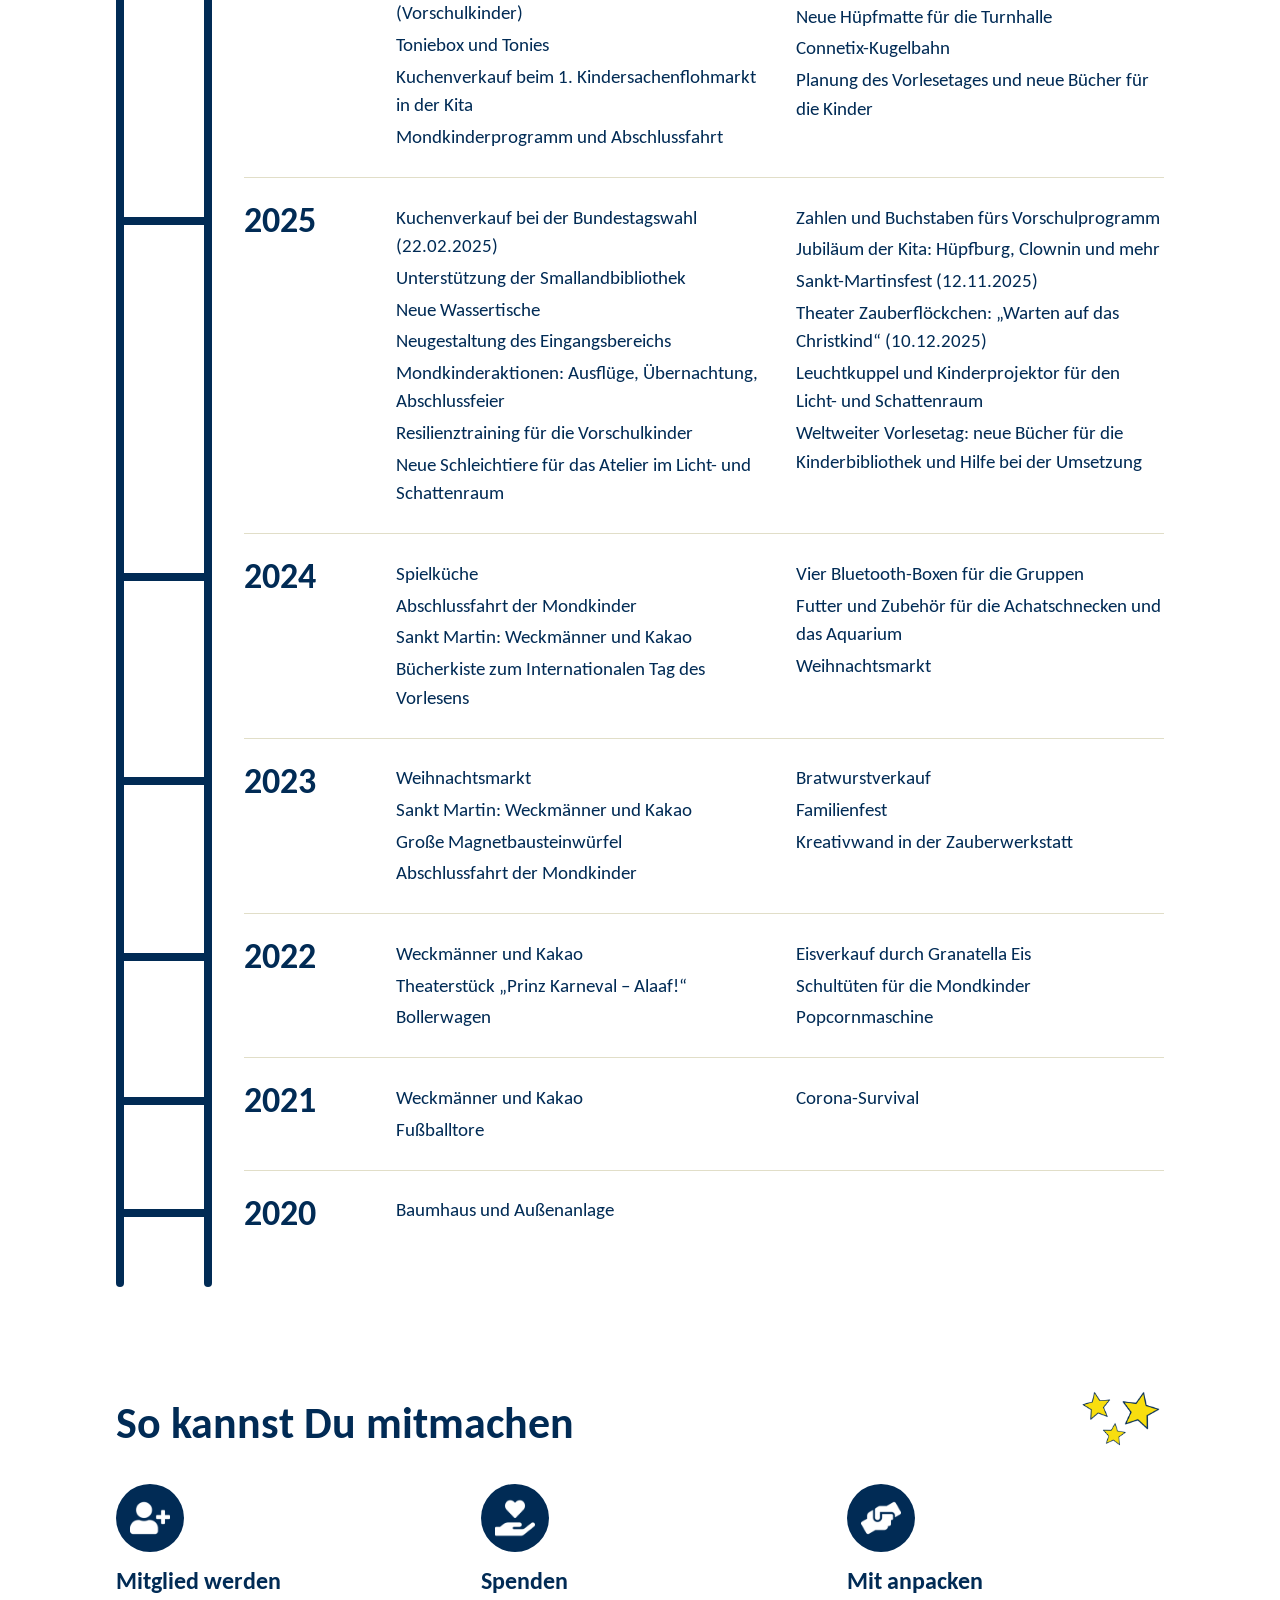
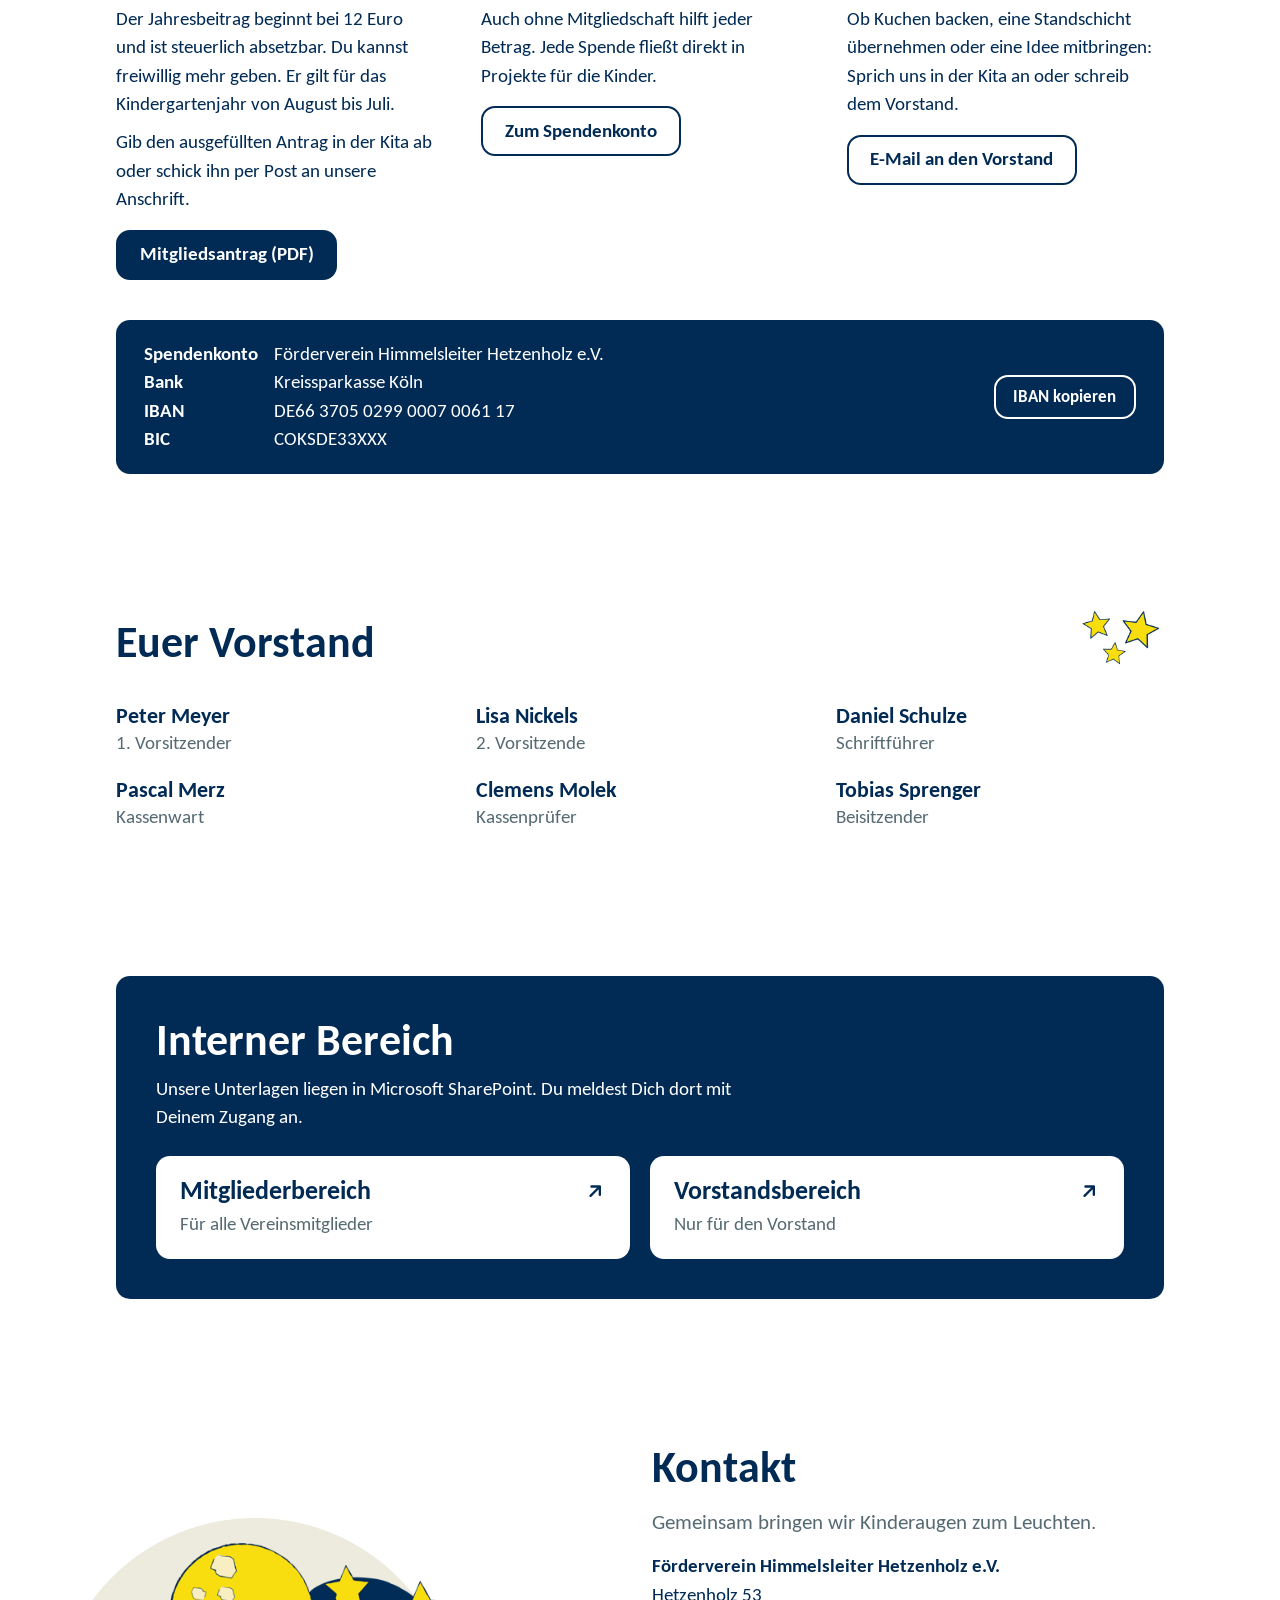
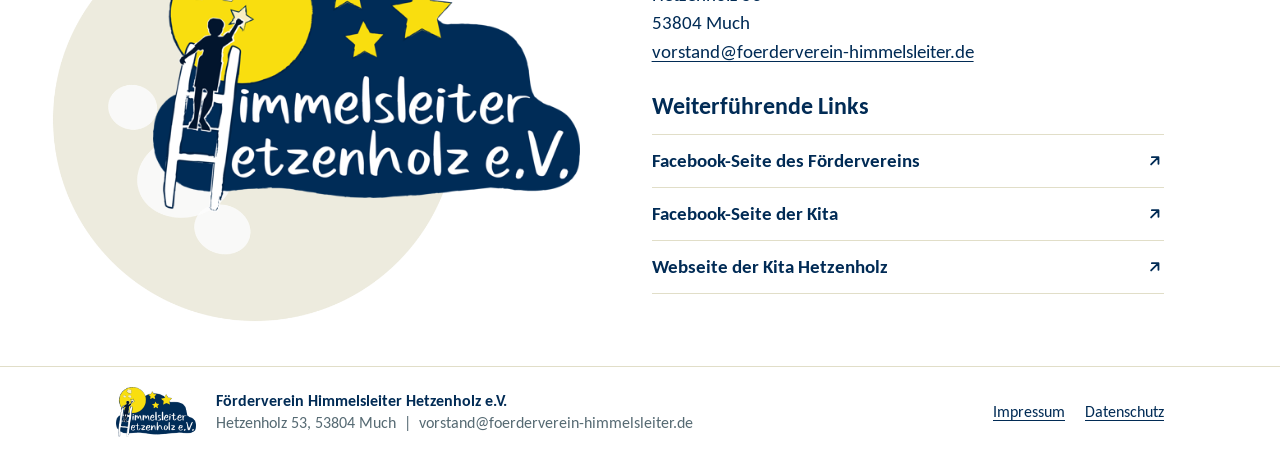
==== commit c64c55be: "Neuigkeiten aus SharePoint aktualisiert" ====
--- a/index.html
+++ b/index.html
@@ -67,10 +67,10 @@
     <div class="termine-liste">
       <!-- AUTO:NEUIGKEITEN START -->
       <article class="aktuell">
-        <a class="plakat" href="img/auto/9-dabf404e86.jpg" target="_blank" rel="noopener"><img src="img/auto/9-dabf404e86-klein.jpg" alt="Plakat: KiTa Hetzenholz Vorlesetag (im Rahmen des Bundesweiten Vorlesetag)" width="640" height="659"></a>
+        <a class="plakat" href="img/auto/9-dabf404e86.jpg" target="_blank" rel="noopener"><img src="img/auto/9-dabf404e86-klein.jpg" alt="Plakat: Vorlesetag in der Kita Hetzenholz" width="640" height="659"></a>
         <div class="aktuell-text">
           <p class="art">Ankündigung</p>
-          <h3>KiTa Hetzenholz Vorlesetag (im Rahmen des Bundesweiten Vorlesetag)</h3>
+          <h3>Vorlesetag in der Kita Hetzenholz</h3>
           <div class="termine">
             <div class="termin"><b>Do, 19. November 2026</b>Kita Hetzenholz</div>
             <div class="termin"><b>Bundesweiter Vorlesetag</b>Fr, 20. November 2026</div>
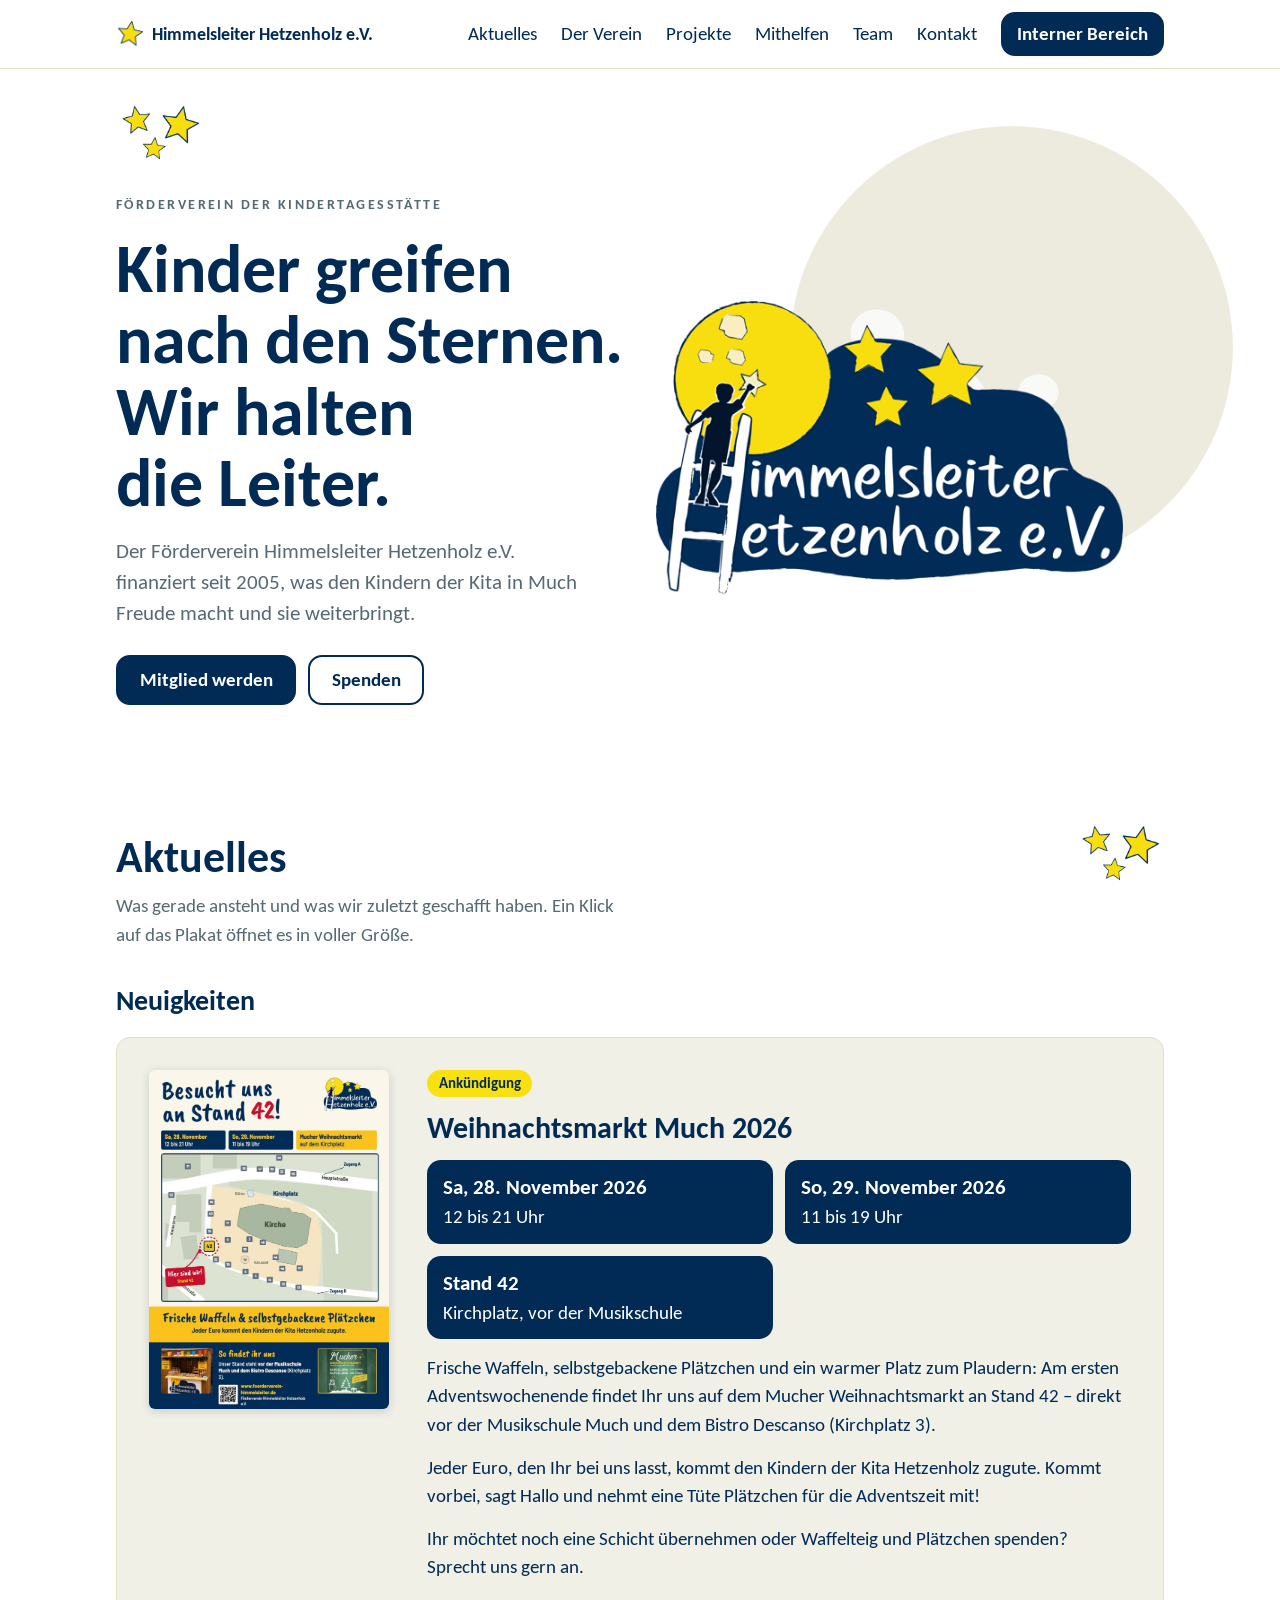
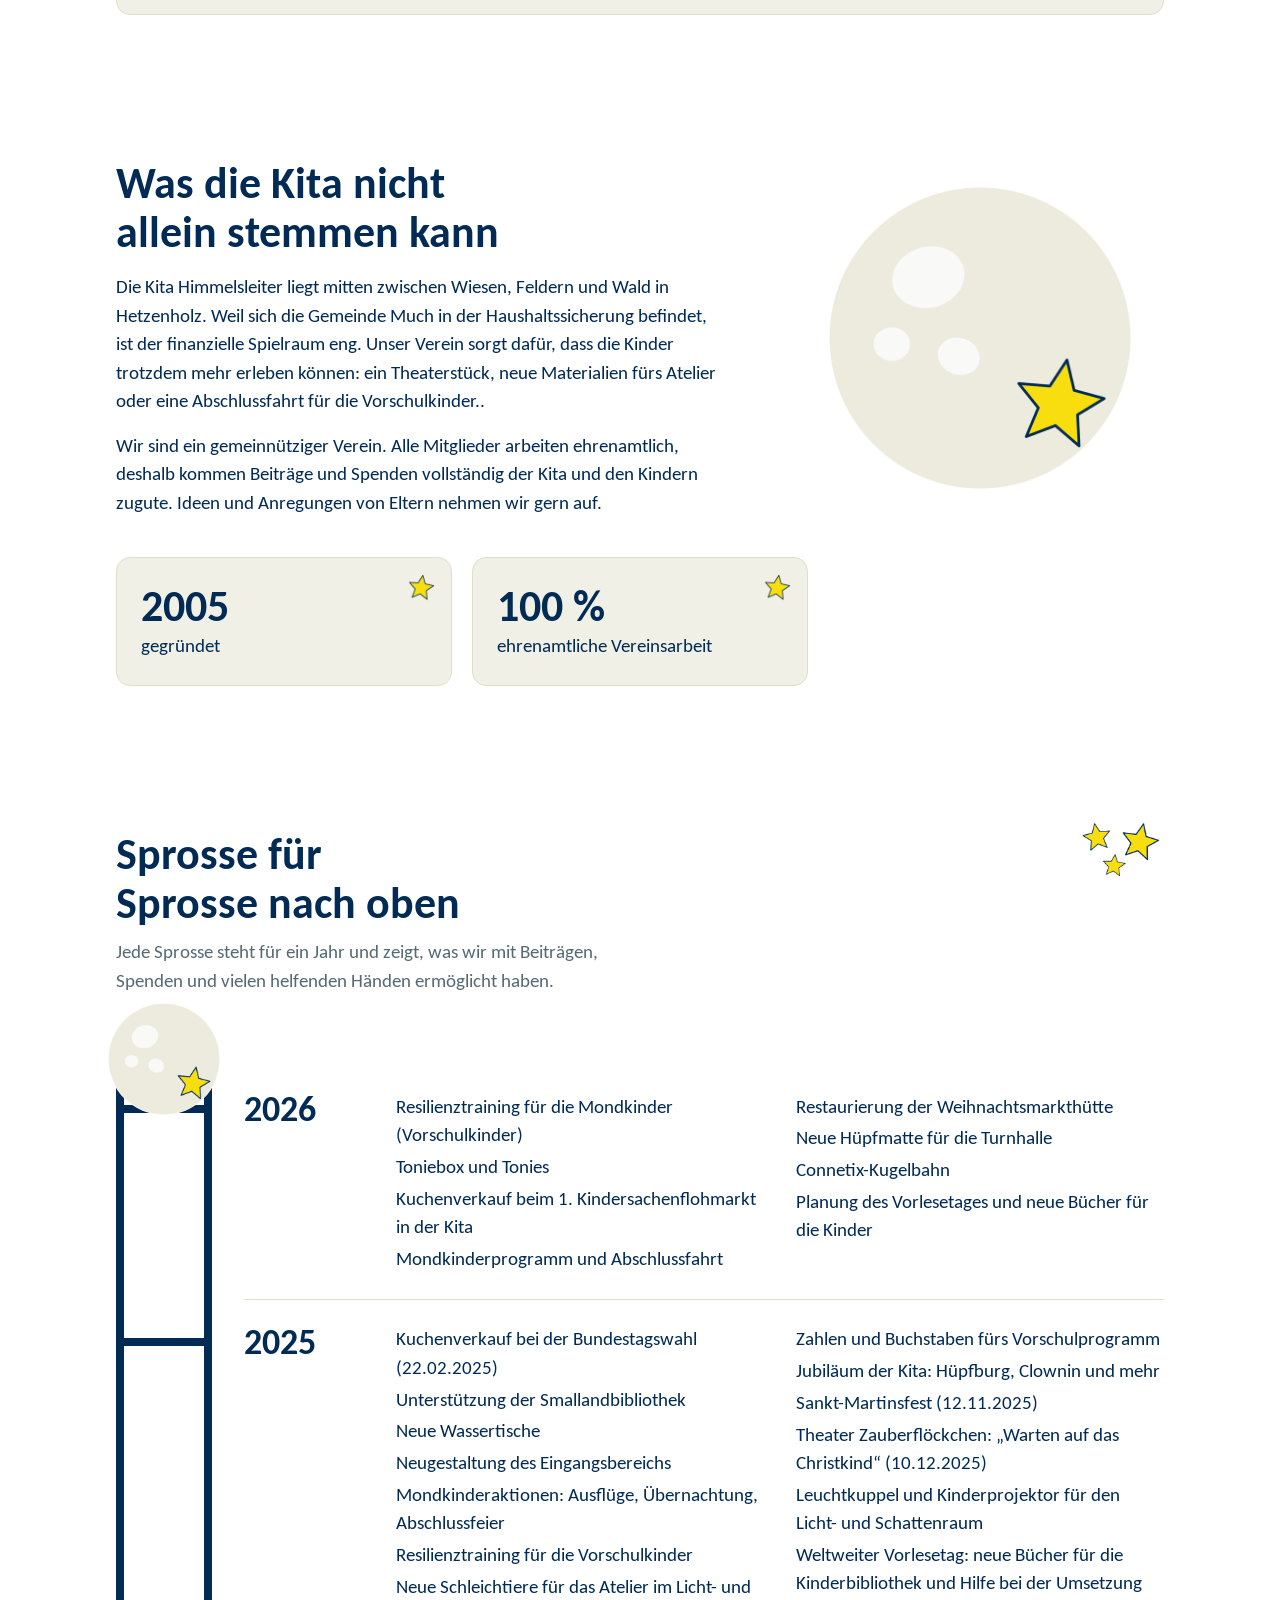
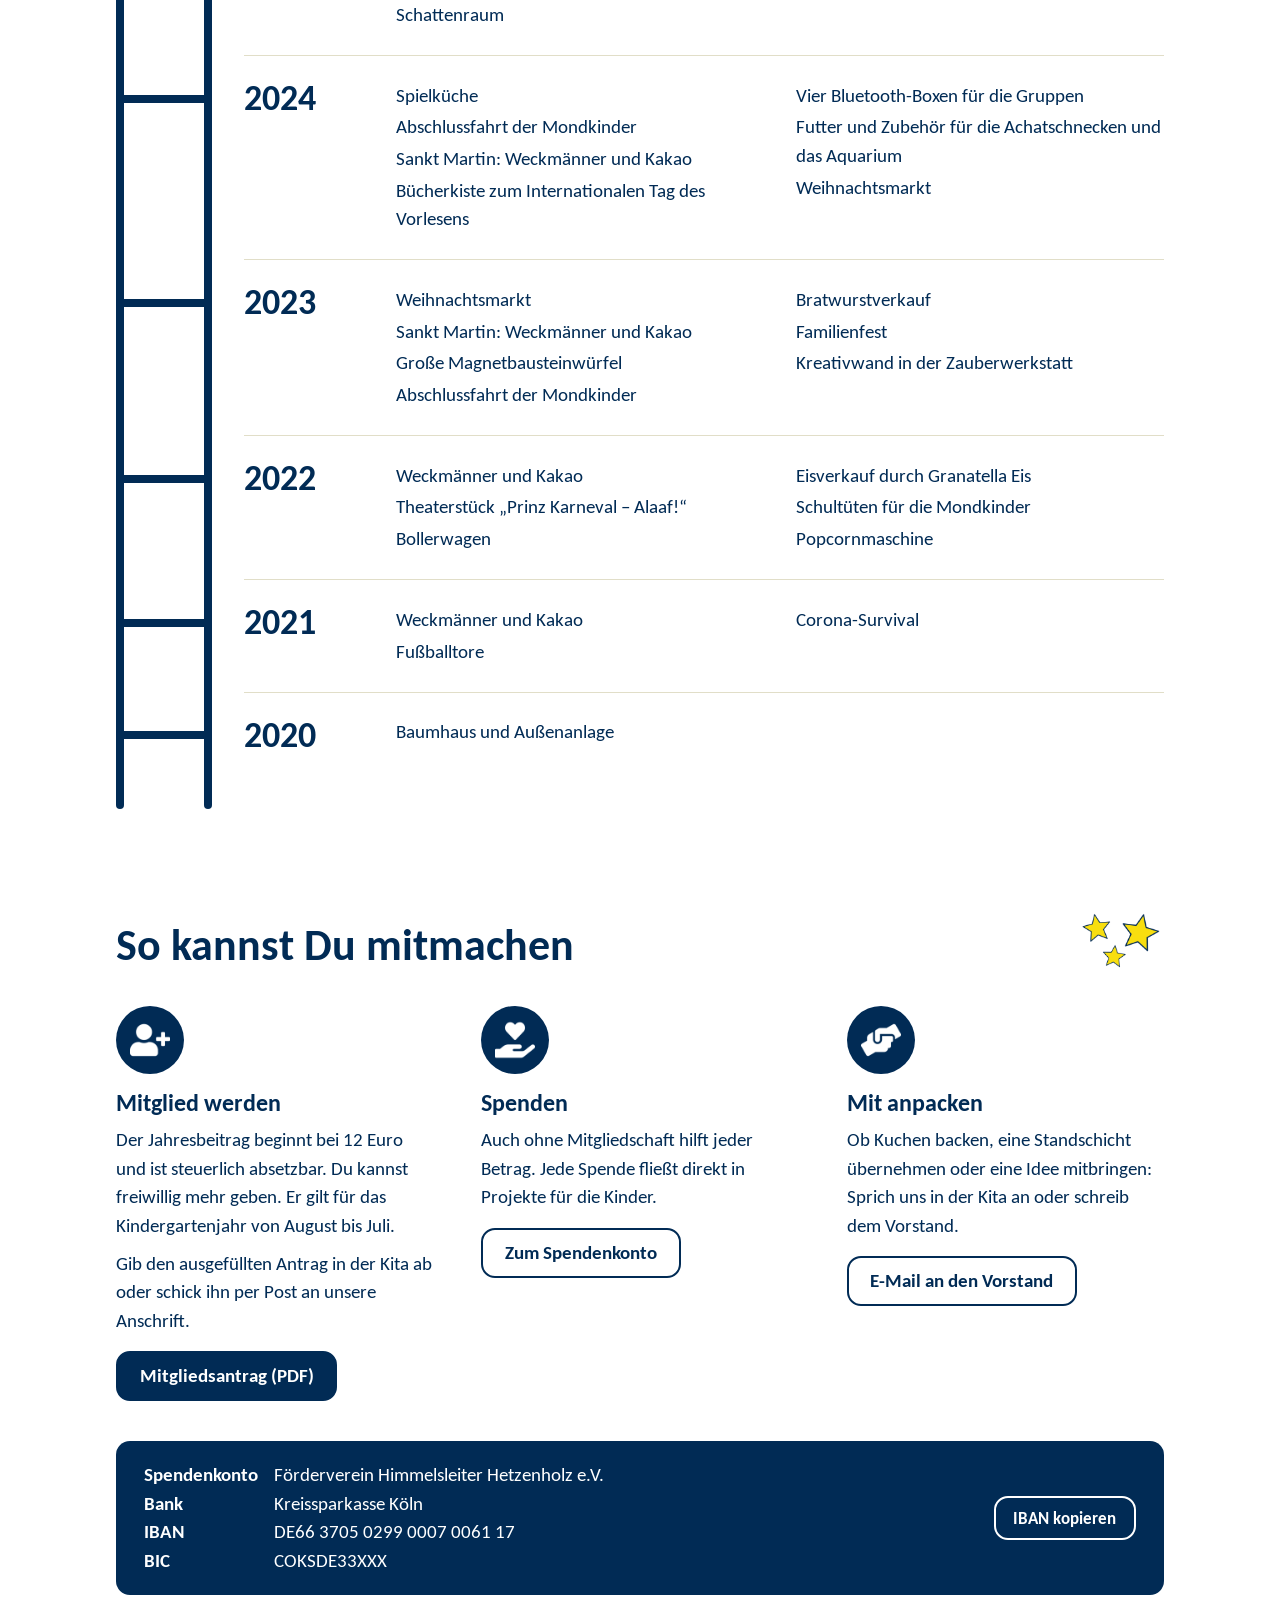
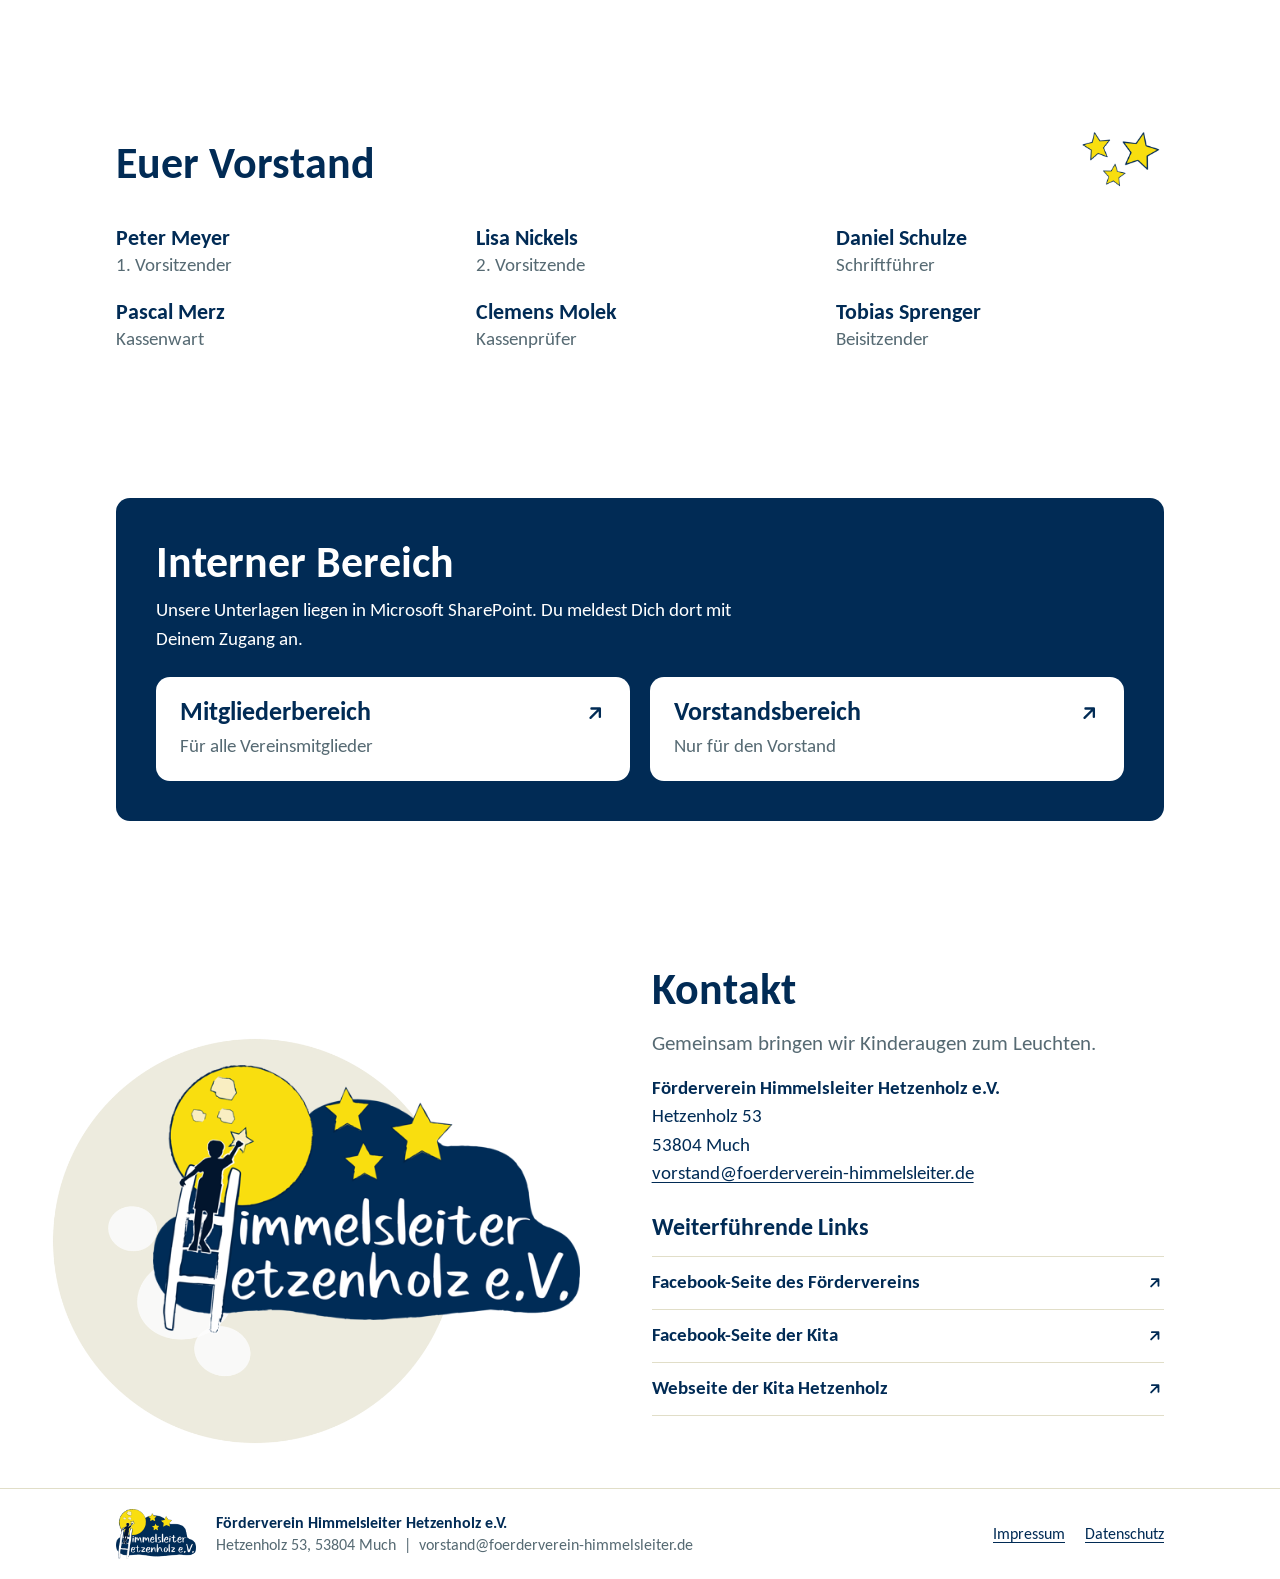
==== commit 2952823e: "Neuigkeiten aus SharePoint aktualisiert" ====
--- a/index.html
+++ b/index.html
@@ -66,20 +66,6 @@
     <h3 class="unterkopf">Neuigkeiten</h3>
     <div class="termine-liste">
       <!-- AUTO:NEUIGKEITEN START -->
-      <article class="aktuell">
-        <a class="plakat" href="img/auto/9-dabf404e86.jpg" target="_blank" rel="noopener"><img src="img/auto/9-dabf404e86-klein.jpg" alt="Plakat: Vorlesetag in der Kita Hetzenholz" width="640" height="659"></a>
-        <div class="aktuell-text">
-          <p class="art">Ankündigung</p>
-          <h3>Vorlesetag in der Kita Hetzenholz</h3>
-          <div class="termine">
-            <div class="termin"><b>Do, 19. November 2026</b>Kita Hetzenholz</div>
-            <div class="termin"><b>Bundesweiter Vorlesetag</b>Fr, 20. November 2026</div>
-          </div>
-          <p>Am Bundesweiten Vorlesetag dreht sich alles um Geschichten. Weil die Kita am Freitag, 20. November, geschlossen ist, feiern wir ihn in der Kita Hetzenholz schon einen Tag früher, am Donnerstag, 19. November.</p>
-          <p>Die Kita hat uns ihre Wunschliste gegeben, und wir haben 18 neue Bücher für die Kinder besorgt. Die bleiben natürlich auch nach dem Vorlesetag in der Kita.</p>
-          <p>Ihr möchtet selbst vorlesen? Der Plan dazu hängt in der Kita aus – tragt Euch gern ein.</p>
-        </div>
-      </article>
       <article class="aktuell">
         <a class="plakat" href="img/auto/8-8e041a1eda.jpg" target="_blank" rel="noopener"><img src="img/auto/8-8e041a1eda-klein.jpg" alt="Plakat: Weihnachtsmarkt Much 2026" width="640" height="905"></a>
         <div class="aktuell-text">
